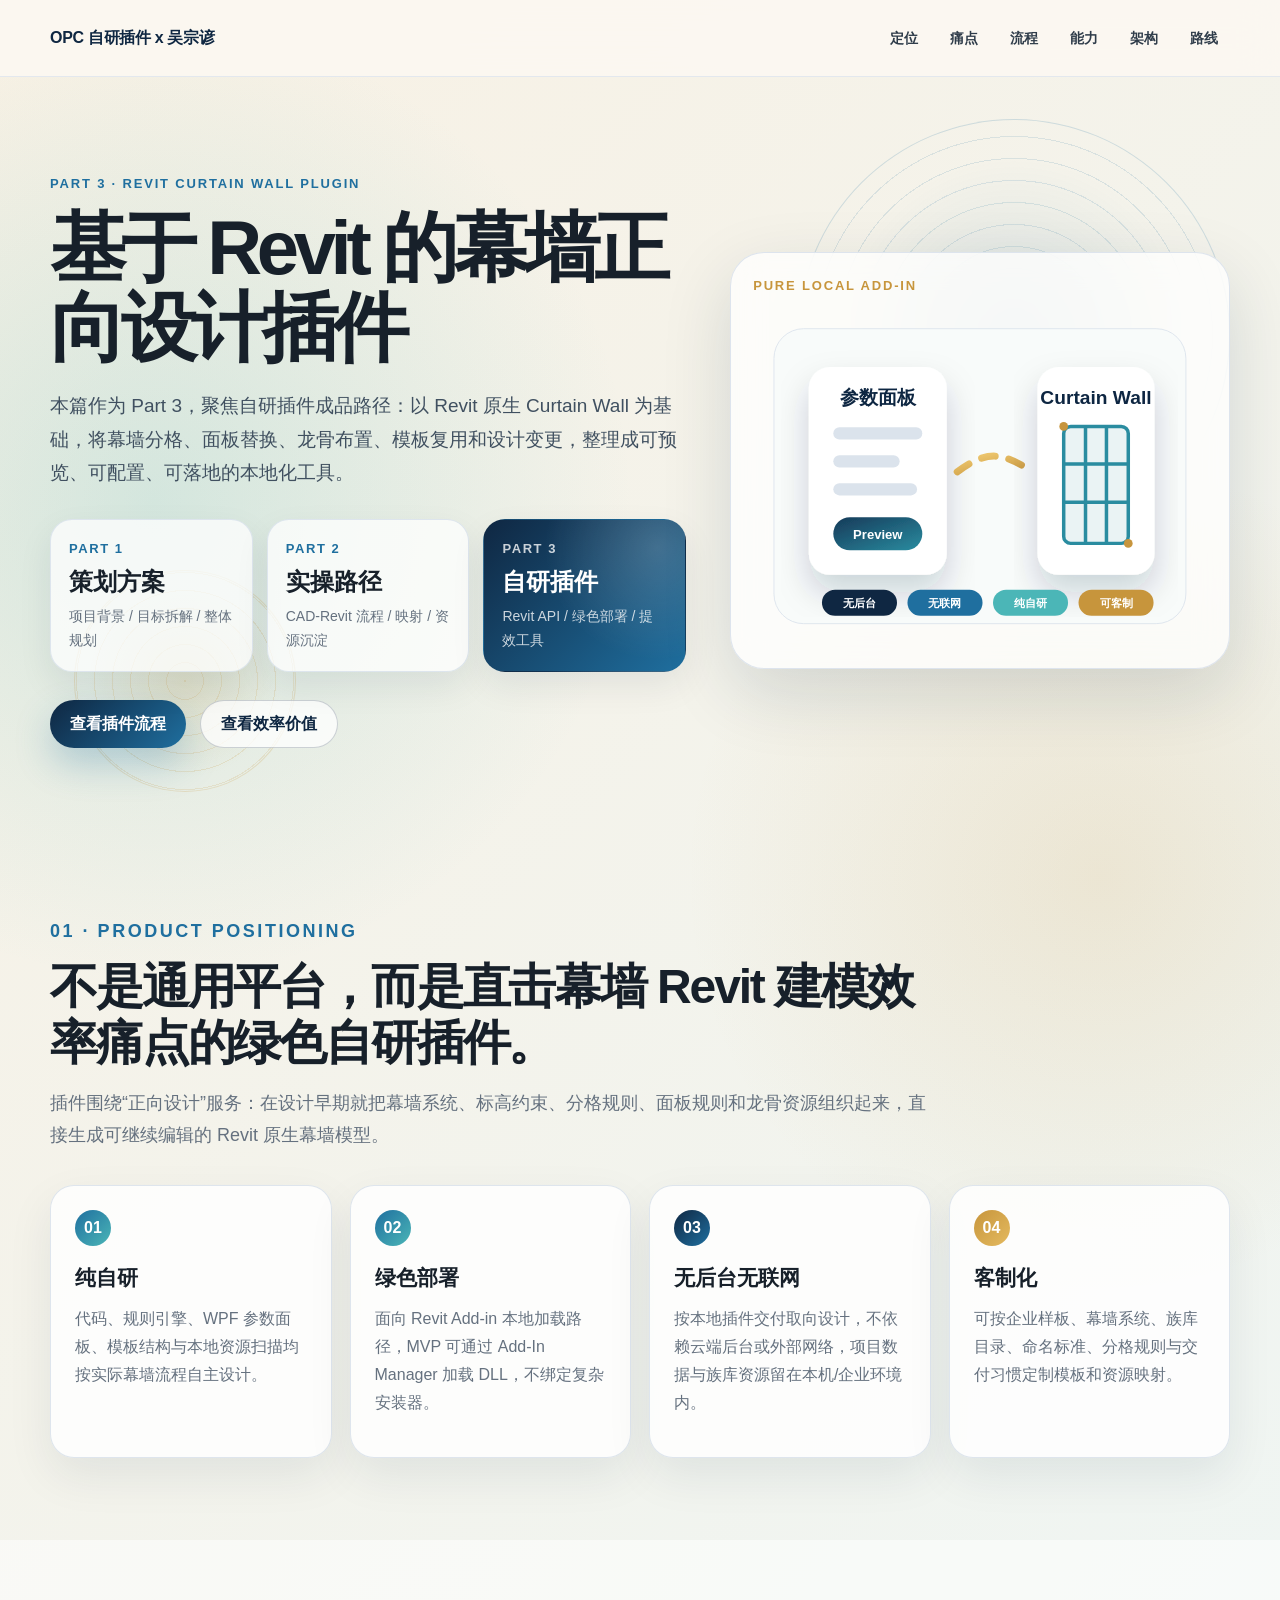
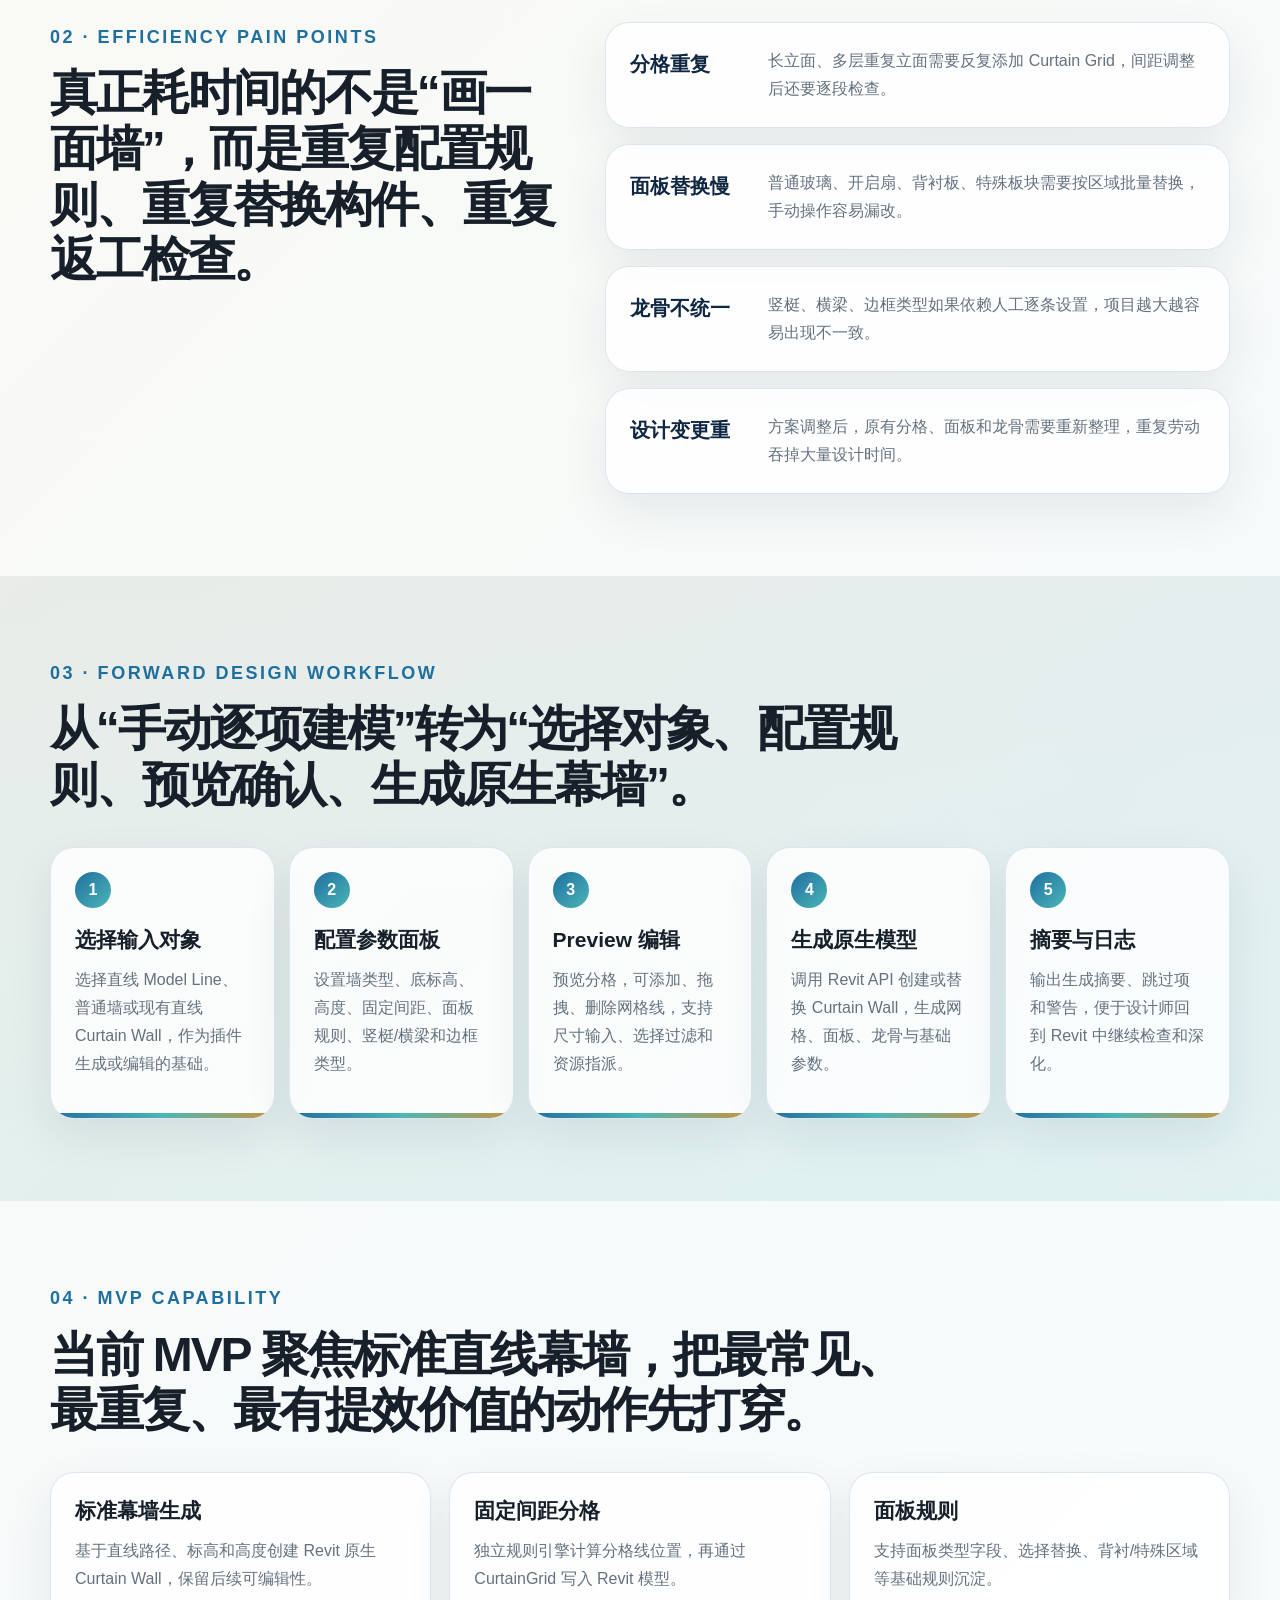
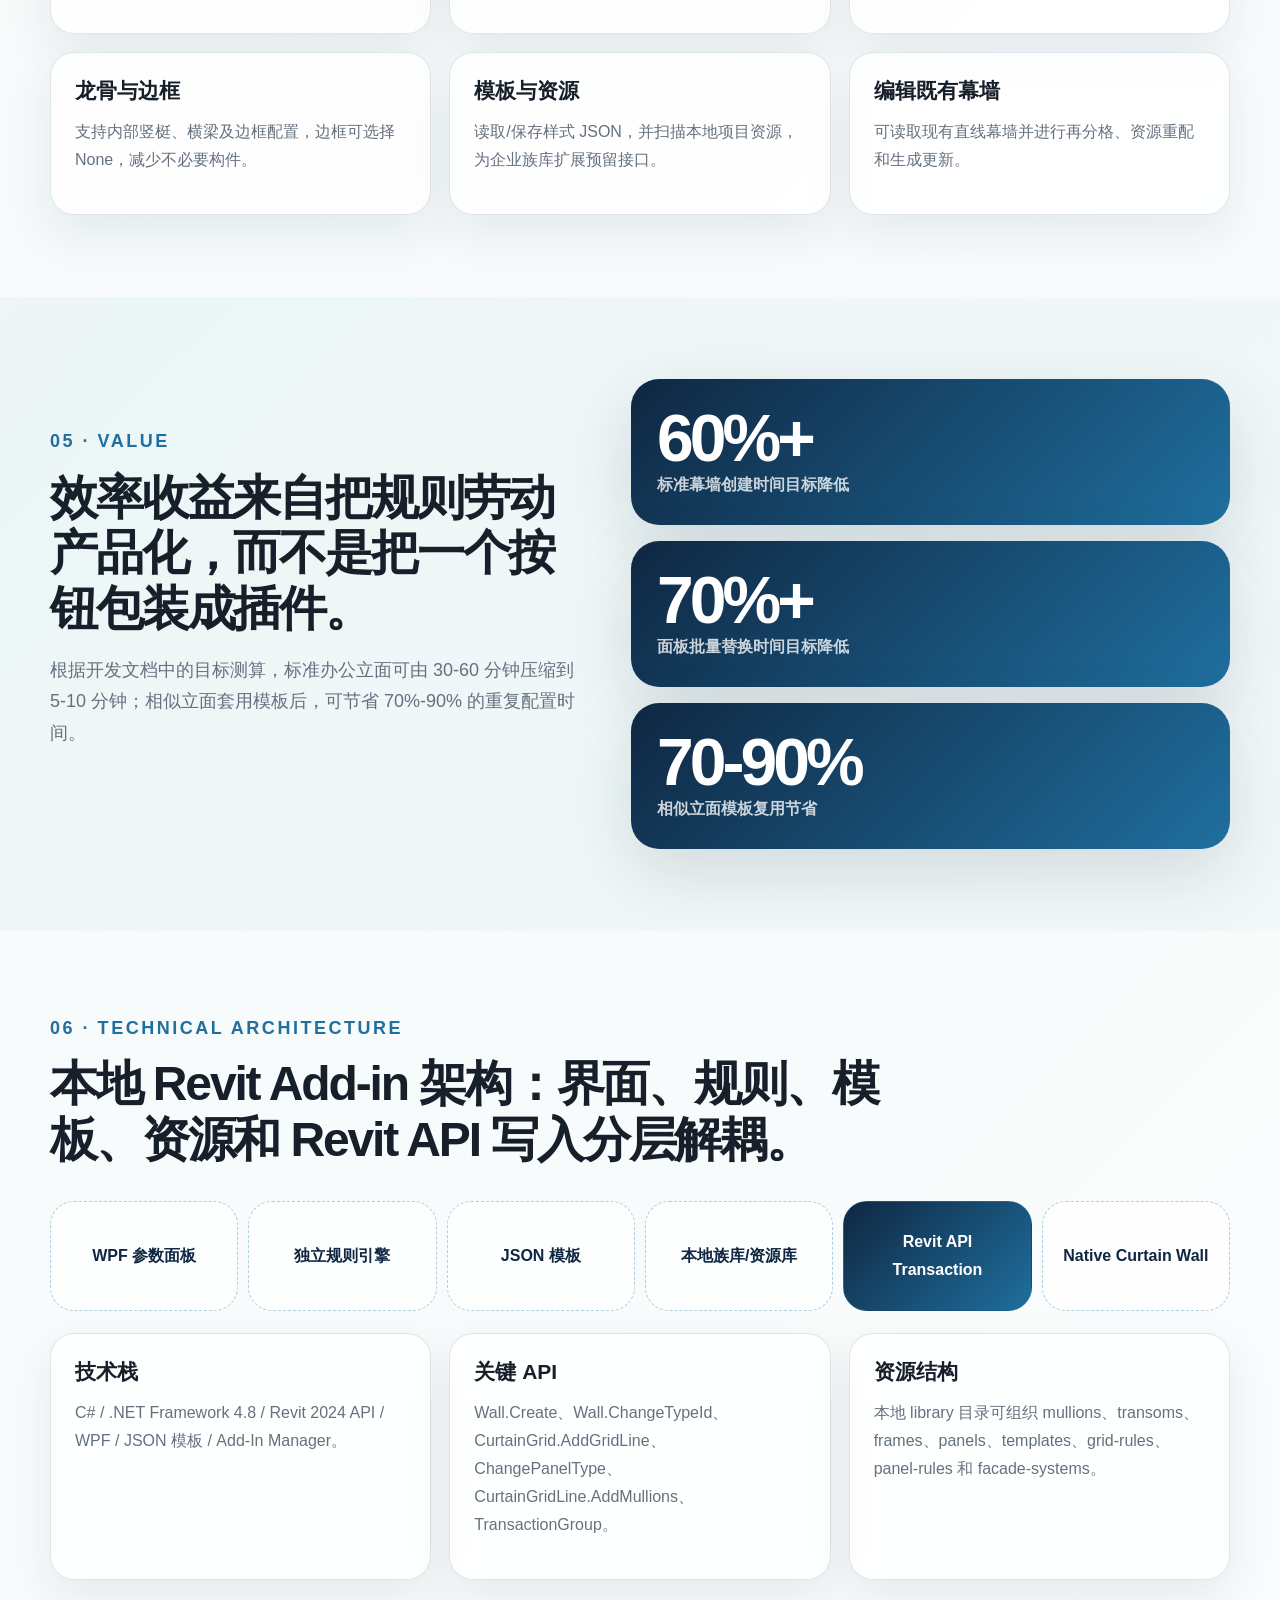
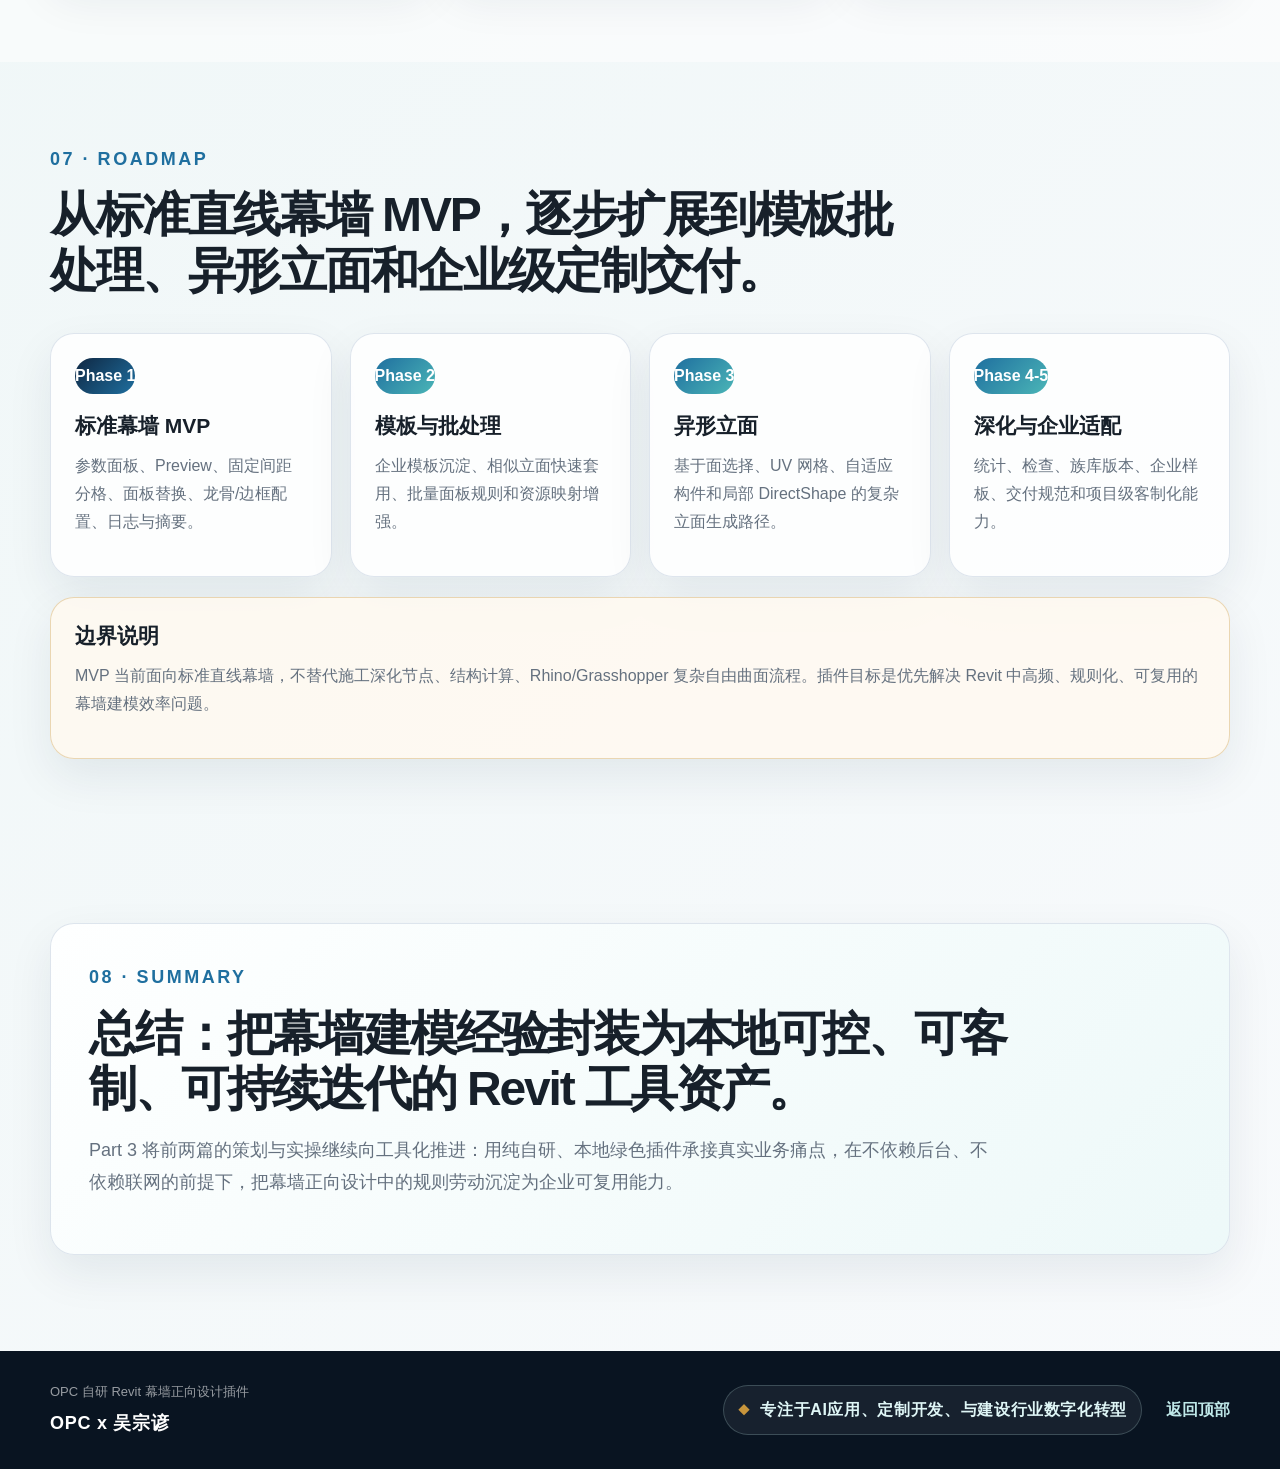
==== cwp3/index.html @ 868bbb78 "Add Revit curtain wall plugin part three" ====
﻿<!DOCTYPE html>
<html lang="zh-CN">
<head>
  <meta charset="UTF-8" />
  <meta name="viewport" content="width=device-width, initial-scale=1.0" />
  <title>Part 3｜基于 Revit 的幕墙正向设计插件</title>
  <link rel="stylesheet" href="styles.css" />
  <link rel="stylesheet" href="../shared-site.css" />
</head>
<body>
  <header class="site-header unified-header" aria-label="页面导航">
    <div class="header-container">
      <a class="site-brand" href="#top" aria-label="返回 Part 3 顶部"><span class="brand-line">OPC 自研插件</span><span class="brand-separator"> x </span><span class="brand-line">吴宗谚</span></a>
      <button class="nav-toggle" type="button" aria-label="展开导航" aria-expanded="false">菜单</button>
      <nav class="site-nav nav-links" aria-label="Part 3 页面导航">
        <a href="#positioning">定位</a>
        <a href="#pain">痛点</a>
        <a href="#workflow">流程</a>
        <a href="#capability">能力</a>
        <a href="#architecture">架构</a>
        <a href="#roadmap">路线</a>
      </nav>
    </div>
  </header>

  <main id="top">
    <section class="hero">
      <div class="container hero-grid">
        <div class="hero-copy reveal">
          <p class="eyebrow">Part 3 · Revit Curtain Wall Plugin</p>
          <h1>基于 Revit 的幕墙正向设计插件</h1>
          <p class="hero-lead">本篇作为 Part 3，聚焦自研插件成品路径：以 Revit 原生 Curtain Wall 为基础，将幕墙分格、面板替换、龙骨布置、模板复用和设计变更，整理成可预览、可配置、可落地的本地化工具。</p>
          <div class="part-switch reveal" aria-label="Part 1、Part 2 和 Part 3 跳转">
            <a class="part-card" href="../report-site/index.html"><span>Part 1</span><strong>策划方案</strong><em>项目背景 / 目标拆解 / 整体规划</em></a>
            <a class="part-card" href="../cwp2/index.html"><span>Part 2</span><strong>实操路径</strong><em>CAD-Revit 流程 / 映射 / 资源沉淀</em></a>
            <a class="part-card is-current" href="#top"><span>Part 3</span><strong>自研插件</strong><em>Revit API / 绿色部署 / 提效工具</em></a>
          </div>
          <div class="hero-actions"><a class="btn primary" href="#workflow">查看插件流程</a><a class="btn secondary" href="#value">查看效率价值</a></div>
        </div>
        <aside class="hero-panel reveal" aria-label="Revit 幕墙插件示意图">
          <div class="panel-kicker">Pure Local Add-in</div>
          <svg class="plugin-visual" viewBox="0 0 520 390" role="img" aria-label="本地 Revit 插件从规则到幕墙模型的生成路径">
            <defs><linearGradient id="steelBlue" x1="0" x2="1" y1="0" y2="1"><stop offset="0" stop-color="#163a59"/><stop offset="1" stop-color="#2a8ca0"/></linearGradient><linearGradient id="warmGold" x1="0" x2="1" y1="0" y2="1"><stop offset="0" stop-color="#f1cb73"/><stop offset="1" stop-color="#c7953c"/></linearGradient><filter id="cardShadow" x="-20%" y="-20%" width="140%" height="140%"><feDropShadow dx="0" dy="20" stdDeviation="18" flood-color="#0f2742" flood-opacity="0.18"/></filter></defs>
            <rect x="24" y="26" width="472" height="338" rx="34" fill="#f8fbfa" stroke="#dbe3ec"/>
            <g filter="url(#cardShadow)"><rect x="64" y="70" width="158" height="238" rx="24" fill="#fff"/><text x="143" y="112" text-anchor="middle" fill="#0f2742" font-size="22" font-weight="900">参数面板</text><rect x="92" y="139" width="102" height="14" rx="7" fill="#dbe3ec"/><rect x="92" y="171" width="76" height="14" rx="7" fill="#dbe3ec"/><rect x="92" y="203" width="96" height="14" rx="7" fill="#dbe3ec"/><rect x="92" y="242" width="102" height="38" rx="19" fill="url(#steelBlue)"/><text x="143" y="267" text-anchor="middle" fill="#fff" font-size="15" font-weight="800">Preview</text></g>
            <path d="M234 190 C267 166 284 166 320 190" fill="none" stroke="url(#warmGold)" stroke-width="8" stroke-linecap="round" stroke-dasharray="16 16"/>
            <g filter="url(#cardShadow)"><rect x="326" y="70" width="134" height="238" rx="24" fill="#fff"/><text x="393" y="112" text-anchor="middle" fill="#0f2742" font-size="22" font-weight="900">Curtain Wall</text><rect x="356" y="138" width="74" height="134" rx="8" fill="#eaf3f4" stroke="#2a8ca0" stroke-width="4"/><path d="M381 138v134 M405 138v134 M356 181h74 M356 225h74" stroke="#2a8ca0" stroke-width="4"/><circle cx="356" cy="138" r="5" fill="#c7953c"/><circle cx="430" cy="272" r="5" fill="#c7953c"/></g>
            <g><rect x="79" y="325" width="86" height="30" rx="15" fill="#0f2742"/><text x="122" y="345" text-anchor="middle" fill="#fff" font-size="13" font-weight="800">无后台</text><rect x="177" y="325" width="86" height="30" rx="15" fill="#1f6f9f"/><text x="220" y="345" text-anchor="middle" fill="#fff" font-size="13" font-weight="800">无联网</text><rect x="275" y="325" width="86" height="30" rx="15" fill="#4bb6b7"/><text x="318" y="345" text-anchor="middle" fill="#fff" font-size="13" font-weight="800">纯自研</text><rect x="373" y="325" width="86" height="30" rx="15" fill="#c7953c"/><text x="416" y="345" text-anchor="middle" fill="#fff" font-size="13" font-weight="800">可客制</text></g>
          </svg>
        </aside>
      </div>
    </section>

    <section id="positioning" class="section"><div class="container"><div class="section-heading reveal"><p class="eyebrow">01 · Product Positioning</p><h2>不是通用平台，而是直击幕墙 Revit 建模效率痛点的绿色自研插件。</h2><p>插件围绕“正向设计”服务：在设计早期就把幕墙系统、标高约束、分格规则、面板规则和龙骨资源组织起来，直接生成可继续编辑的 Revit 原生幕墙模型。</p></div><div class="principle-grid"><article class="principle-card reveal"><span>01</span><h3>纯自研</h3><p>代码、规则引擎、WPF 参数面板、模板结构与本地资源扫描均按实际幕墙流程自主设计。</p></article><article class="principle-card reveal"><span>02</span><h3>绿色部署</h3><p>面向 Revit Add-in 本地加载路径，MVP 可通过 Add-In Manager 加载 DLL，不绑定复杂安装器。</p></article><article class="principle-card reveal"><span>03</span><h3>无后台无联网</h3><p>按本地插件交付取向设计，不依赖云端后台或外部网络，项目数据与族库资源留在本机/企业环境内。</p></article><article class="principle-card reveal"><span>04</span><h3>客制化</h3><p>可按企业样板、幕墙系统、族库目录、命名标准、分格规则与交付习惯定制模板和资源映射。</p></article></div></div></section>

    <section id="pain" class="section alt"><div class="container pain-layout"><div class="section-heading reveal"><p class="eyebrow">02 · Efficiency Pain Points</p><h2>真正耗时间的不是“画一面墙”，而是重复配置规则、重复替换构件、重复返工检查。</h2></div><div class="pain-stack"><article class="pain-item reveal"><strong>分格重复</strong><p>长立面、多层重复立面需要反复添加 Curtain Grid，间距调整后还要逐段检查。</p></article><article class="pain-item reveal"><strong>面板替换慢</strong><p>普通玻璃、开启扇、背衬板、特殊板块需要按区域批量替换，手动操作容易漏改。</p></article><article class="pain-item reveal"><strong>龙骨不统一</strong><p>竖梃、横梁、边框类型如果依赖人工逐条设置，项目越大越容易出现不一致。</p></article><article class="pain-item reveal"><strong>设计变更重</strong><p>方案调整后，原有分格、面板和龙骨需要重新整理，重复劳动吞掉大量设计时间。</p></article></div></div></section>

    <section id="workflow" class="section workflow-section"><div class="container"><div class="section-heading reveal"><p class="eyebrow">03 · Forward Design Workflow</p><h2>从“手动逐项建模”转为“选择对象、配置规则、预览确认、生成原生幕墙”。</h2></div><div class="flowline"><article class="flow-step reveal"><span>1</span><h3>选择输入对象</h3><p>选择直线 Model Line、普通墙或现有直线 Curtain Wall，作为插件生成或编辑的基础。</p></article><article class="flow-step reveal"><span>2</span><h3>配置参数面板</h3><p>设置墙类型、底标高、高度、固定间距、面板规则、竖梃/横梁和边框类型。</p></article><article class="flow-step reveal"><span>3</span><h3>Preview 编辑</h3><p>预览分格，可添加、拖拽、删除网格线，支持尺寸输入、选择过滤和资源指派。</p></article><article class="flow-step reveal"><span>4</span><h3>生成原生模型</h3><p>调用 Revit API 创建或替换 Curtain Wall，生成网格、面板、龙骨与基础参数。</p></article><article class="flow-step reveal"><span>5</span><h3>摘要与日志</h3><p>输出生成摘要、跳过项和警告，便于设计师回到 Revit 中继续检查和深化。</p></article></div></div></section>

    <section id="capability" class="section alt"><div class="container"><div class="section-heading reveal"><p class="eyebrow">04 · MVP Capability</p><h2>当前 MVP 聚焦标准直线幕墙，把最常见、最重复、最有提效价值的动作先打穿。</h2></div><div class="capability-grid"><article class="cap-card reveal"><h3>标准幕墙生成</h3><p>基于直线路径、标高和高度创建 Revit 原生 Curtain Wall，保留后续可编辑性。</p></article><article class="cap-card reveal"><h3>固定间距分格</h3><p>独立规则引擎计算分格线位置，再通过 CurtainGrid 写入 Revit 模型。</p></article><article class="cap-card reveal"><h3>面板规则</h3><p>支持面板类型字段、选择替换、背衬/特殊区域等基础规则沉淀。</p></article><article class="cap-card reveal"><h3>龙骨与边框</h3><p>支持内部竖梃、横梁及边框配置，边框可选择 None，减少不必要构件。</p></article><article class="cap-card reveal"><h3>模板与资源</h3><p>读取/保存样式 JSON，并扫描本地项目资源，为企业族库扩展预留接口。</p></article><article class="cap-card reveal"><h3>编辑既有幕墙</h3><p>可读取现有直线幕墙并进行再分格、资源重配和生成更新。</p></article></div></div></section>

    <section id="value" class="section value-section"><div class="container value-grid"><div class="section-heading reveal"><p class="eyebrow">05 · Value</p><h2>效率收益来自把规则劳动产品化，而不是把一个按钮包装成插件。</h2><p>根据开发文档中的目标测算，标准办公立面可由 30-60 分钟压缩到 5-10 分钟；相似立面套用模板后，可节省 70%-90% 的重复配置时间。</p></div><div class="metric-board reveal"><div><strong>60%+</strong><span>标准幕墙创建时间目标降低</span></div><div><strong>70%+</strong><span>面板批量替换时间目标降低</span></div><div><strong>70-90%</strong><span>相似立面模板复用节省</span></div></div></div></section>

    <section id="architecture" class="section alt"><div class="container"><div class="section-heading reveal"><p class="eyebrow">06 · Technical Architecture</p><h2>本地 Revit Add-in 架构：界面、规则、模板、资源和 Revit API 写入分层解耦。</h2></div><div class="architecture-map reveal"><div class="arch-node">WPF 参数面板</div><div class="arch-node">独立规则引擎</div><div class="arch-node">JSON 模板</div><div class="arch-node">本地族库/资源库</div><div class="arch-node highlight">Revit API Transaction</div><div class="arch-node">Native Curtain Wall</div></div><div class="tech-notes"><article class="tech-note reveal"><h3>技术栈</h3><p>C# / .NET Framework 4.8 / Revit 2024 API / WPF / JSON 模板 / Add-In Manager。</p></article><article class="tech-note reveal"><h3>关键 API</h3><p>Wall.Create、Wall.ChangeTypeId、CurtainGrid.AddGridLine、ChangePanelType、CurtainGridLine.AddMullions、TransactionGroup。</p></article><article class="tech-note reveal"><h3>资源结构</h3><p>本地 library 目录可组织 mullions、transoms、frames、panels、templates、grid-rules、panel-rules 和 facade-systems。</p></article></div></div></section>

    <section id="roadmap" class="section roadmap-section"><div class="container"><div class="section-heading reveal"><p class="eyebrow">07 · Roadmap</p><h2>从标准直线幕墙 MVP，逐步扩展到模板批处理、异形立面和企业级定制交付。</h2></div><div class="roadmap"><article class="road-card done reveal"><span>Phase 1</span><h3>标准幕墙 MVP</h3><p>参数面板、Preview、固定间距分格、面板替换、龙骨/边框配置、日志与摘要。</p></article><article class="road-card reveal"><span>Phase 2</span><h3>模板与批处理</h3><p>企业模板沉淀、相似立面快速套用、批量面板规则和资源映射增强。</p></article><article class="road-card reveal"><span>Phase 3</span><h3>异形立面</h3><p>基于面选择、UV 网格、自适应构件和局部 DirectShape 的复杂立面生成路径。</p></article><article class="road-card reveal"><span>Phase 4-5</span><h3>深化与企业适配</h3><p>统计、检查、族库版本、企业样板、交付规范和项目级客制化能力。</p></article></div><div class="boundary reveal"><h3>边界说明</h3><p>MVP 当前面向标准直线幕墙，不替代施工深化节点、结构计算、Rhino/Grasshopper 复杂自由曲面流程。插件目标是优先解决 Revit 中高频、规则化、可复用的幕墙建模效率问题。</p></div></div></section>

    <section id="summary" class="section summary-section"><div class="container summary-card reveal"><p class="eyebrow">08 · Summary</p><h2>总结：把幕墙建模经验封装为本地可控、可客制、可持续迭代的 Revit 工具资产。</h2><p>Part 3 将前两篇的策划与实操继续向工具化推进：用纯自研、本地绿色插件承接真实业务痛点，在不依赖后台、不依赖联网的前提下，把幕墙正向设计中的规则劳动沉淀为企业可复用能力。</p></div></section>
  </main>

  <footer class="site-footer unified-footer"><div class="footer-container"><div class="footer-brand"><span>OPC 自研 Revit 幕墙正向设计插件</span><strong>OPC x 吴宗谚</strong></div><div class="footer-signature" aria-label="个人签名描述"><span class="signature-icon">◆</span><em>专注于AI应用、定制开发、与建设行业数字化转型</em></div><div class="footer-links"><a href="#top">返回顶部</a></div></div></footer>
  <script src="script.js"></script>
</body>
</html>
---- cwp3/styles.css ----
﻿:root{--ink:#17202a;--muted:#65717f;--line:#dbe3ec;--paper:#fbf8f1;--panel:#fff;--navy:#0f2742;--blue:#1f6f9f;--aqua:#4bb6b7;--gold:#c7953c;--shadow:0 24px 70px rgba(15,39,66,.14);--radius:24px}*{box-sizing:border-box}html{scroll-behavior:smooth}body{margin:0;font-family:"Segoe UI","Microsoft YaHei",sans-serif;line-height:1.75;color:var(--ink);background:radial-gradient(circle at 12% 8%,rgba(75,182,183,.2),transparent 30rem),radial-gradient(circle at 86% 14%,rgba(199,149,60,.15),transparent 26rem),linear-gradient(135deg,#f8f1e4 0%,#edf6f6 48%,#f8fafc 100%)}body.nav-open{overflow:hidden}a{color:inherit;text-decoration:none}svg{max-width:100%}p{color:var(--muted)}.container{width:min(1180px,calc(100% - 40px));margin:0 auto}.hero{position:relative;overflow:clip;padding:96px 0 86px}.hero:before,.hero:after{position:absolute;content:"";border-radius:999px;pointer-events:none}.hero:before{width:430px;height:430px;right:max(24px,calc((100vw - 1180px)/2));top:42px;border:1px solid rgba(31,111,159,.18);background:radial-gradient(circle at center,rgba(31,111,159,.12),transparent 58%),repeating-radial-gradient(circle at center,rgba(31,111,159,.13) 0 1px,transparent 1px 22px)}.hero:after{width:220px;height:220px;left:max(28px,calc((100vw - 1180px)/2 + 24px));bottom:42px;border:1px solid rgba(199,149,60,.22);background:radial-gradient(circle at center,rgba(199,149,60,.16),transparent 62%),repeating-radial-gradient(circle at center,rgba(199,149,60,.16) 0 1px,transparent 1px 18px)}.hero-grid{position:relative;z-index:1;display:grid;grid-template-columns:minmax(0,1.12fr) minmax(320px,.88fr);gap:44px;align-items:center}.eyebrow{margin:0 0 12px;color:var(--blue);font-size:13px;font-weight:900;letter-spacing:.14em;text-transform:uppercase}h1,h2,h3,p{margin-top:0}h1{margin-bottom:22px;max-width:820px;font-size:clamp(42px,6vw,76px);line-height:1.05;letter-spacing:-.07em}h2{margin-bottom:18px;font-size:clamp(30px,4vw,48px);line-height:1.16;letter-spacing:-.045em}h3{margin-bottom:12px;font-size:21px;line-height:1.35}.hero-lead{max-width:720px;color:#405060;font-size:19px}.part-switch{display:grid;grid-template-columns:repeat(3,minmax(0,1fr));gap:14px;margin:30px 0 4px}.part-card{display:flex;min-height:132px;flex-direction:column;justify-content:center;gap:7px;padding:18px;border:1px solid rgba(219,227,236,.92);border-radius:22px;color:var(--ink);background:rgba(255,255,255,.74);box-shadow:0 14px 34px rgba(15,39,66,.08);transition:transform .2s ease,box-shadow .2s ease,border-color .2s ease}.part-card:hover{transform:translateY(-3px);border-color:rgba(31,111,159,.34);box-shadow:0 22px 52px rgba(15,39,66,.16)}.part-card span{color:var(--blue);font-size:13px;font-weight:900;letter-spacing:.12em;text-transform:uppercase}.part-card strong{font-size:24px;line-height:1.2}.part-card em{color:var(--muted);font-size:14px;font-style:normal}.part-card.is-current{color:white;border-color:transparent;background:radial-gradient(circle at 86% 18%,rgba(255,255,255,.18),transparent 7rem),linear-gradient(135deg,var(--navy),var(--blue))}.part-card.is-current span,.part-card.is-current em{color:rgba(255,255,255,.78)}.hero-actions{display:flex;flex-wrap:wrap;gap:14px;margin-top:28px}.btn{display:inline-flex;align-items:center;justify-content:center;min-height:48px;padding:0 20px;border-radius:999px;font-weight:900}.btn.primary{color:white;background:linear-gradient(135deg,var(--navy),var(--blue));box-shadow:0 16px 36px rgba(31,111,159,.28)}.btn.secondary{border:1px solid rgba(15,39,66,.2);color:var(--navy);background:rgba(255,255,255,.76)}.hero-panel{position:relative;border:1px solid rgba(219,227,236,.94);border-radius:34px;padding:22px;background:rgba(255,255,255,.74);box-shadow:var(--shadow);backdrop-filter:blur(16px)}.panel-kicker{color:var(--gold);font-size:13px;font-weight:900;letter-spacing:.14em;text-transform:uppercase}.plugin-visual{display:block;width:100%;margin-top:8px}.section{padding:82px 0}.section.alt{background:rgba(255,255,255,.54)}.section-heading{max-width:880px;margin-bottom:34px}.section-heading p{font-size:18px}.principle-grid,.capability-grid,.tech-notes,.roadmap{display:grid;grid-template-columns:repeat(4,minmax(0,1fr));gap:18px}.principle-card,.cap-card,.tech-note,.road-card,.pain-item,.flow-step,.summary-card,.boundary{border:1px solid rgba(219,227,236,.9);border-radius:var(--radius);background:rgba(255,255,255,.82);box-shadow:0 18px 46px rgba(15,39,66,.08)}.principle-card,.cap-card,.tech-note,.road-card,.pain-item,.flow-step{padding:24px}.principle-card span,.flow-step span,.road-card span{display:inline-flex;align-items:center;justify-content:center;min-width:36px;height:36px;margin-bottom:18px;border-radius:999px;color:white;background:linear-gradient(135deg,var(--blue),var(--aqua));font-weight:900}.principle-card:nth-child(3) span,.road-card.done span{background:linear-gradient(135deg,var(--navy),var(--blue))}.principle-card:nth-child(4) span{background:linear-gradient(135deg,var(--gold),#e4ba60)}.pain-layout{display:grid;grid-template-columns:minmax(0,.9fr) minmax(320px,1.1fr);gap:44px;align-items:start}.pain-stack{display:grid;gap:16px}.pain-item{display:grid;grid-template-columns:120px 1fr;gap:18px;align-items:start}.pain-item strong{color:var(--navy);font-size:20px}.pain-item p{margin-bottom:0}.workflow-section{background:linear-gradient(180deg,rgba(15,39,66,.04),rgba(75,182,183,.08))}.flowline{display:grid;grid-template-columns:repeat(5,minmax(0,1fr));gap:14px}.flow-step{position:relative;overflow:hidden}.flow-step:after{position:absolute;inset:auto 0 0;height:5px;content:"";background:linear-gradient(90deg,var(--blue),var(--aqua),var(--gold))}.capability-grid{grid-template-columns:repeat(3,minmax(0,1fr))}.value-grid{display:grid;grid-template-columns:minmax(0,.9fr) minmax(320px,1fr);gap:42px;align-items:center}.metric-board{display:grid;gap:16px}.metric-board div{padding:26px;border-radius:28px;color:white;background:linear-gradient(135deg,var(--navy),var(--blue));box-shadow:var(--shadow)}.metric-board strong{display:block;font-size:clamp(38px,6vw,66px);line-height:1;letter-spacing:-.06em}.metric-board span{color:rgba(255,255,255,.78);font-weight:800}.architecture-map{display:grid;grid-template-columns:repeat(6,minmax(0,1fr));gap:10px;margin-bottom:22px}.arch-node{display:grid;min-height:110px;place-items:center;padding:16px;border:1px dashed rgba(31,111,159,.34);border-radius:24px;color:var(--navy);background:rgba(255,255,255,.72);font-weight:900;text-align:center}.arch-node.highlight{color:white;border-style:solid;background:linear-gradient(135deg,var(--navy),var(--blue))}.tech-notes{grid-template-columns:repeat(3,minmax(0,1fr))}.roadmap{grid-template-columns:repeat(4,minmax(0,1fr))}.boundary{margin-top:20px;padding:24px;border-color:rgba(199,149,60,.35);background:rgba(255,250,240,.84)}.summary-section{padding-bottom:96px}.summary-card{padding:38px;background:linear-gradient(135deg,rgba(255,255,255,.88),rgba(236,248,248,.88))}.summary-card h2{max-width:980px}.summary-card p{max-width:900px;font-size:18px}.reveal{opacity:0;transform:translateY(18px);transition:opacity .7s ease,transform .7s ease}.reveal.is-visible{opacity:1;transform:translateY(0)}@media (max-width:1100px){.principle-grid,.capability-grid,.roadmap,.flowline{grid-template-columns:repeat(2,minmax(0,1fr))}.architecture-map{grid-template-columns:repeat(3,minmax(0,1fr))}}@media (max-width:980px){.hero-grid,.pain-layout,.value-grid{grid-template-columns:1fr}.hero-panel{max-width:620px}.part-switch{grid-template-columns:1fr}}@media (max-width:768px){.hero{padding:58px 0 52px}.section{padding:56px 0}.container{width:min(100% - 32px,1180px)}h1{font-size:clamp(36px,12vw,54px)}h2{font-size:clamp(28px,9vw,40px)}.hero-lead,.section-heading p{font-size:16px}.principle-grid,.capability-grid,.tech-notes,.roadmap,.flowline,.architecture-map{grid-template-columns:1fr}.pain-item{grid-template-columns:1fr;gap:8px}.part-card{min-height:112px}.hero-actions .btn{width:100%}}@media (prefers-reduced-motion:reduce){html{scroll-behavior:auto}.reveal{opacity:1;transform:none;transition:none}.part-card{transition:none}}
---- shared-site.css ----
/* Shared site chrome for report pages */
:root {
  --site-ink: #17202a;
  --site-muted: #65717f;
  --site-line: #dbe3ec;
  --site-paper: #fbf8f1;
  --site-navy: #0f2742;
  --site-blue: #1f6f9f;
  --site-aqua: #4bb6b7;
  --site-gold: #c7953c;
  --site-shadow: 0 24px 70px rgba(15, 39, 66, 0.14);
}

.unified-header {
  position: sticky;
  top: 0;
  z-index: 200;
  border-bottom: 1px solid rgba(219, 227, 236, 0.78);
  background: rgba(251, 248, 241, 0.92);
  backdrop-filter: blur(18px);
}

.header-container {
  width: min(1180px, calc(100% - 40px));
  min-height: 76px;
  margin: 0 auto;
  display: flex;
  align-items: center;
  justify-content: space-between;
  gap: 18px;
}

.site-brand {
  color: var(--navy, var(--site-navy));
  font-weight: 900;
  letter-spacing: -0.02em;
  text-decoration: none;
  white-space: nowrap;
}

.site-brand .brand-line,
.site-brand .brand-separator {
  display: inline;
}

.site-nav {
  display: flex;
  align-items: center;
  justify-content: center;
  gap: 8px;
  flex-wrap: wrap;
  margin-left: auto;
}

.site-nav a {
  display: inline-flex;
  align-items: center;
  min-height: 38px;
  padding: 0 12px;
  border: 0;
  border-radius: 999px;
  color: #2f3c4a;
  font-size: 14px;
  font-weight: 800;
  text-decoration: none;
}

.site-nav a:hover {
  color: var(--blue, var(--site-blue));
  background: rgba(31, 111, 159, 0.1);
}

.nav-toggle {
  display: none;
  border: 1px solid rgba(219, 227, 236, 0.9);
  border-radius: 999px;
  padding: 8px 14px;
  color: var(--navy, var(--site-navy));
  background: rgba(255, 255, 255, 0.92);
  font-weight: 900;
  cursor: pointer;
}

.unified-footer {
  padding: 30px 0;
  color: white;
  background: #091421;
}

.footer-container {
  width: min(1180px, calc(100% - 40px));
  margin: 0 auto;
  display: flex;
  align-items: center;
  justify-content: space-between;
  gap: 24px;
}

.footer-brand {
  display: grid;
  gap: 4px;
}

.footer-brand span {
  color: rgba(255, 255, 255, 0.58);
  font-size: 13px;
}

.footer-brand strong {
  color: white;
  font-size: 18px;
  letter-spacing: 0.04em;
}

.footer-signature {
  display: inline-flex;
  align-items: center;
  gap: 10px;
  margin-left: auto;
  padding: 10px 14px;
  border: 1px solid rgba(191, 232, 232, 0.22);
  border-radius: 999px;
  color: #dff6f6;
  background: rgba(255, 255, 255, 0.06);
}

.signature-icon {
  color: var(--gold, var(--site-gold));
  font-size: 12px;
}

.footer-signature em {
  font-style: normal;
  font-weight: 800;
  letter-spacing: 0.04em;
}

.footer-links {
  display: flex;
  gap: 12px;
  flex-wrap: wrap;
  justify-content: flex-end;
}

.footer-links a {
  color: #bfe8e8;
  font-weight: 800;
  text-decoration: none;
}

.footer-links a:hover {
  color: #fff;
}

@media (max-width: 980px) {
  .unified-header .header-container {
    min-height: 58px;
    padding: 8px 0;
    align-items: center;
    flex-wrap: nowrap;
    gap: 10px;
    position: relative;
  }

  .unified-header .site-brand {
    flex: 1 1 auto;
    width: auto;
    min-width: 0;
    display: block;
    overflow: hidden;
    text-overflow: ellipsis;
    white-space: nowrap;
    font-size: clamp(12px, 3.2vw, 15px);
    line-height: 1.2;
  }

  .unified-header .nav-toggle {
    display: inline-flex;
    align-items: center;
    justify-content: center;
    flex: 0 0 auto;
    min-height: 34px;
    padding: 0 12px;
    font-size: 13px;
  }

  .unified-header .site-nav.nav-links {
    position: absolute;
    inset: calc(100% + 8px) 0 auto;
    order: initial;
    display: none;
    width: 100%;
    flex-direction: column;
    align-items: stretch;
    gap: 4px;
    margin-left: 0;
    padding: 10px;
    border: 1px solid rgba(219, 227, 236, 0.95);
    border-radius: 18px;
    background: rgba(255, 255, 255, 0.98);
    box-shadow: var(--site-shadow);
  }

  body.nav-open .unified-header .site-nav.nav-links {
    display: flex;
  }

  .unified-header .site-nav.nav-links a {
    justify-content: flex-start;
    min-height: 38px;
    padding: 0 12px;
    font-size: 13px;
  }

  .unified-footer {
    padding: 22px 0;
  }

  .unified-footer .footer-container {
    flex-direction: column;
    align-items: flex-start;
    gap: 12px;
  }

  .unified-footer .footer-brand span {
    font-size: 12px;
    line-height: 1.45;
  }

  .unified-footer .footer-brand strong {
    font-size: 16px;
  }

  .unified-footer .footer-signature {
    max-width: 100%;
    margin-left: 0;
    padding: 8px 11px;
    border-radius: 16px;
    align-items: flex-start;
  }

  .unified-footer .footer-signature em {
    font-size: clamp(12px, 3.1vw, 14px);
    line-height: 1.45;
    letter-spacing: 0;
  }

  .footer-links {
    justify-content: flex-start;
  }
}

@media (max-width: 768px) {
  .unified-header .site-brand {
    display: grid;
    gap: 2px;
    line-height: 1.18;
    white-space: normal;
    text-overflow: clip;
  }

  .site-brand .brand-line {
    display: block;
    white-space: nowrap;
  }

  .site-brand .brand-separator {
    display: none;
  }

  .unified-footer .footer-links a {
    font-size: 13px;
  }
}

@media (max-width: 420px) {
  .unified-header .header-container,
  .unified-footer .footer-container {
    width: min(100% - 22px, 1180px);
  }

  .unified-header .site-brand {
    font-size: 12px;
  }

  .unified-header .nav-toggle {
    padding: 0 10px;
  }
}

@media (max-width: 360px) {
  .unified-header .site-brand {
    font-size: 11px;
  }
}
/* Project attribution primitives: content stays page-specific. */
.project-attribution,
.project-signature {
  display: inline-flex;
  align-items: center;
  gap: 8px;
  flex-wrap: wrap;
}

.project-attribution[data-client]::before {
  content: attr(data-client);
}

.project-attribution[data-delivery]::after {
  content: " × " attr(data-delivery);
}

.project-role-label {
  color: var(--site-muted);
  font-size: 12px;
  font-weight: 800;
  letter-spacing: 0.08em;
  text-transform: uppercase;
}
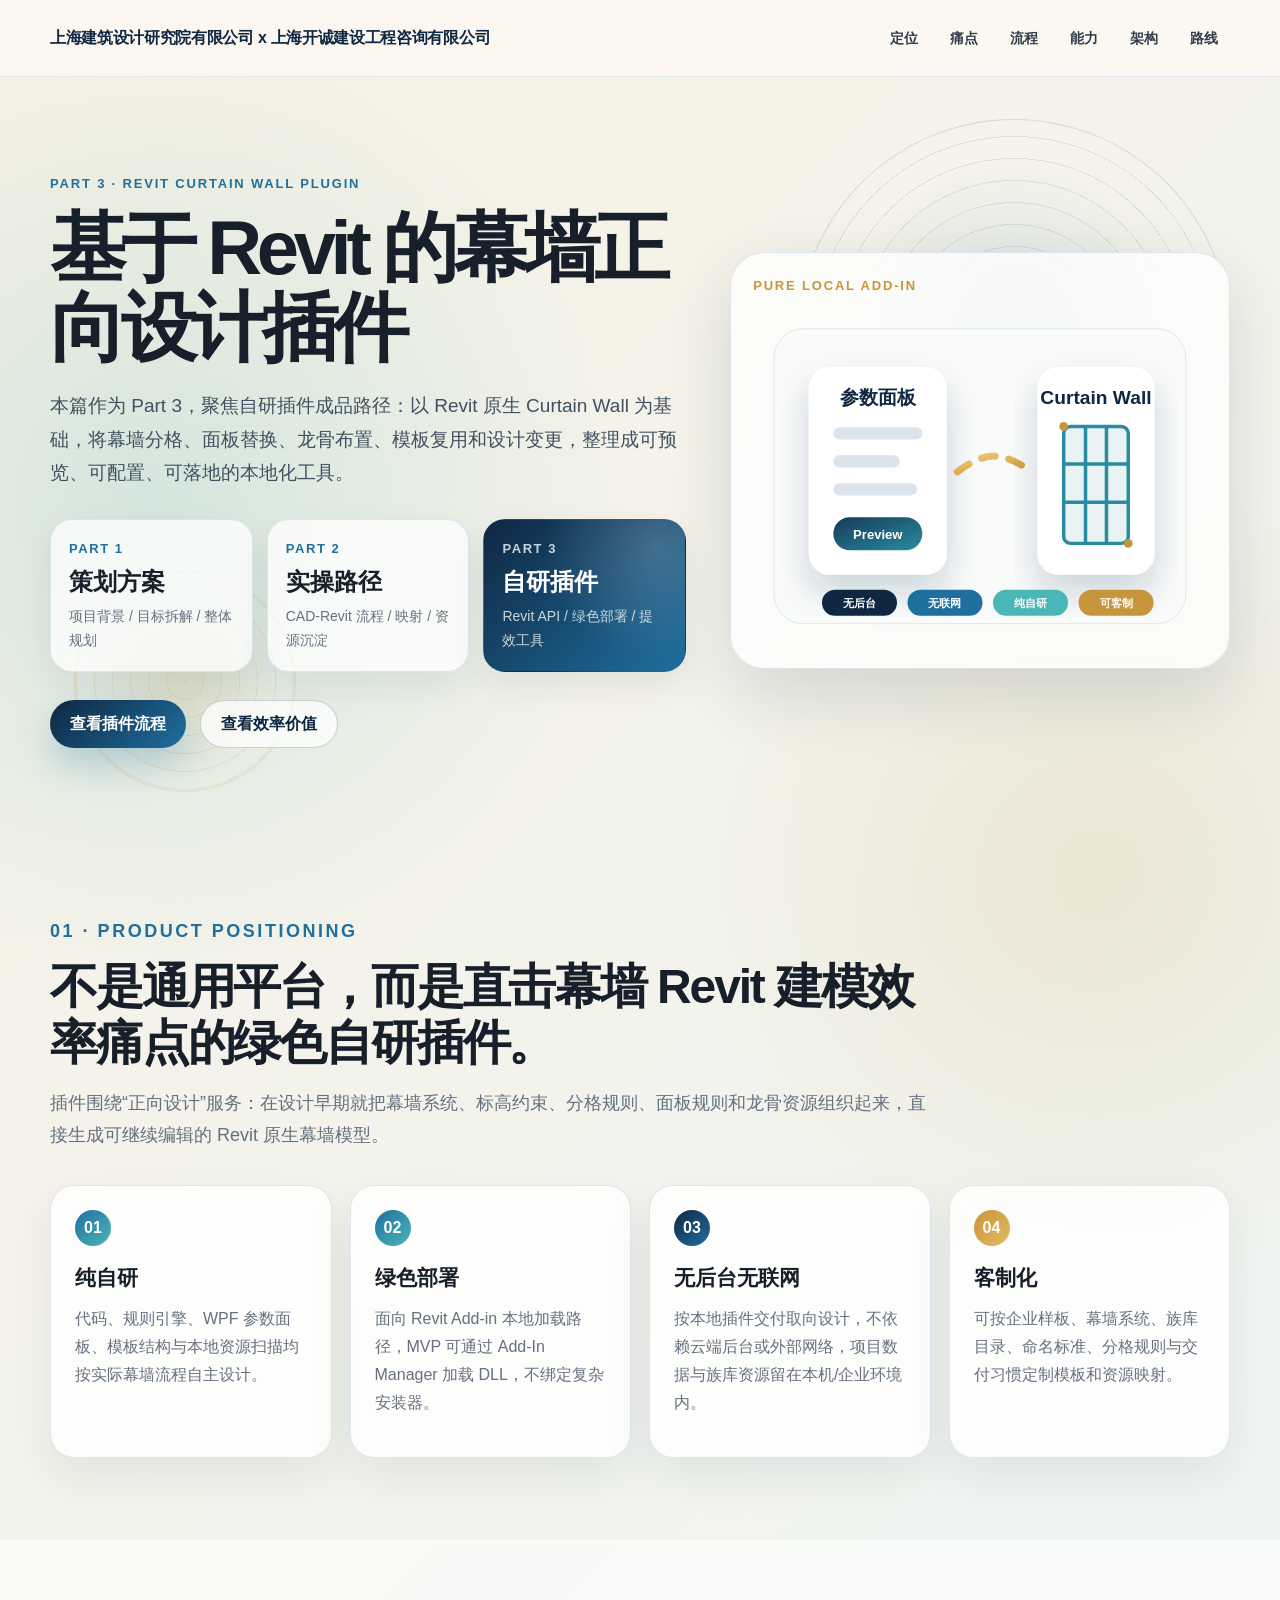
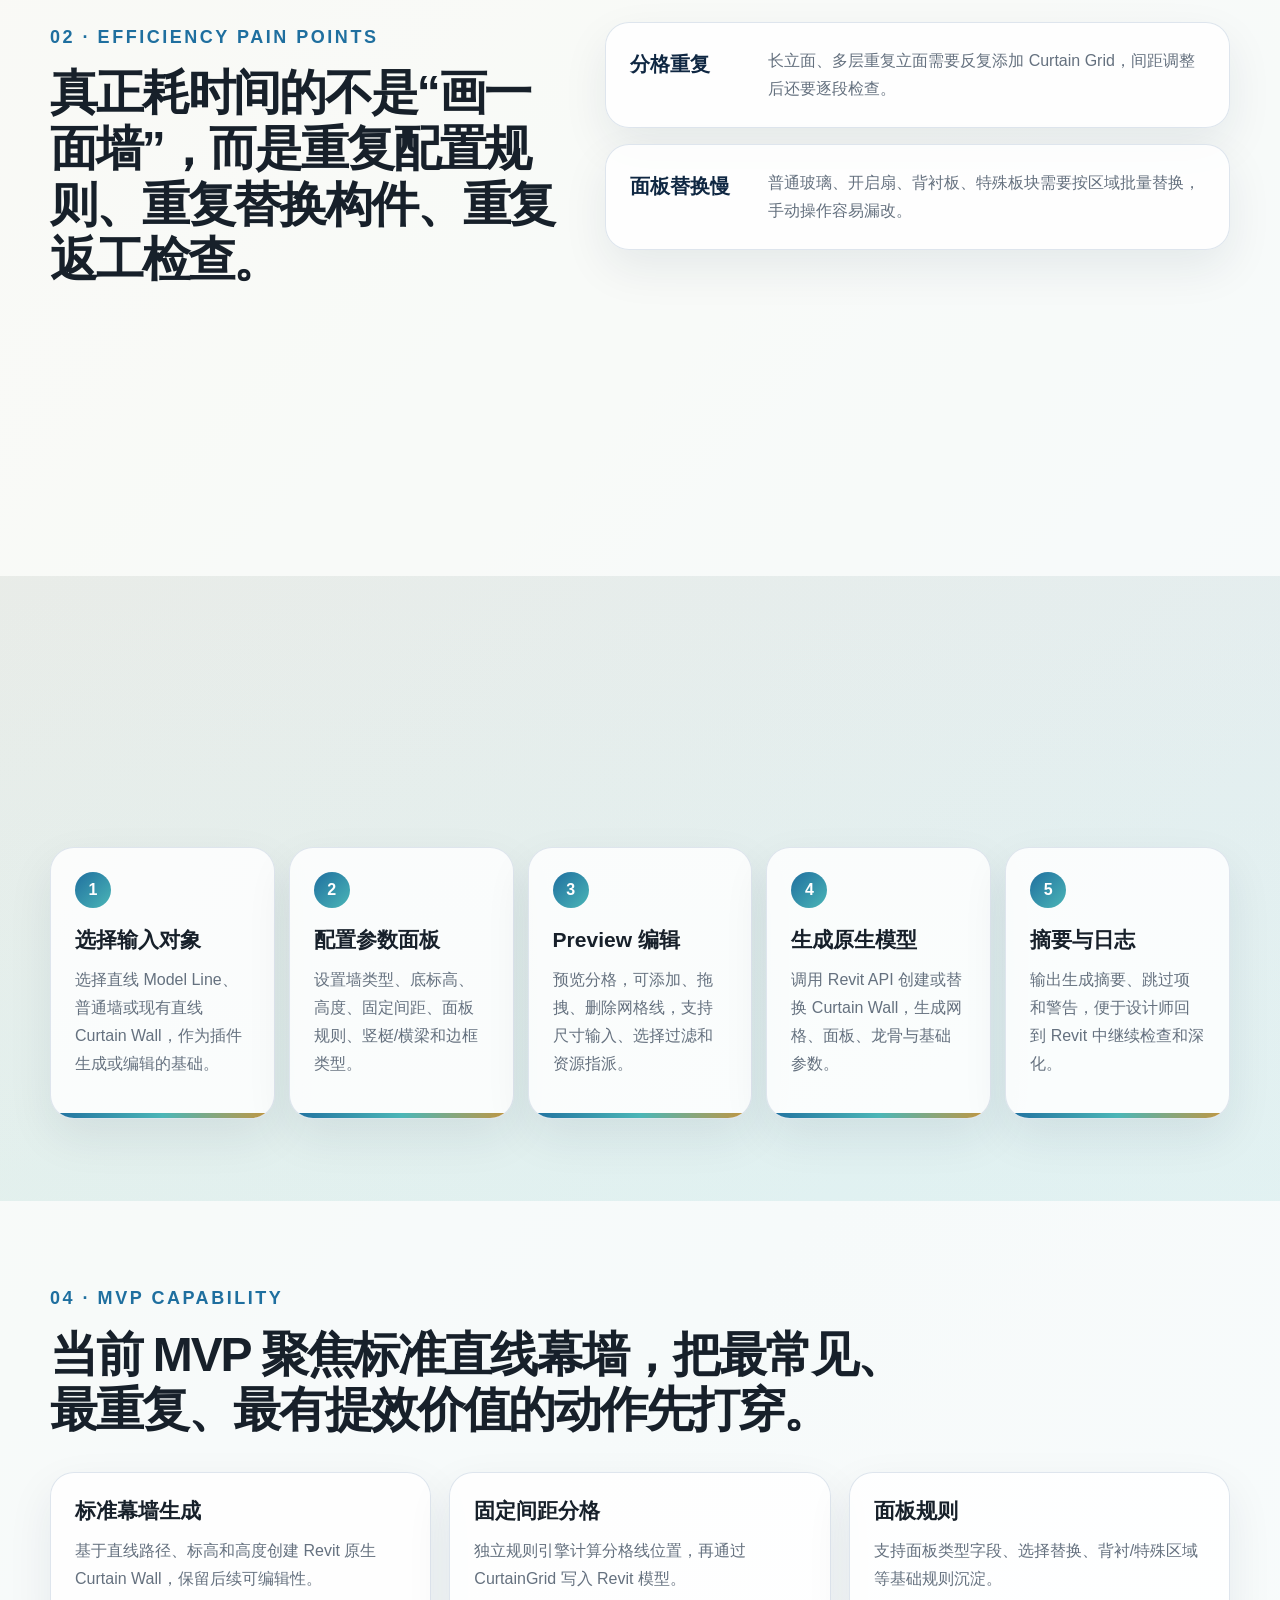
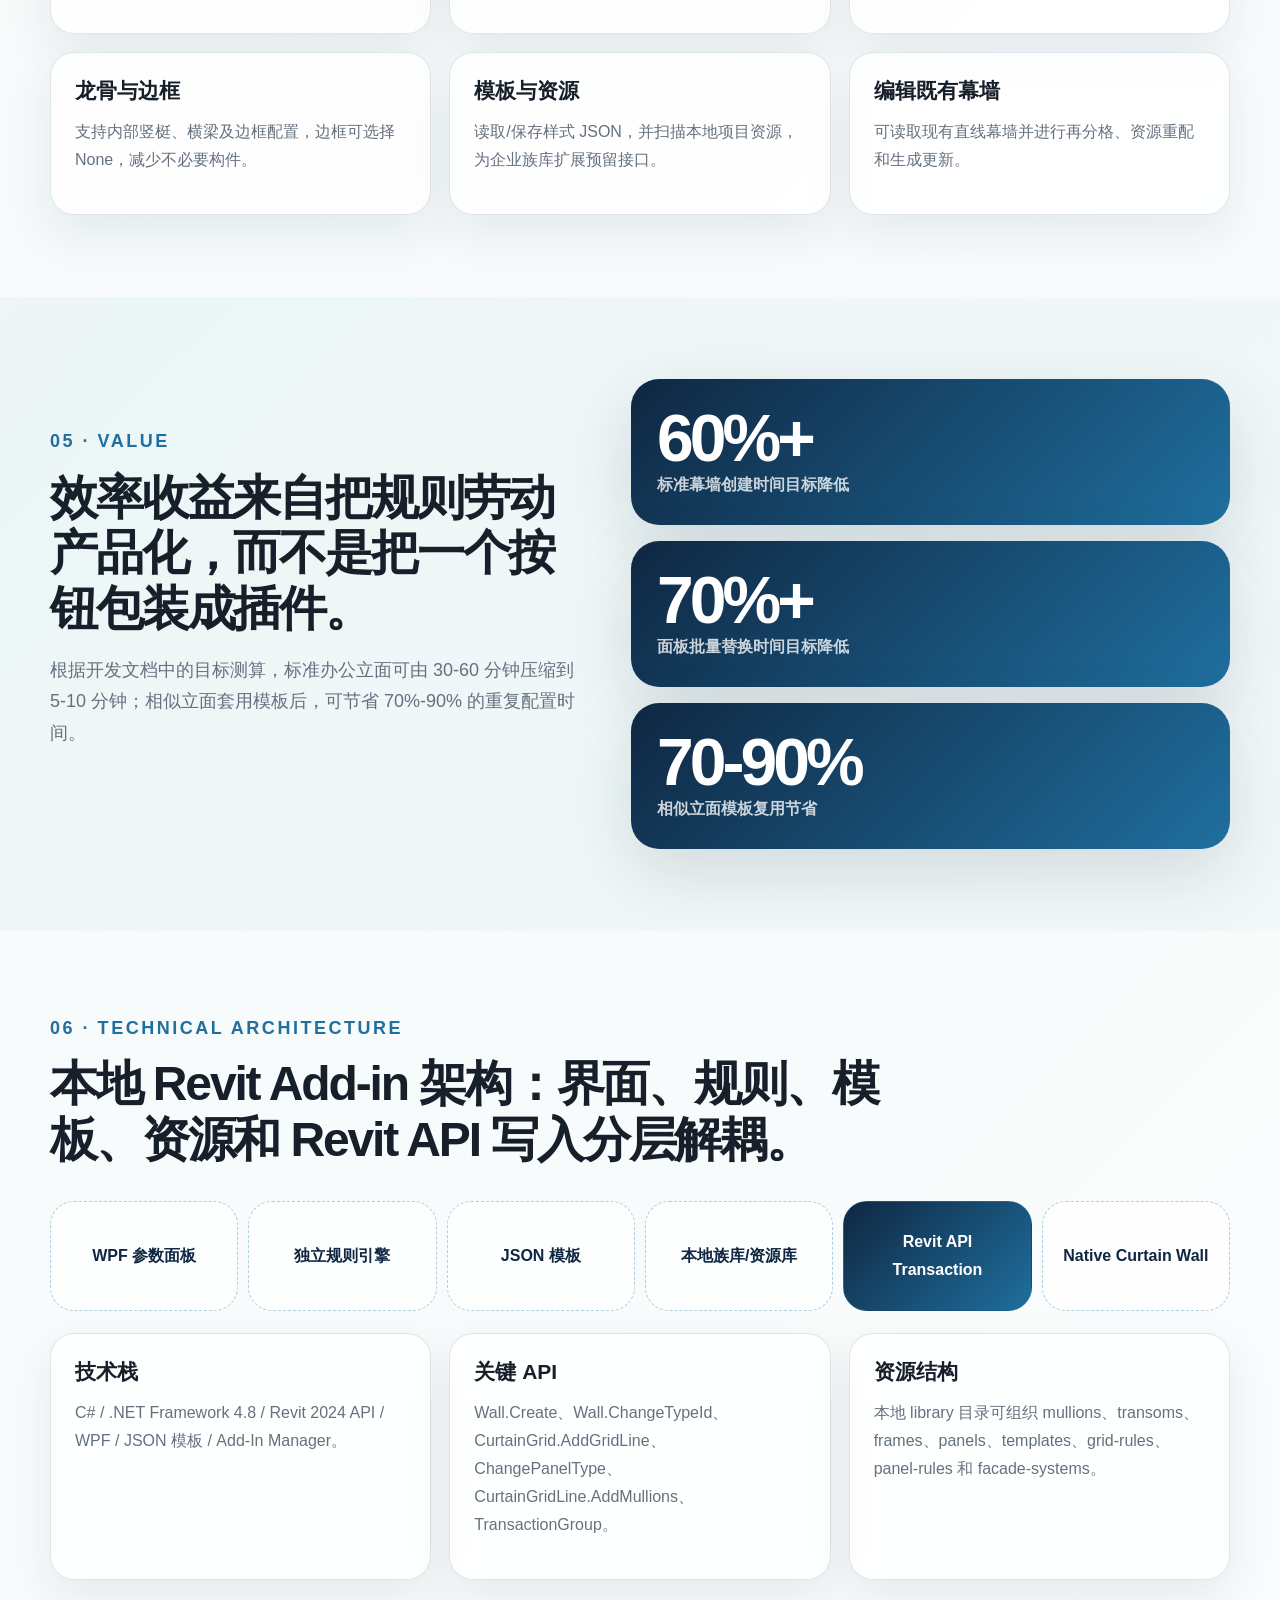
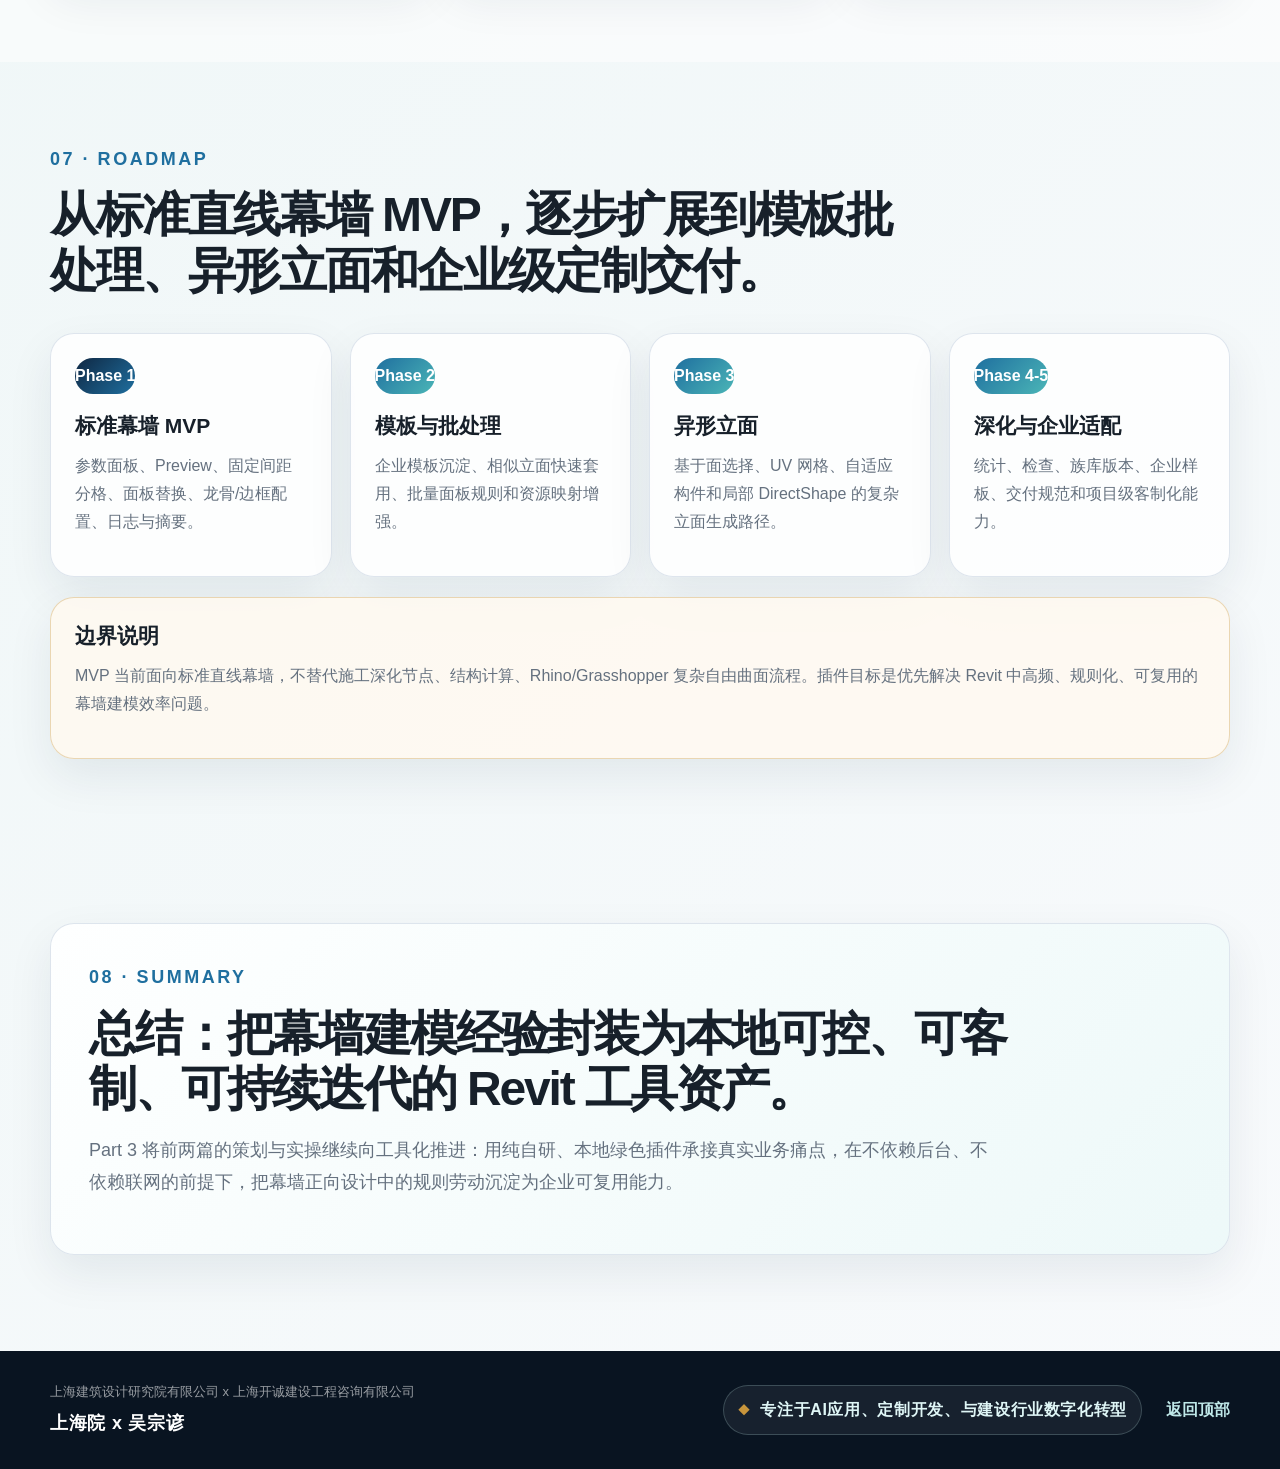
==== commit 8d194671: "Align part three attribution with report series" ====
--- a/cwp3/index.html
+++ b/cwp3/index.html
@@ -10,7 +10,7 @@
 <body>
   <header class="site-header unified-header" aria-label="页面导航">
     <div class="header-container">
-      <a class="site-brand" href="#top" aria-label="返回 Part 3 顶部"><span class="brand-line">OPC 自研插件</span><span class="brand-separator"> x </span><span class="brand-line">吴宗谚</span></a>
+      <a class="site-brand" href="#top" aria-label="返回 Part 3 顶部"><span class="brand-line">上海建筑设计研究院有限公司</span><span class="brand-separator"> x </span><span class="brand-line">上海开诚建设工程咨询有限公司</span></a>
       <button class="nav-toggle" type="button" aria-label="展开导航" aria-expanded="false">菜单</button>
       <nav class="site-nav nav-links" aria-label="Part 3 页面导航">
         <a href="#positioning">定位</a>
@@ -68,7 +68,8 @@
     <section id="summary" class="section summary-section"><div class="container summary-card reveal"><p class="eyebrow">08 · Summary</p><h2>总结：把幕墙建模经验封装为本地可控、可客制、可持续迭代的 Revit 工具资产。</h2><p>Part 3 将前两篇的策划与实操继续向工具化推进：用纯自研、本地绿色插件承接真实业务痛点，在不依赖后台、不依赖联网的前提下，把幕墙正向设计中的规则劳动沉淀为企业可复用能力。</p></div></section>
   </main>
 
-  <footer class="site-footer unified-footer"><div class="footer-container"><div class="footer-brand"><span>OPC 自研 Revit 幕墙正向设计插件</span><strong>OPC x 吴宗谚</strong></div><div class="footer-signature" aria-label="个人签名描述"><span class="signature-icon">◆</span><em>专注于AI应用、定制开发、与建设行业数字化转型</em></div><div class="footer-links"><a href="#top">返回顶部</a></div></div></footer>
+  <footer class="site-footer unified-footer"><div class="footer-container"><div class="footer-brand"><span>上海建筑设计研究院有限公司 x 上海开诚建设工程咨询有限公司</span><strong>上海院 x 吴宗谚</strong></div><div class="footer-signature" aria-label="个人签名描述"><span class="signature-icon">◆</span><em>专注于AI应用、定制开发、与建设行业数字化转型</em></div><div class="footer-links"><a href="#top">返回顶部</a></div></div></footer>
   <script src="script.js"></script>
 </body>
 </html>
+
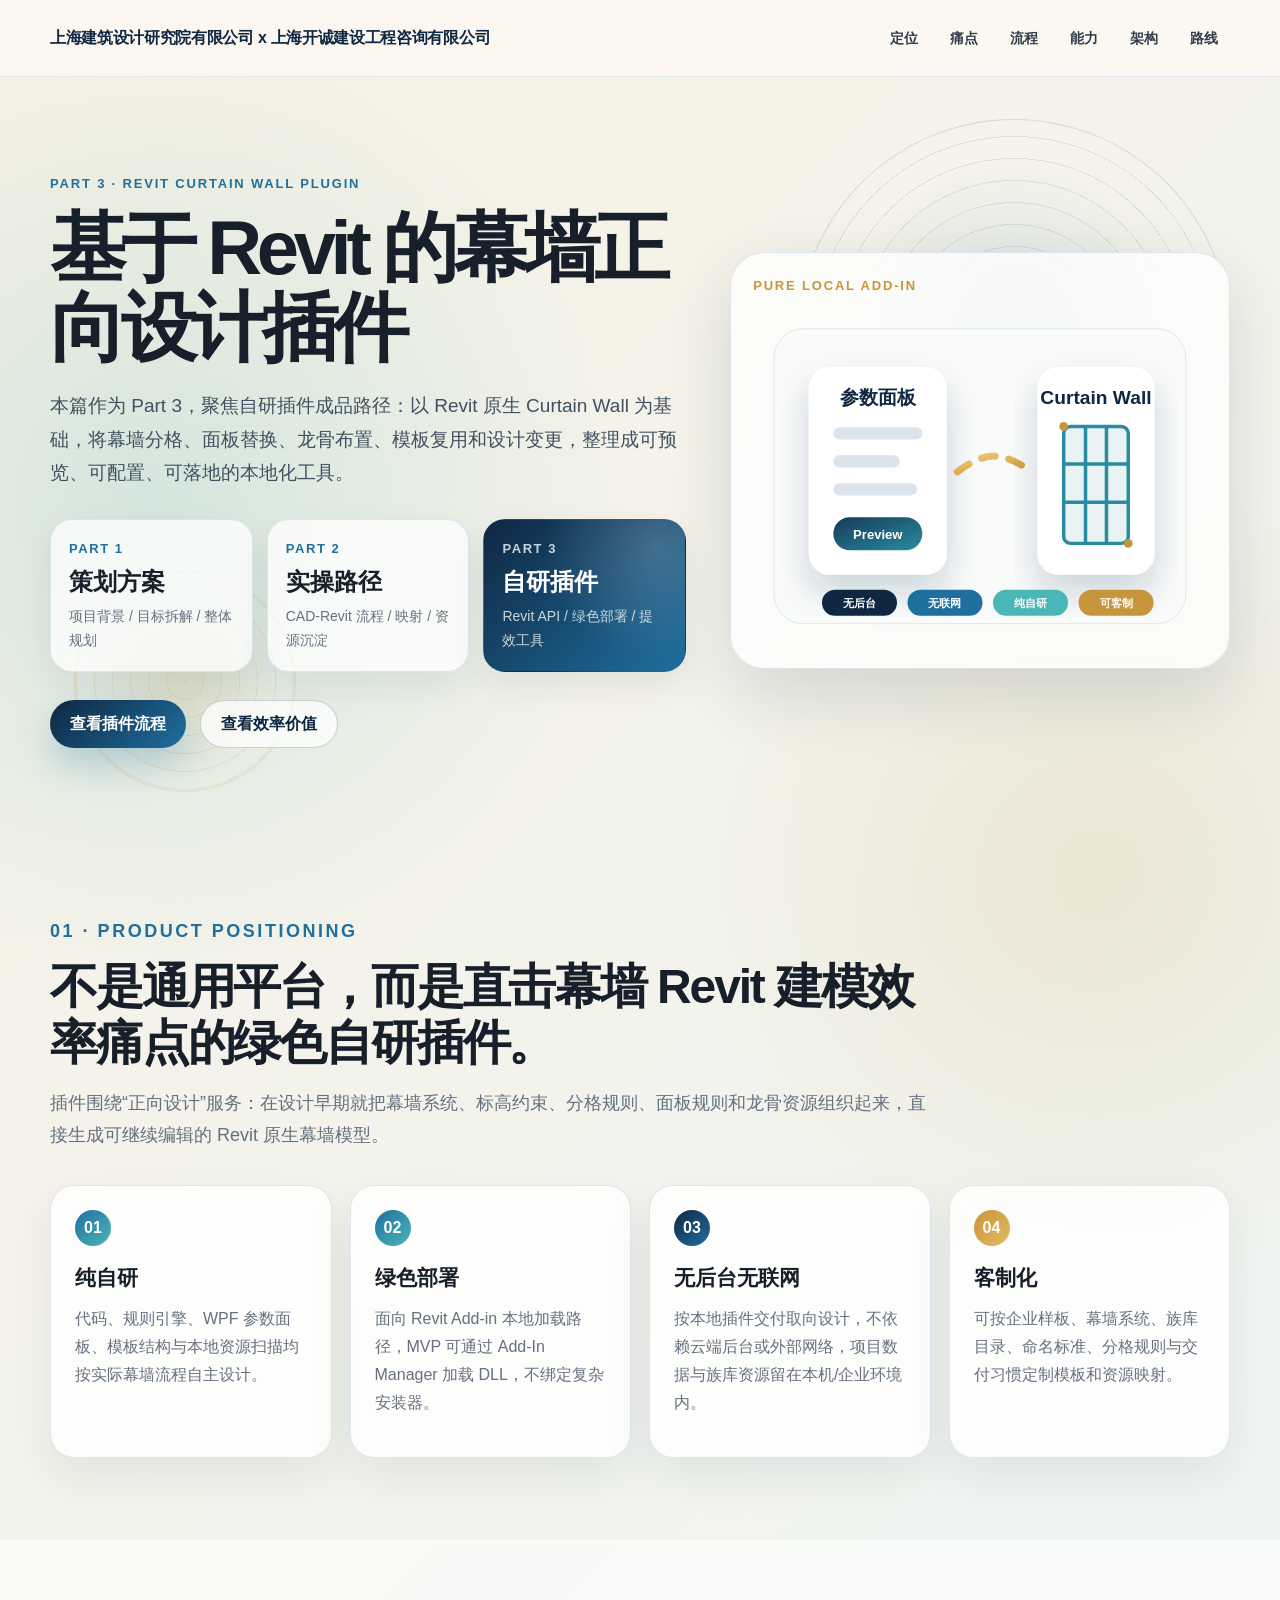
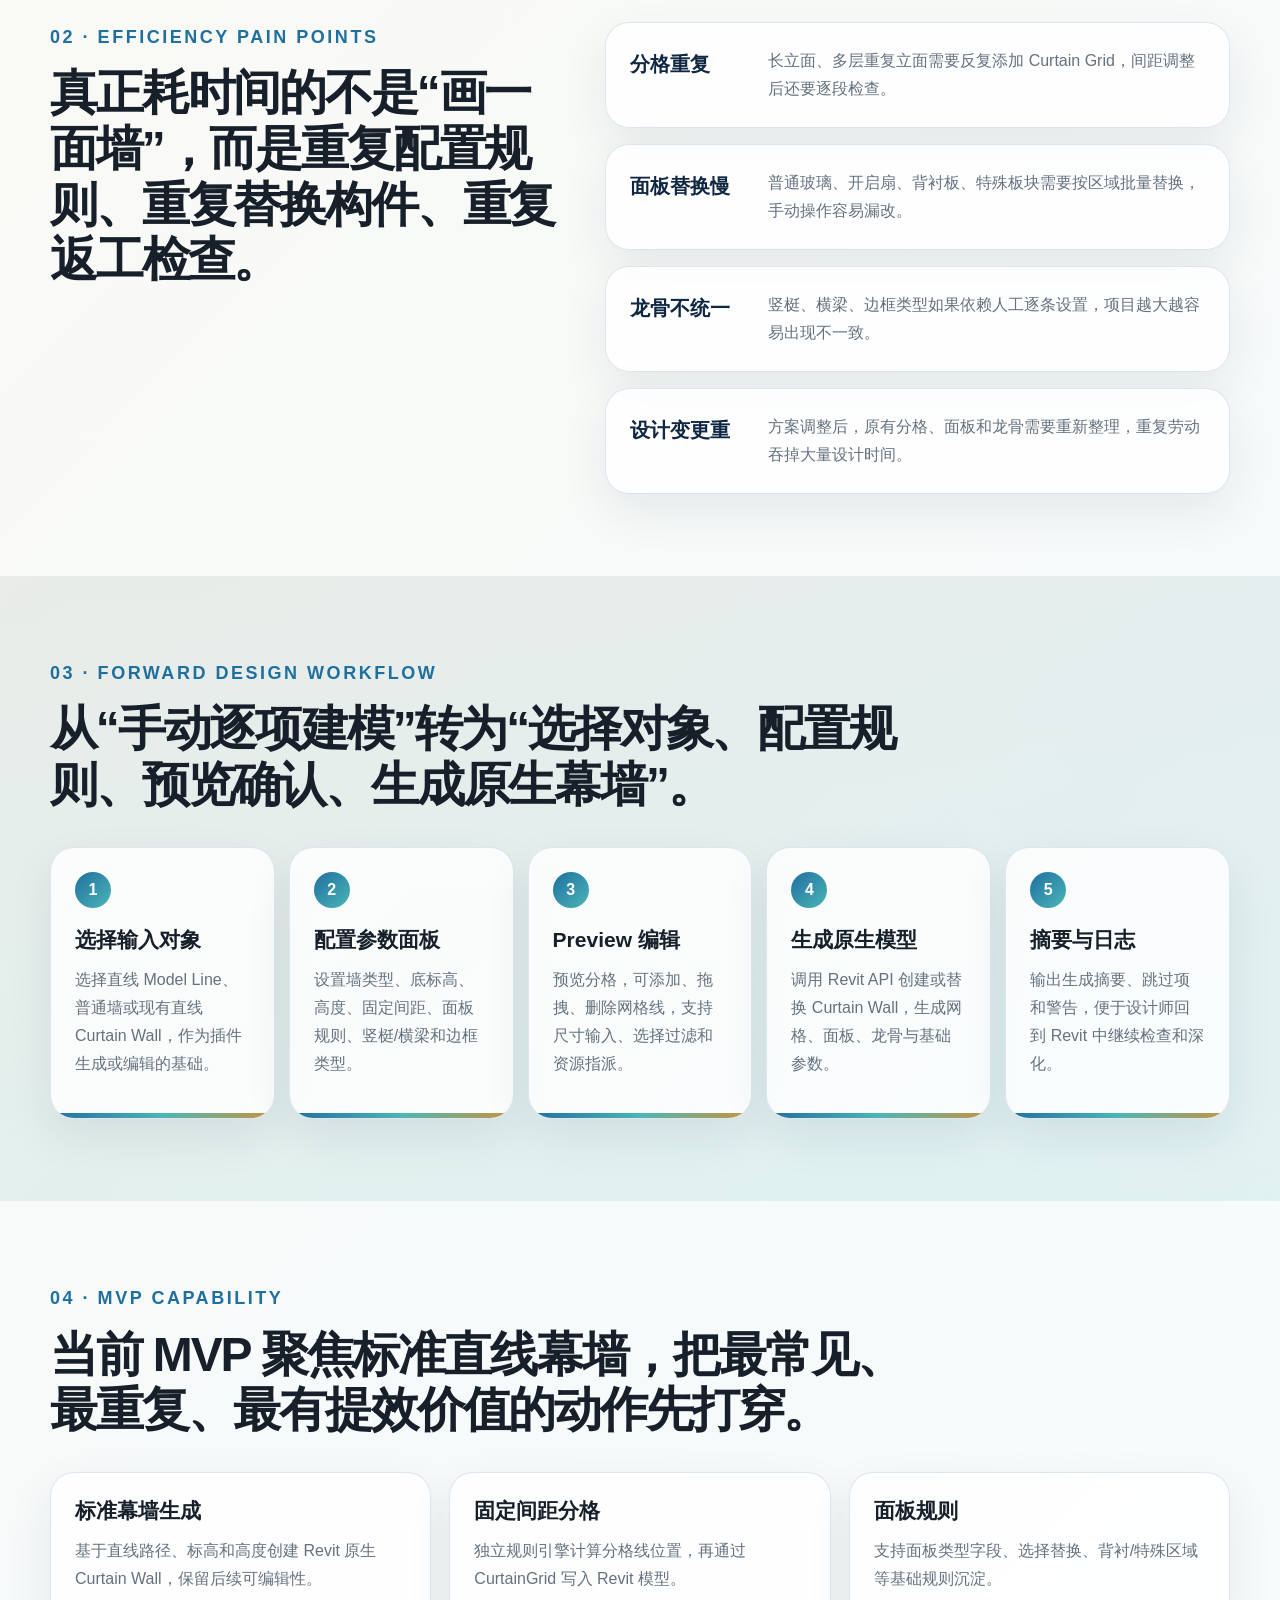
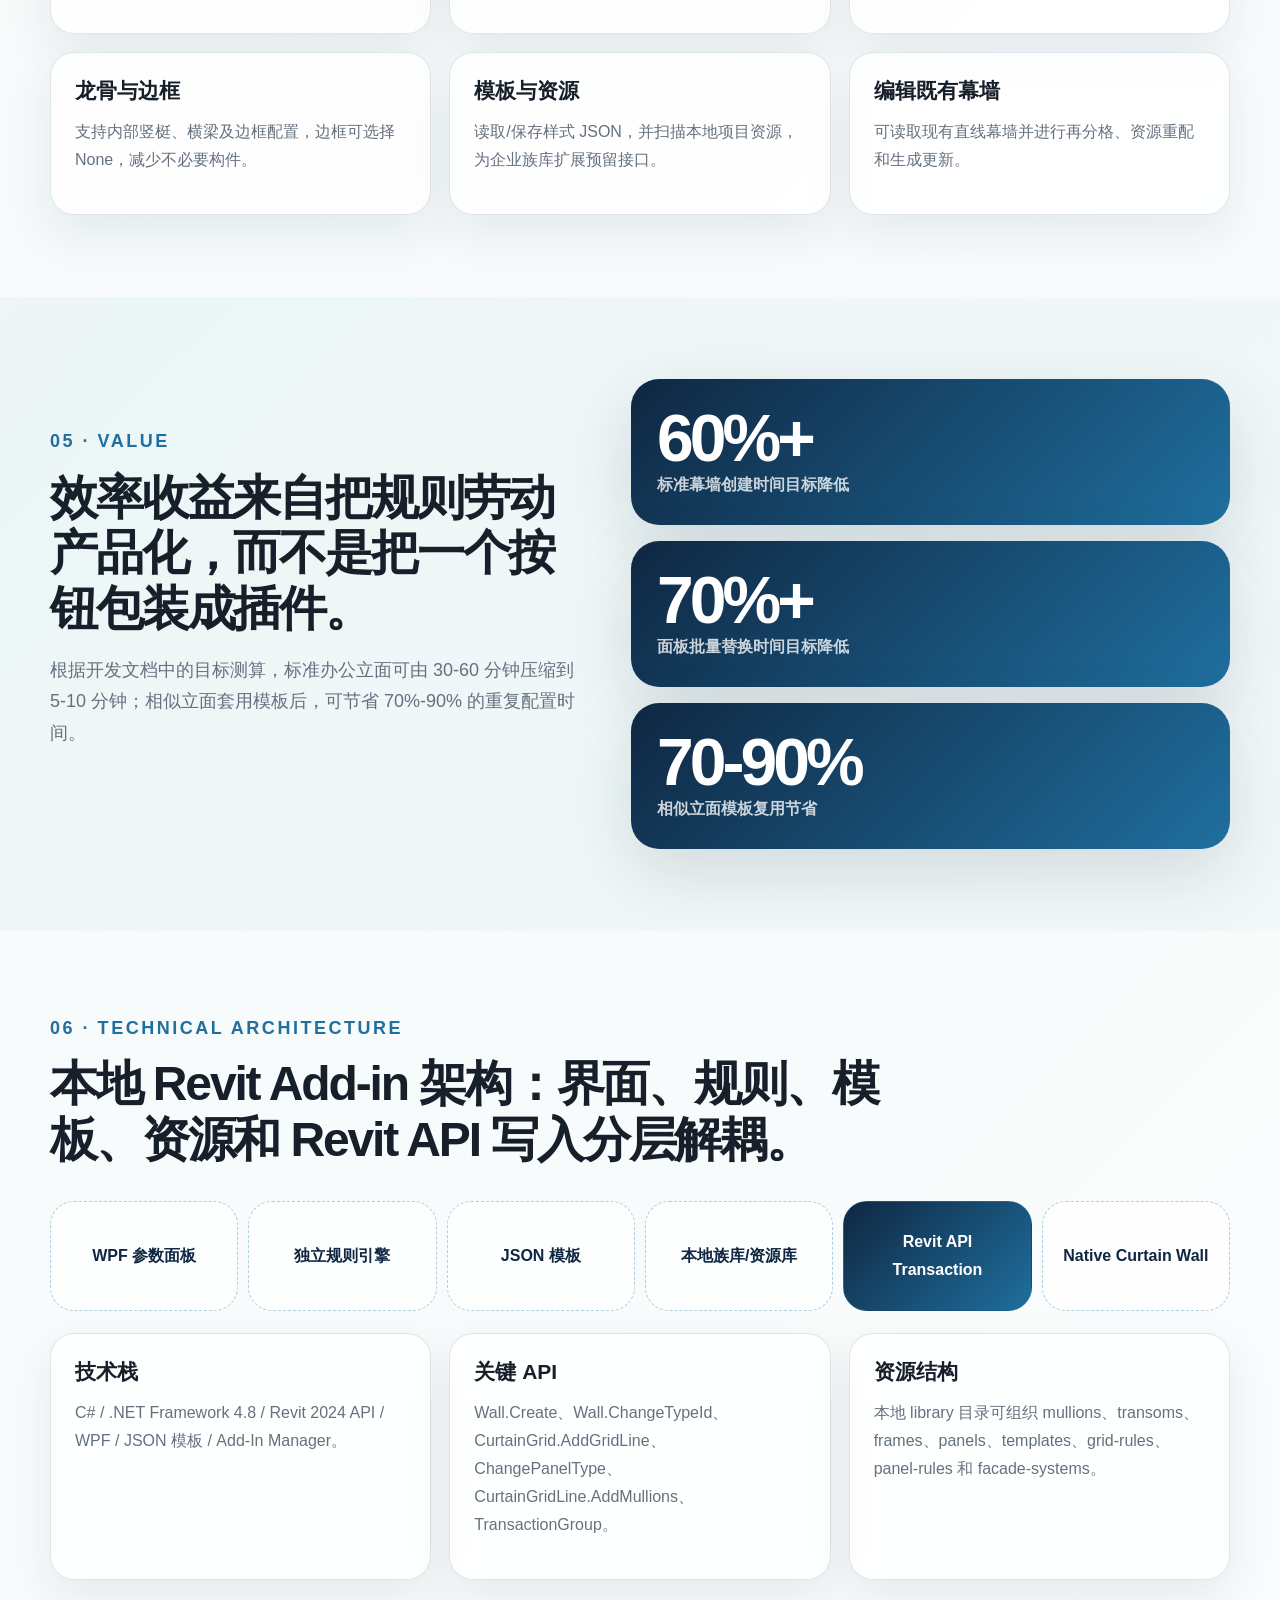
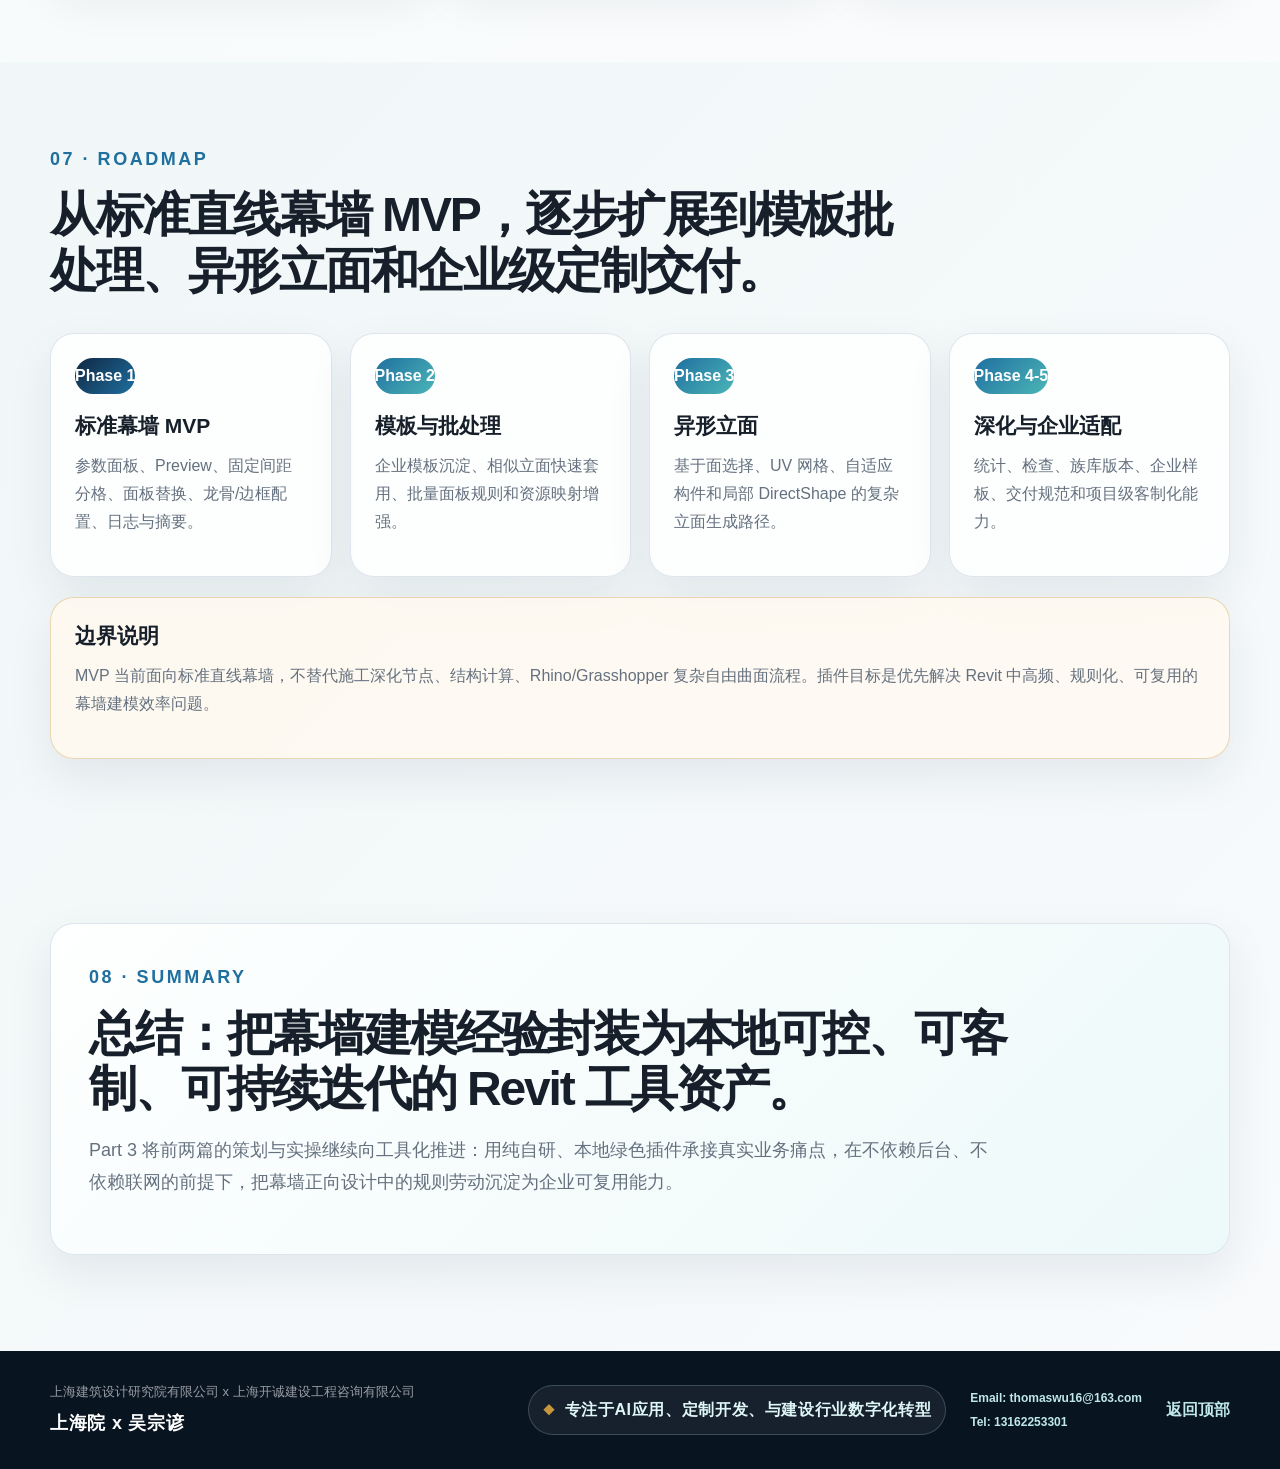
==== commit cbb444dd: "Add contact info to report footers" ====
--- a/cwp3/index.html
+++ b/cwp3/index.html
@@ -1,4 +1,4 @@
-﻿<!DOCTYPE html>
+<!DOCTYPE html>
 <html lang="zh-CN">
 <head>
   <meta charset="UTF-8" />
@@ -68,8 +68,7 @@
     <section id="summary" class="section summary-section"><div class="container summary-card reveal"><p class="eyebrow">08 · Summary</p><h2>总结：把幕墙建模经验封装为本地可控、可客制、可持续迭代的 Revit 工具资产。</h2><p>Part 3 将前两篇的策划与实操继续向工具化推进：用纯自研、本地绿色插件承接真实业务痛点，在不依赖后台、不依赖联网的前提下，把幕墙正向设计中的规则劳动沉淀为企业可复用能力。</p></div></section>
   </main>
 
-  <footer class="site-footer unified-footer"><div class="footer-container"><div class="footer-brand"><span>上海建筑设计研究院有限公司 x 上海开诚建设工程咨询有限公司</span><strong>上海院 x 吴宗谚</strong></div><div class="footer-signature" aria-label="个人签名描述"><span class="signature-icon">◆</span><em>专注于AI应用、定制开发、与建设行业数字化转型</em></div><div class="footer-links"><a href="#top">返回顶部</a></div></div></footer>
+  <footer class="site-footer unified-footer"><div class="footer-container"><div class="footer-brand"><span>上海建筑设计研究院有限公司 x 上海开诚建设工程咨询有限公司</span><strong>上海院 x 吴宗谚</strong></div><div class="footer-signature" aria-label="个人签名描述"><span class="signature-icon">◆</span><em>专注于AI应用、定制开发、与建设行业数字化转型</em></div><div class="footer-contact" aria-label="联系方式"><a href="mailto:thomaswu16@163.com">Email: thomaswu16@163.com</a><a href="tel:13162253301">Tel: 13162253301</a></div><div class="footer-links"><a href="#top">返回顶部</a></div></div></footer>
   <script src="script.js"></script>
 </body>
 </html>
-
--- a/shared-site.css
+++ b/shared-site.css
@@ -133,6 +133,23 @@
   font-style: normal;
   font-weight: 800;
   letter-spacing: 0.04em;
+}
+
+.footer-contact {
+  display: grid;
+  gap: 3px;
+  color: rgba(255, 255, 255, 0.68);
+  font-size: 12px;
+  font-weight: 700;
+}
+
+.footer-contact a {
+  color: #bfe8e8;
+  text-decoration: none;
+}
+
+.footer-contact a:hover {
+  color: #fff;
 }
 
 .footer-links {
@@ -245,6 +262,11 @@
     letter-spacing: 0;
   }
 
+  .unified-footer .footer-contact {
+    font-size: 12px;
+    line-height: 1.45;
+  }
+
   .footer-links {
     justify-content: flex-start;
   }
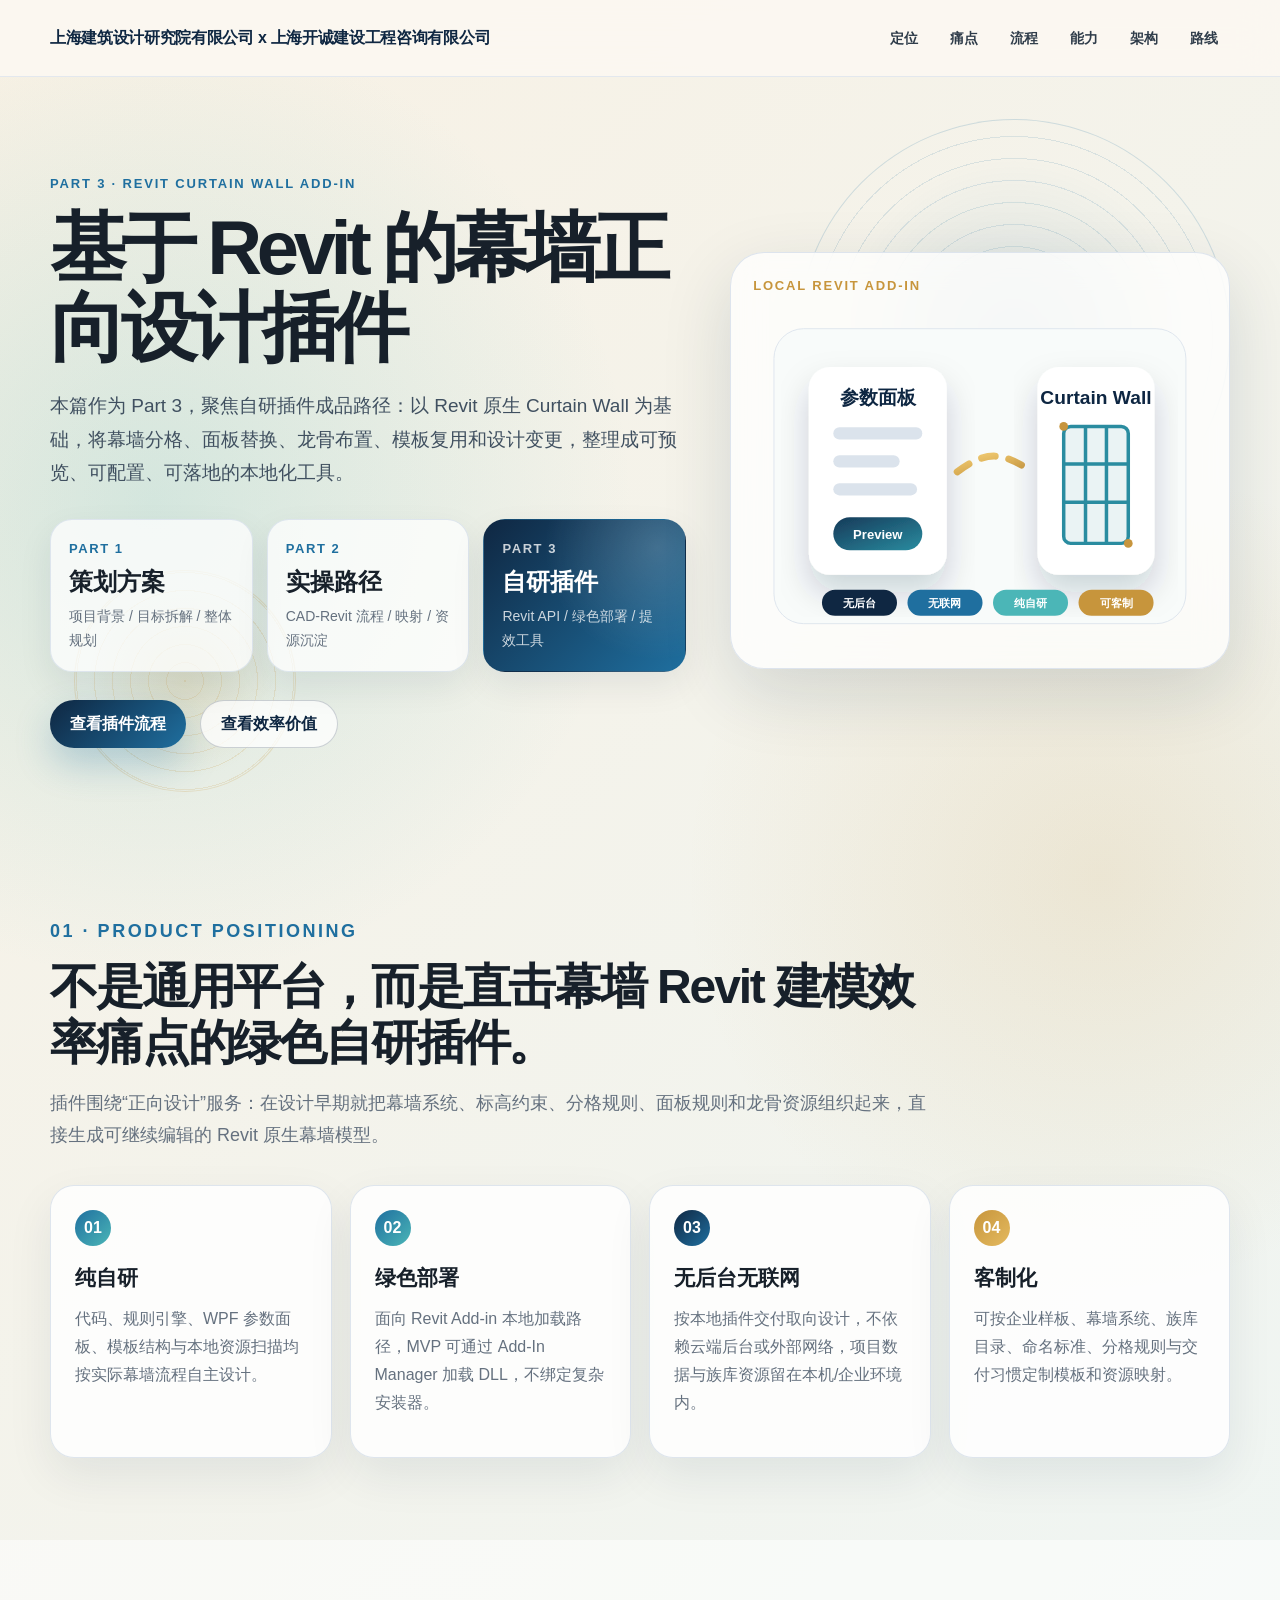
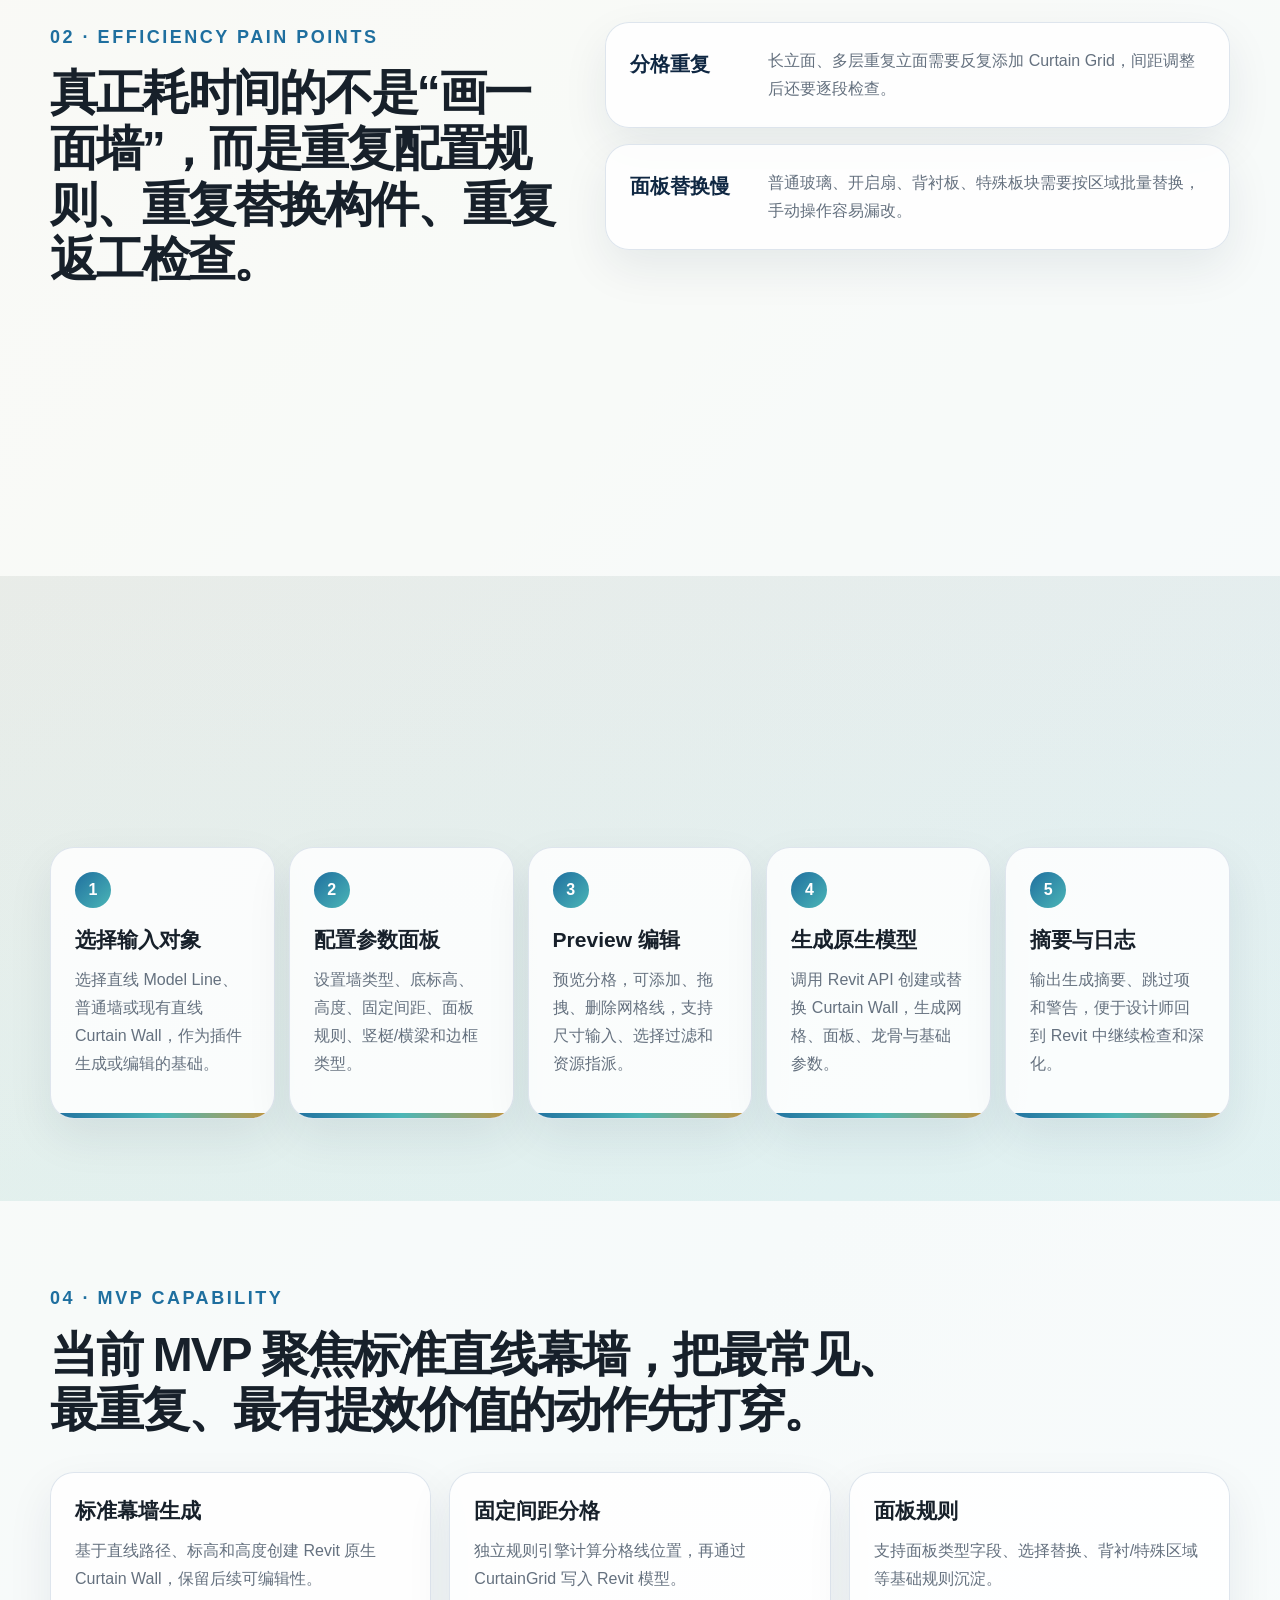
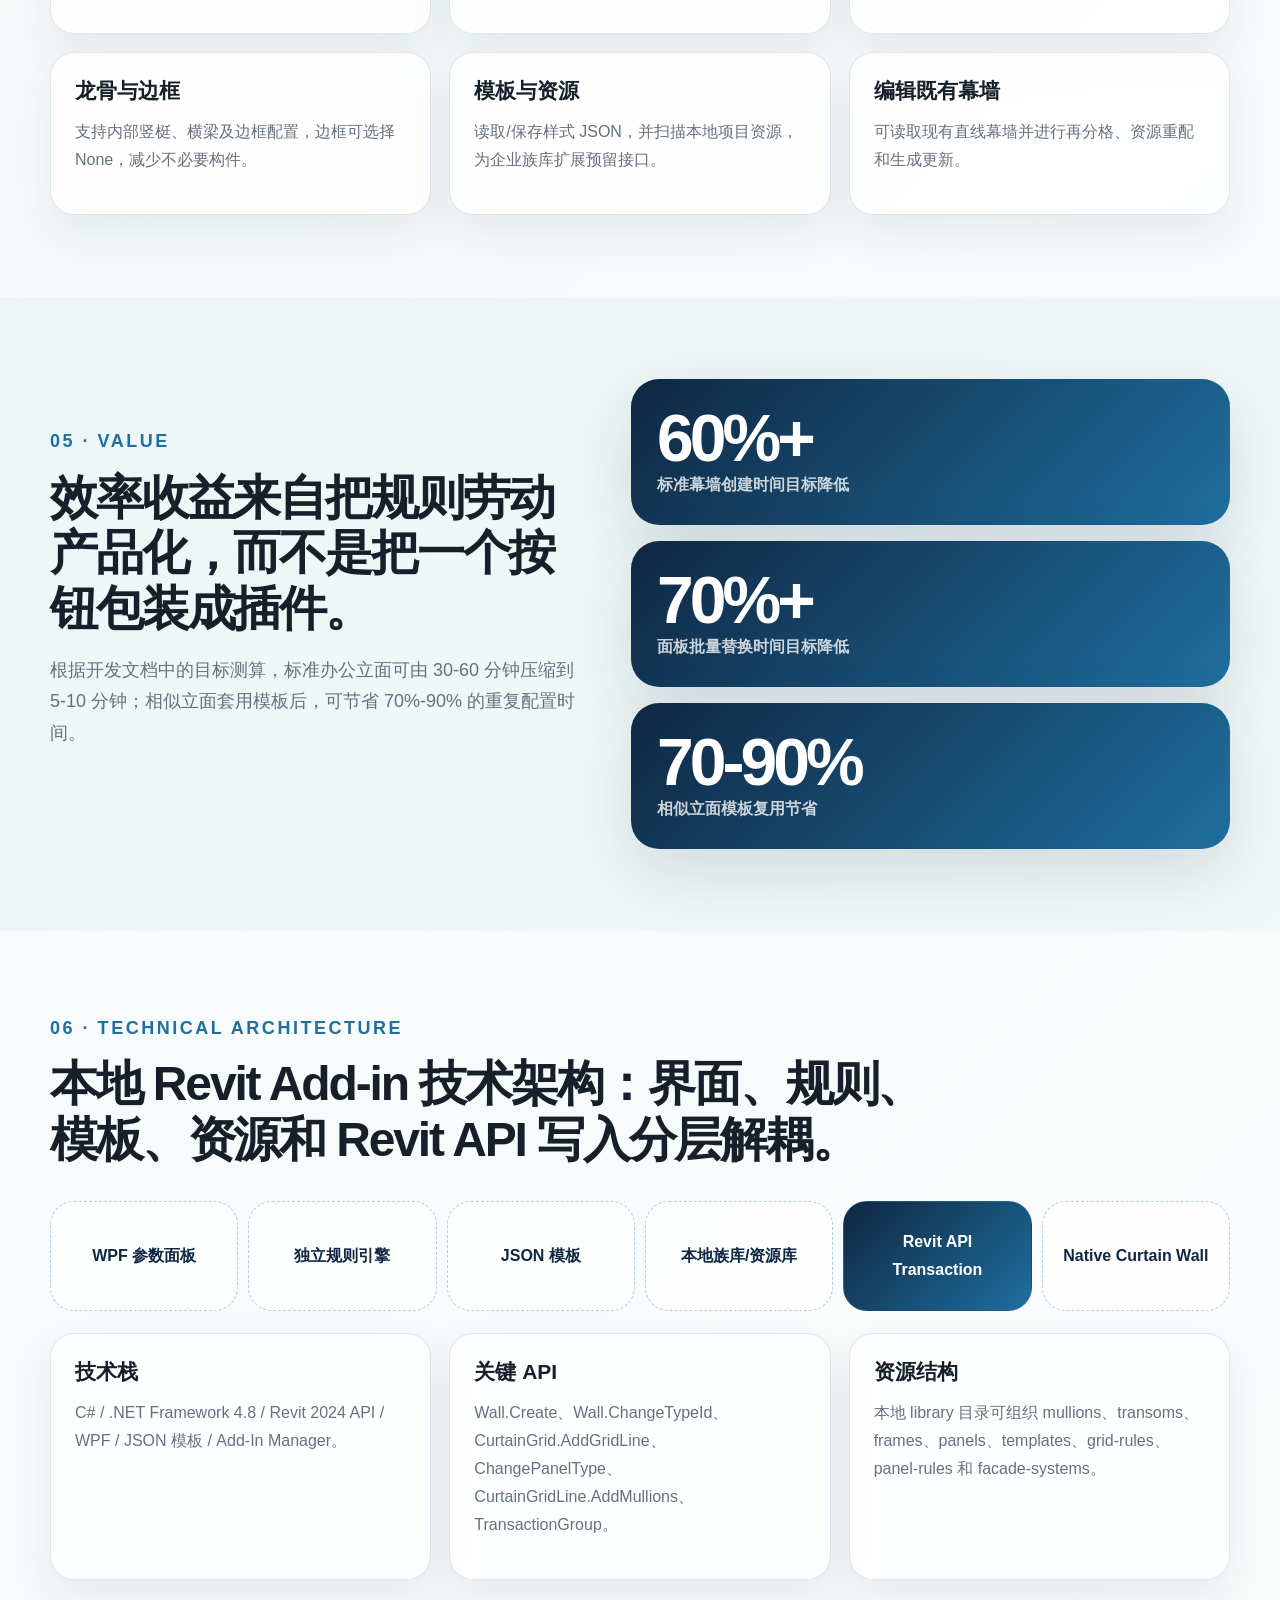
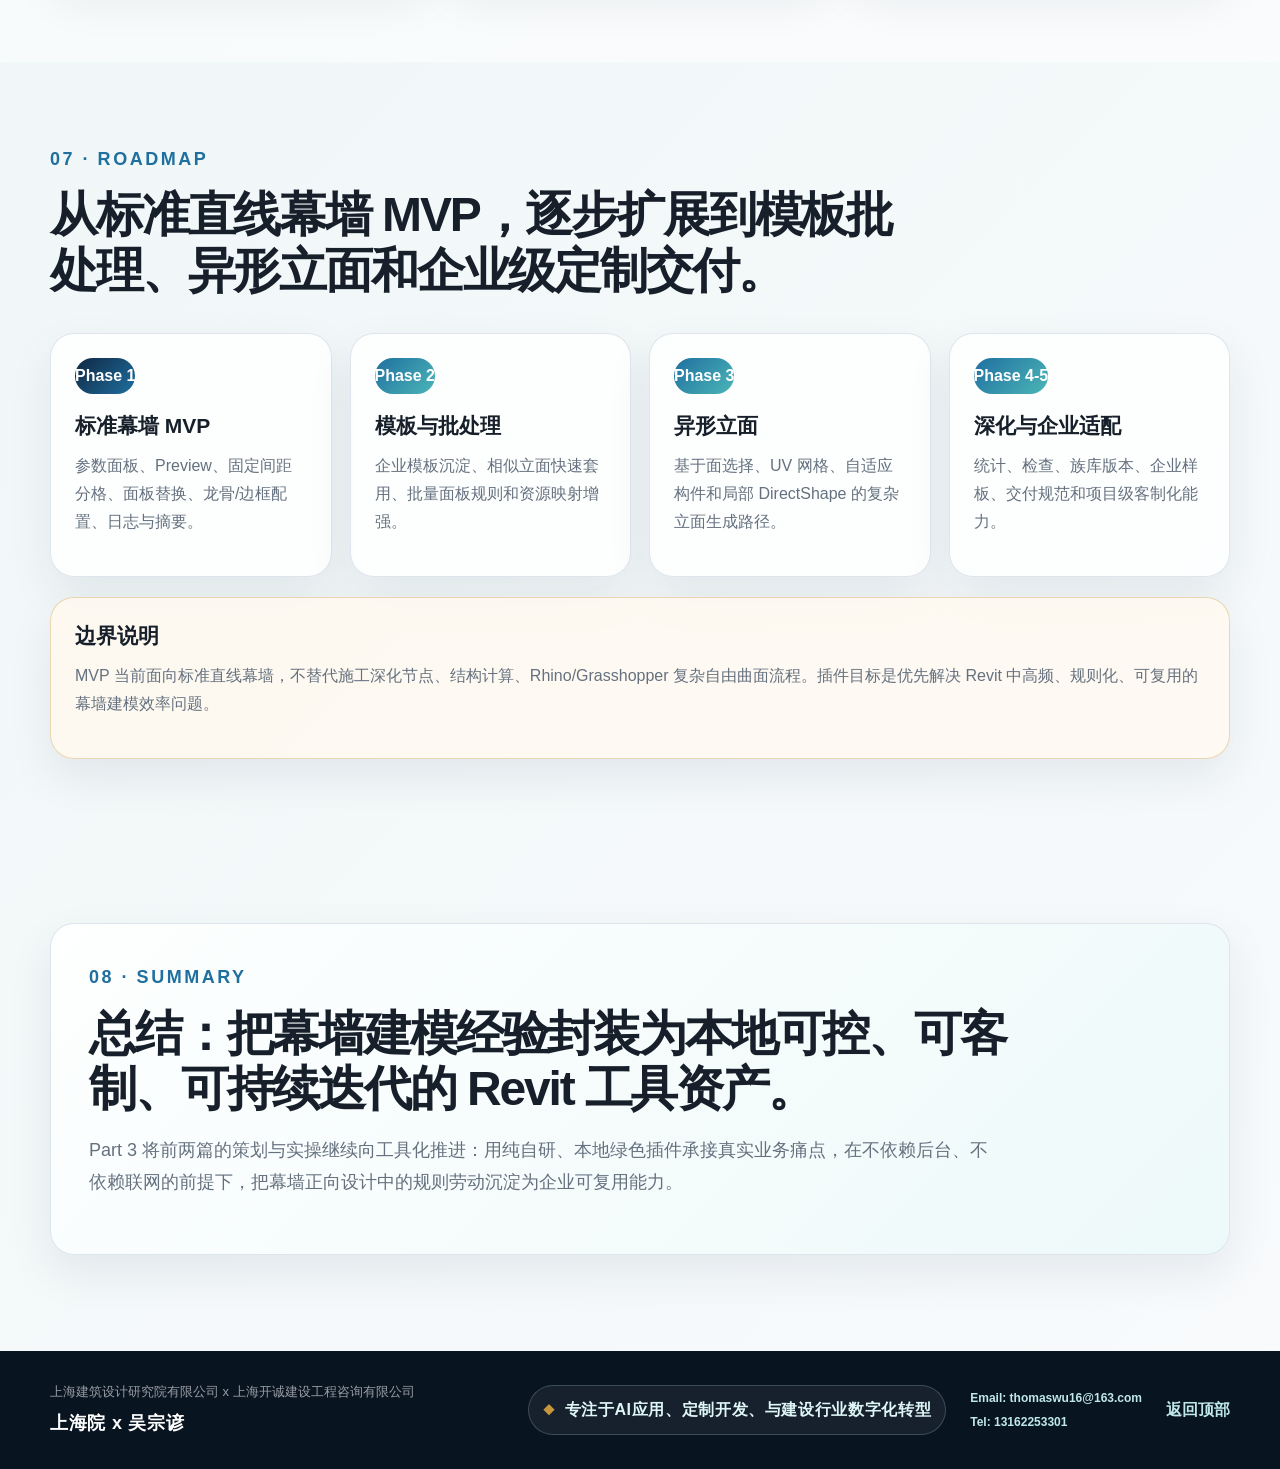
==== commit 2743b39e: "Unify Revit plugin terminology" ====
--- a/cwp3/index.html
+++ b/cwp3/index.html
@@ -27,7 +27,7 @@
     <section class="hero">
       <div class="container hero-grid">
         <div class="hero-copy reveal">
-          <p class="eyebrow">Part 3 · Revit Curtain Wall Plugin</p>
+          <p class="eyebrow">Part 3 · Revit Curtain Wall Add-in</p>
           <h1>基于 Revit 的幕墙正向设计插件</h1>
           <p class="hero-lead">本篇作为 Part 3，聚焦自研插件成品路径：以 Revit 原生 Curtain Wall 为基础，将幕墙分格、面板替换、龙骨布置、模板复用和设计变更，整理成可预览、可配置、可落地的本地化工具。</p>
           <div class="part-switch reveal" aria-label="Part 1、Part 2 和 Part 3 跳转">
@@ -38,7 +38,7 @@
           <div class="hero-actions"><a class="btn primary" href="#workflow">查看插件流程</a><a class="btn secondary" href="#value">查看效率价值</a></div>
         </div>
         <aside class="hero-panel reveal" aria-label="Revit 幕墙插件示意图">
-          <div class="panel-kicker">Pure Local Add-in</div>
+          <div class="panel-kicker">Local Revit Add-in</div>
           <svg class="plugin-visual" viewBox="0 0 520 390" role="img" aria-label="本地 Revit 插件从规则到幕墙模型的生成路径">
             <defs><linearGradient id="steelBlue" x1="0" x2="1" y1="0" y2="1"><stop offset="0" stop-color="#163a59"/><stop offset="1" stop-color="#2a8ca0"/></linearGradient><linearGradient id="warmGold" x1="0" x2="1" y1="0" y2="1"><stop offset="0" stop-color="#f1cb73"/><stop offset="1" stop-color="#c7953c"/></linearGradient><filter id="cardShadow" x="-20%" y="-20%" width="140%" height="140%"><feDropShadow dx="0" dy="20" stdDeviation="18" flood-color="#0f2742" flood-opacity="0.18"/></filter></defs>
             <rect x="24" y="26" width="472" height="338" rx="34" fill="#f8fbfa" stroke="#dbe3ec"/>
@@ -61,7 +61,7 @@
 
     <section id="value" class="section value-section"><div class="container value-grid"><div class="section-heading reveal"><p class="eyebrow">05 · Value</p><h2>效率收益来自把规则劳动产品化，而不是把一个按钮包装成插件。</h2><p>根据开发文档中的目标测算，标准办公立面可由 30-60 分钟压缩到 5-10 分钟；相似立面套用模板后，可节省 70%-90% 的重复配置时间。</p></div><div class="metric-board reveal"><div><strong>60%+</strong><span>标准幕墙创建时间目标降低</span></div><div><strong>70%+</strong><span>面板批量替换时间目标降低</span></div><div><strong>70-90%</strong><span>相似立面模板复用节省</span></div></div></div></section>
 
-    <section id="architecture" class="section alt"><div class="container"><div class="section-heading reveal"><p class="eyebrow">06 · Technical Architecture</p><h2>本地 Revit Add-in 架构：界面、规则、模板、资源和 Revit API 写入分层解耦。</h2></div><div class="architecture-map reveal"><div class="arch-node">WPF 参数面板</div><div class="arch-node">独立规则引擎</div><div class="arch-node">JSON 模板</div><div class="arch-node">本地族库/资源库</div><div class="arch-node highlight">Revit API Transaction</div><div class="arch-node">Native Curtain Wall</div></div><div class="tech-notes"><article class="tech-note reveal"><h3>技术栈</h3><p>C# / .NET Framework 4.8 / Revit 2024 API / WPF / JSON 模板 / Add-In Manager。</p></article><article class="tech-note reveal"><h3>关键 API</h3><p>Wall.Create、Wall.ChangeTypeId、CurtainGrid.AddGridLine、ChangePanelType、CurtainGridLine.AddMullions、TransactionGroup。</p></article><article class="tech-note reveal"><h3>资源结构</h3><p>本地 library 目录可组织 mullions、transoms、frames、panels、templates、grid-rules、panel-rules 和 facade-systems。</p></article></div></div></section>
+    <section id="architecture" class="section alt"><div class="container"><div class="section-heading reveal"><p class="eyebrow">06 · Technical Architecture</p><h2>本地 Revit Add-in 技术架构：界面、规则、模板、资源和 Revit API 写入分层解耦。</h2></div><div class="architecture-map reveal"><div class="arch-node">WPF 参数面板</div><div class="arch-node">独立规则引擎</div><div class="arch-node">JSON 模板</div><div class="arch-node">本地族库/资源库</div><div class="arch-node highlight">Revit API Transaction</div><div class="arch-node">Native Curtain Wall</div></div><div class="tech-notes"><article class="tech-note reveal"><h3>技术栈</h3><p>C# / .NET Framework 4.8 / Revit 2024 API / WPF / JSON 模板 / Add-In Manager。</p></article><article class="tech-note reveal"><h3>关键 API</h3><p>Wall.Create、Wall.ChangeTypeId、CurtainGrid.AddGridLine、ChangePanelType、CurtainGridLine.AddMullions、TransactionGroup。</p></article><article class="tech-note reveal"><h3>资源结构</h3><p>本地 library 目录可组织 mullions、transoms、frames、panels、templates、grid-rules、panel-rules 和 facade-systems。</p></article></div></div></section>
 
     <section id="roadmap" class="section roadmap-section"><div class="container"><div class="section-heading reveal"><p class="eyebrow">07 · Roadmap</p><h2>从标准直线幕墙 MVP，逐步扩展到模板批处理、异形立面和企业级定制交付。</h2></div><div class="roadmap"><article class="road-card done reveal"><span>Phase 1</span><h3>标准幕墙 MVP</h3><p>参数面板、Preview、固定间距分格、面板替换、龙骨/边框配置、日志与摘要。</p></article><article class="road-card reveal"><span>Phase 2</span><h3>模板与批处理</h3><p>企业模板沉淀、相似立面快速套用、批量面板规则和资源映射增强。</p></article><article class="road-card reveal"><span>Phase 3</span><h3>异形立面</h3><p>基于面选择、UV 网格、自适应构件和局部 DirectShape 的复杂立面生成路径。</p></article><article class="road-card reveal"><span>Phase 4-5</span><h3>深化与企业适配</h3><p>统计、检查、族库版本、企业样板、交付规范和项目级客制化能力。</p></article></div><div class="boundary reveal"><h3>边界说明</h3><p>MVP 当前面向标准直线幕墙，不替代施工深化节点、结构计算、Rhino/Grasshopper 复杂自由曲面流程。插件目标是优先解决 Revit 中高频、规则化、可复用的幕墙建模效率问题。</p></div></div></section>
 
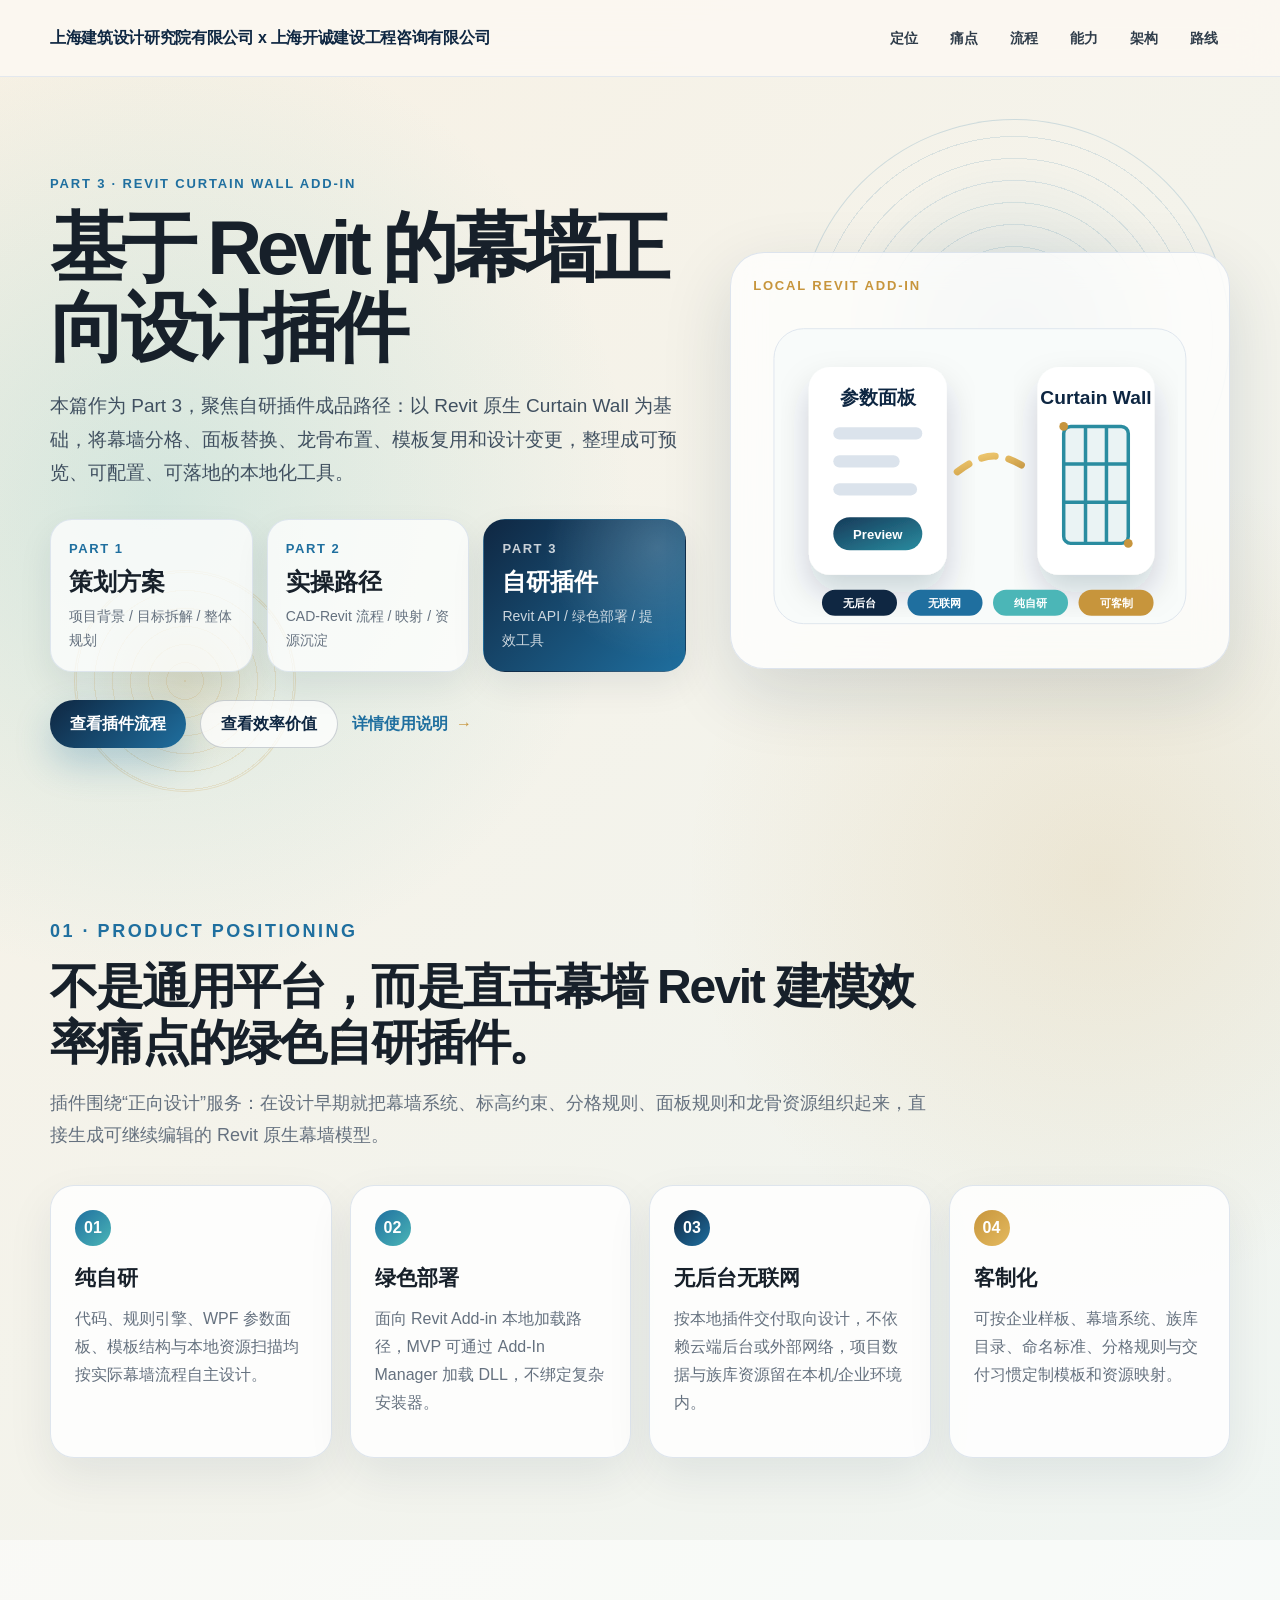
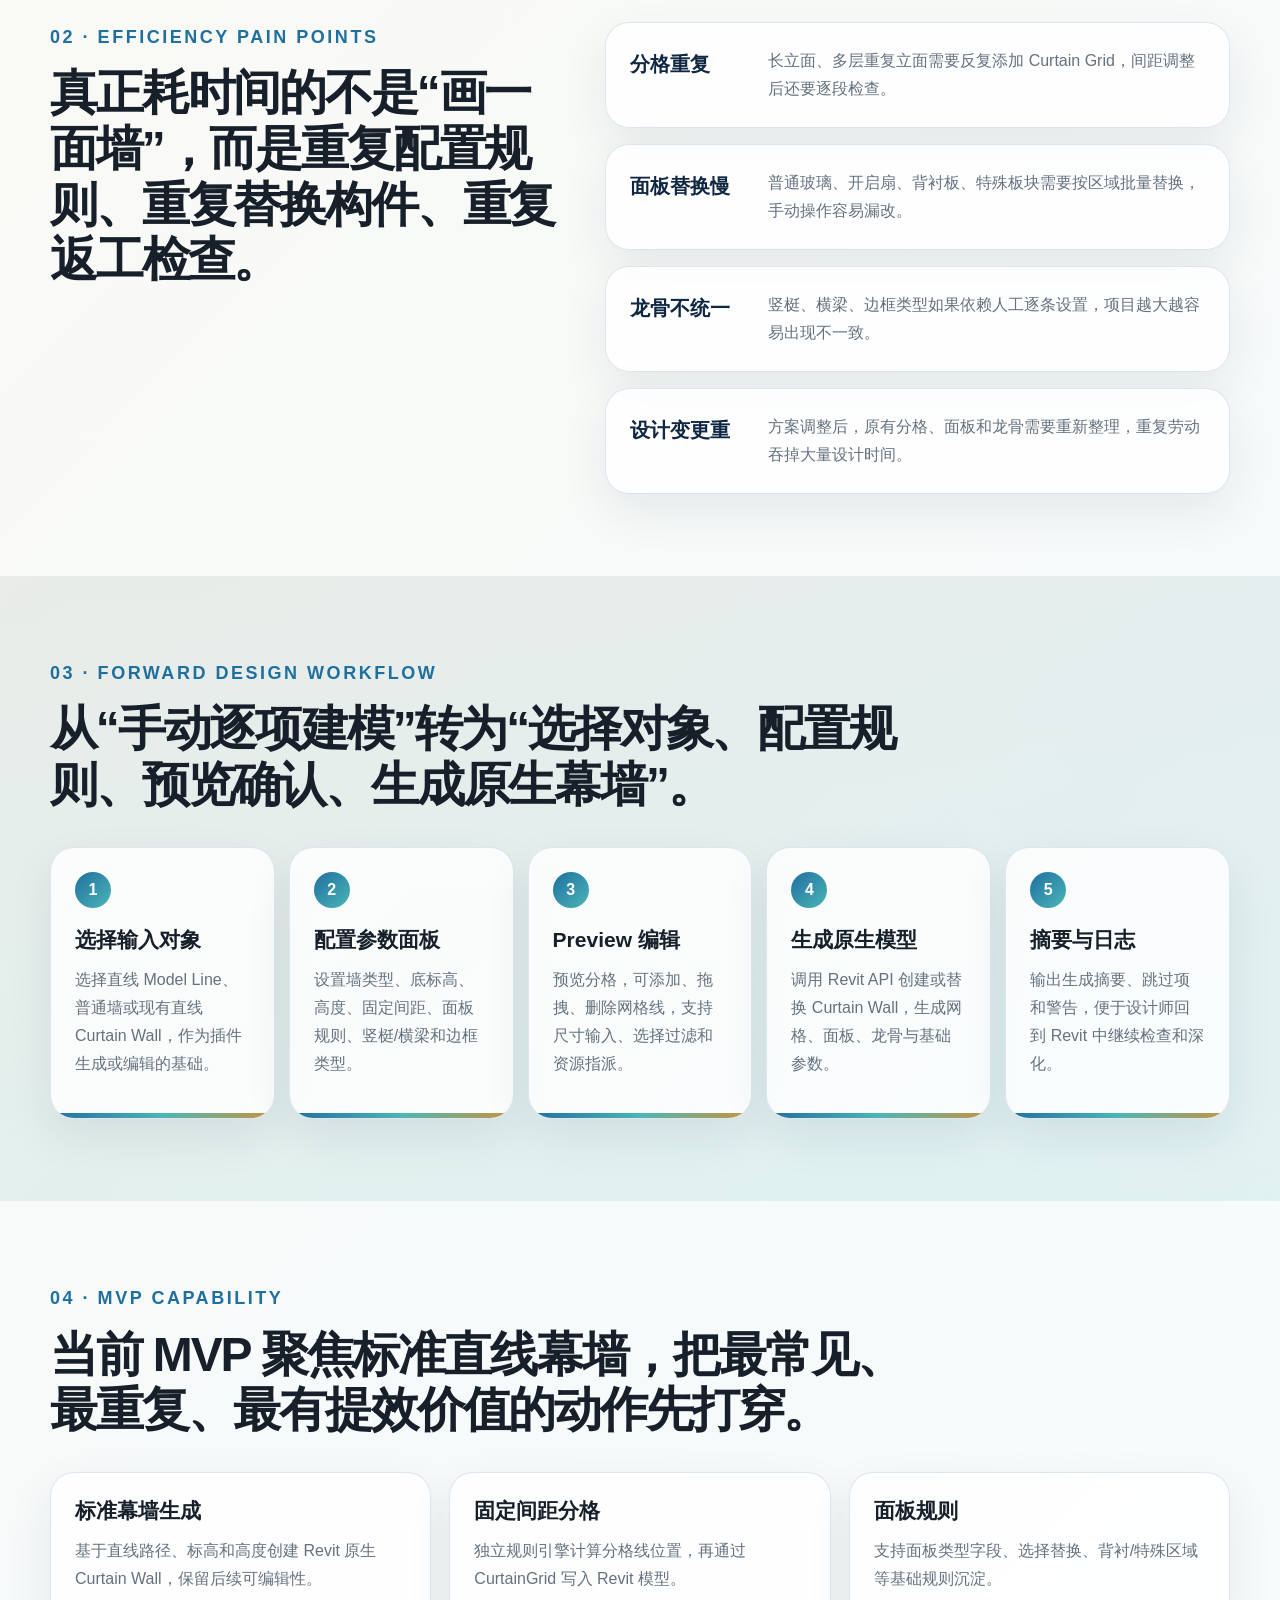
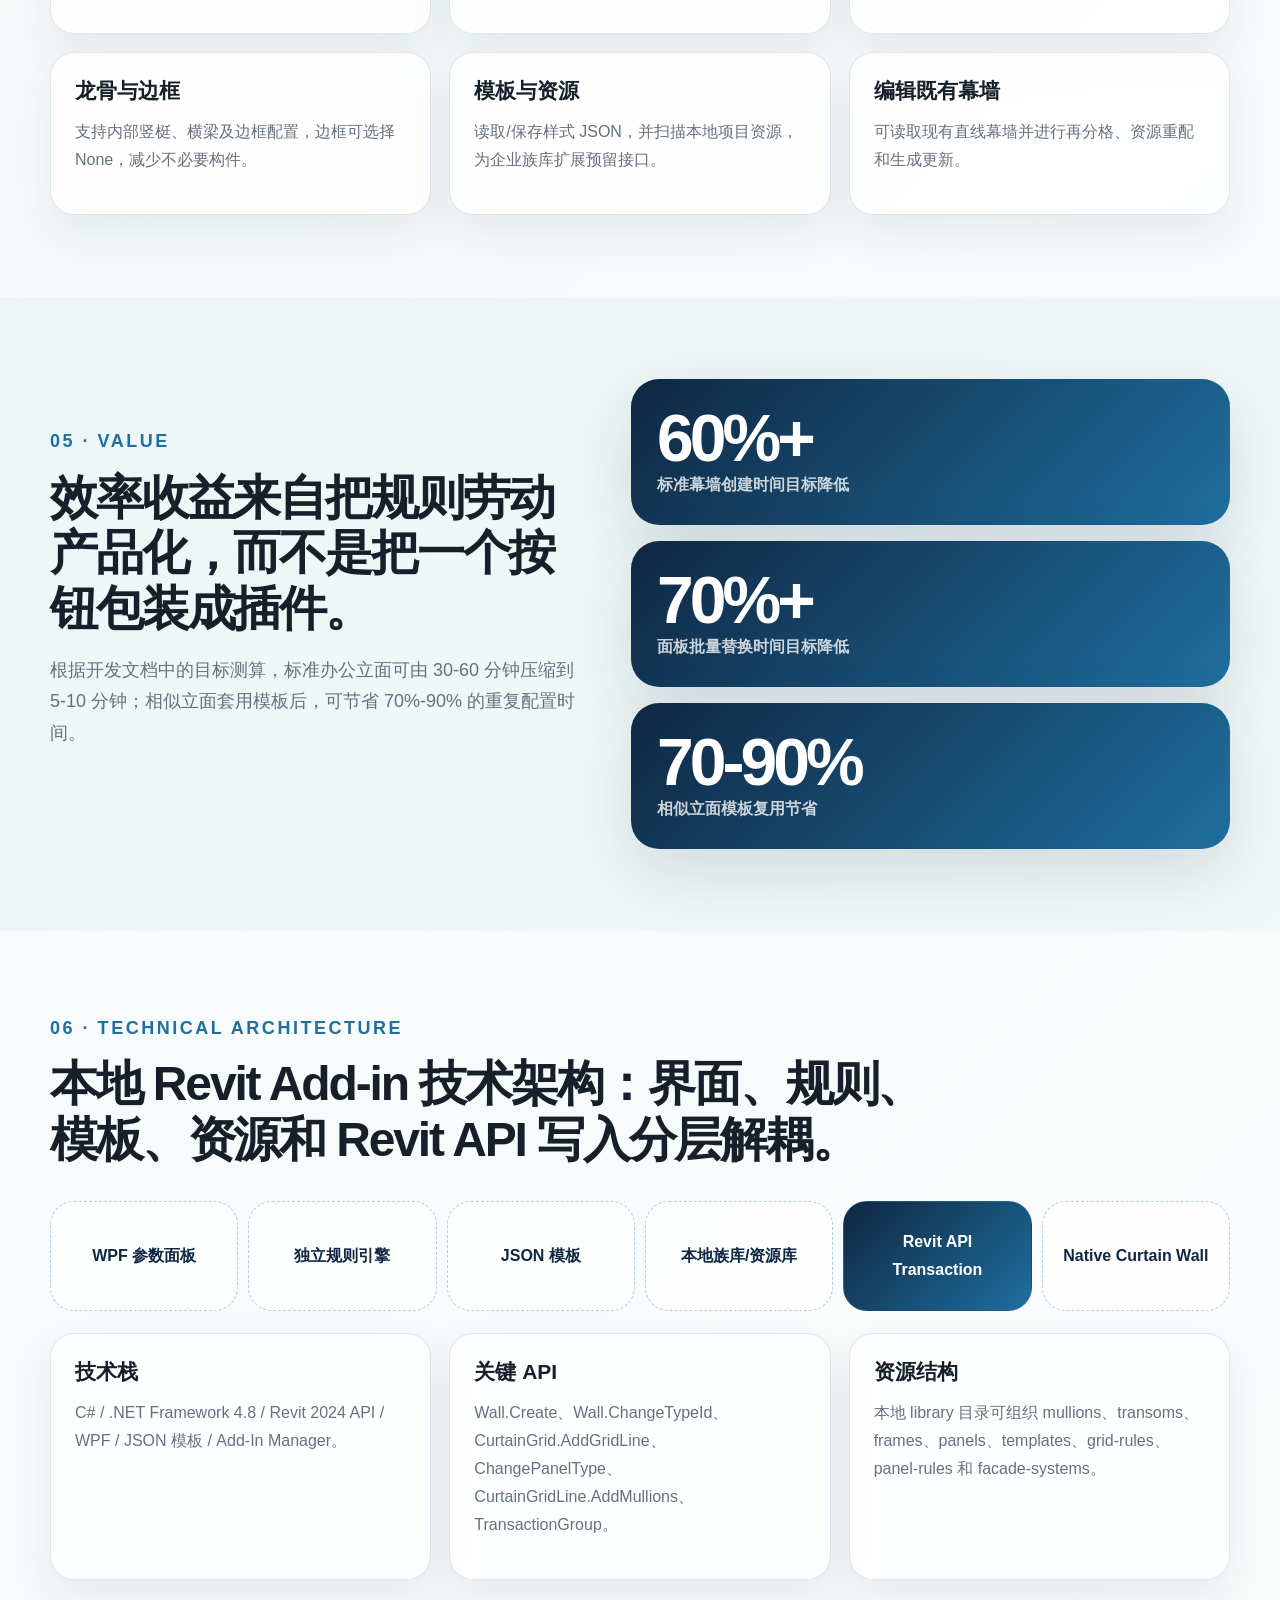
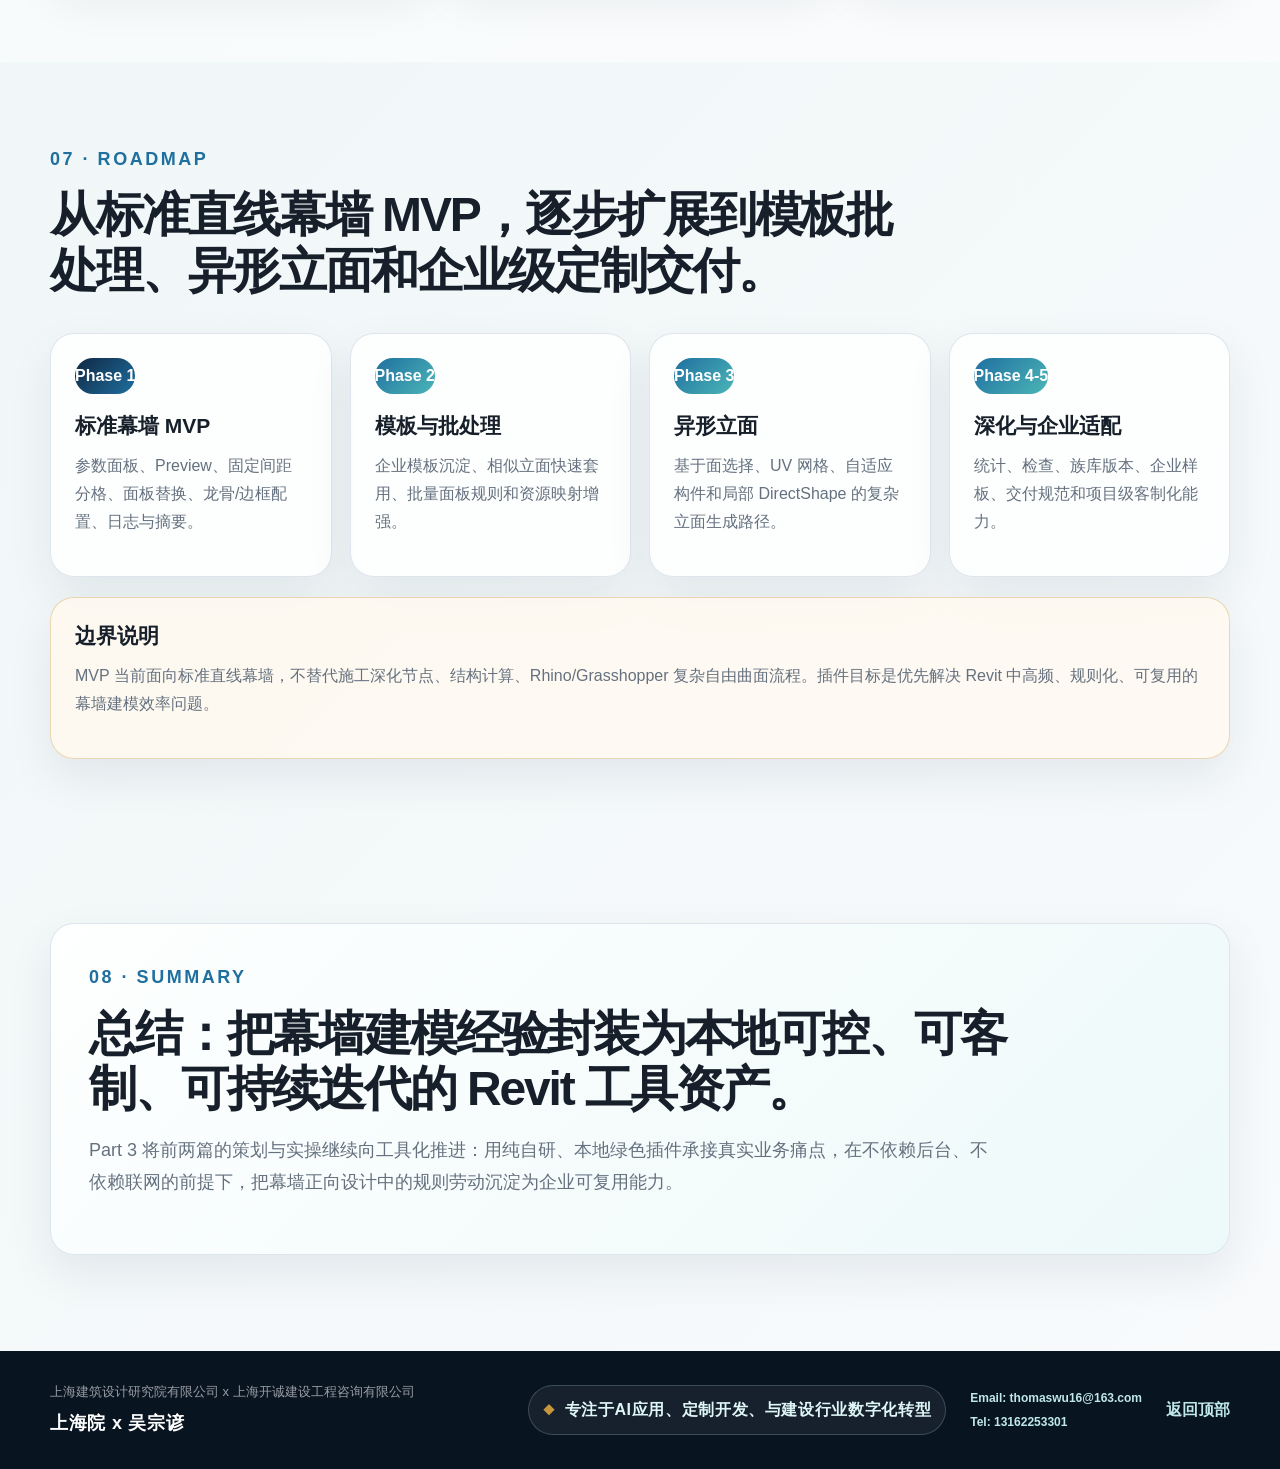
==== commit 399d004b: "Add part three plugin user guide page" ====
--- a/cwp3/index.html
+++ b/cwp3/index.html
@@ -35,7 +35,7 @@
             <a class="part-card" href="../cwp2/index.html"><span>Part 2</span><strong>实操路径</strong><em>CAD-Revit 流程 / 映射 / 资源沉淀</em></a>
             <a class="part-card is-current" href="#top"><span>Part 3</span><strong>自研插件</strong><em>Revit API / 绿色部署 / 提效工具</em></a>
           </div>
-          <div class="hero-actions"><a class="btn primary" href="#workflow">查看插件流程</a><a class="btn secondary" href="#value">查看效率价值</a></div>
+          <div class="hero-actions"><a class="btn primary" href="#workflow">查看插件流程</a><a class="btn secondary" href="#value">查看效率价值</a><a class="detail-link" href="./user-guide.html">详情使用说明</a></div>
         </div>
         <aside class="hero-panel reveal" aria-label="Revit 幕墙插件示意图">
           <div class="panel-kicker">Local Revit Add-in</div>
--- a/cwp3/styles.css
+++ b/cwp3/styles.css
@@ -1 +1,3 @@
-﻿:root{--ink:#17202a;--muted:#65717f;--line:#dbe3ec;--paper:#fbf8f1;--panel:#fff;--navy:#0f2742;--blue:#1f6f9f;--aqua:#4bb6b7;--gold:#c7953c;--shadow:0 24px 70px rgba(15,39,66,.14);--radius:24px}*{box-sizing:border-box}html{scroll-behavior:smooth}body{margin:0;font-family:"Segoe UI","Microsoft YaHei",sans-serif;line-height:1.75;color:var(--ink);background:radial-gradient(circle at 12% 8%,rgba(75,182,183,.2),transparent 30rem),radial-gradient(circle at 86% 14%,rgba(199,149,60,.15),transparent 26rem),linear-gradient(135deg,#f8f1e4 0%,#edf6f6 48%,#f8fafc 100%)}body.nav-open{overflow:hidden}a{color:inherit;text-decoration:none}svg{max-width:100%}p{color:var(--muted)}.container{width:min(1180px,calc(100% - 40px));margin:0 auto}.hero{position:relative;overflow:clip;padding:96px 0 86px}.hero:before,.hero:after{position:absolute;content:"";border-radius:999px;pointer-events:none}.hero:before{width:430px;height:430px;right:max(24px,calc((100vw - 1180px)/2));top:42px;border:1px solid rgba(31,111,159,.18);background:radial-gradient(circle at center,rgba(31,111,159,.12),transparent 58%),repeating-radial-gradient(circle at center,rgba(31,111,159,.13) 0 1px,transparent 1px 22px)}.hero:after{width:220px;height:220px;left:max(28px,calc((100vw - 1180px)/2 + 24px));bottom:42px;border:1px solid rgba(199,149,60,.22);background:radial-gradient(circle at center,rgba(199,149,60,.16),transparent 62%),repeating-radial-gradient(circle at center,rgba(199,149,60,.16) 0 1px,transparent 1px 18px)}.hero-grid{position:relative;z-index:1;display:grid;grid-template-columns:minmax(0,1.12fr) minmax(320px,.88fr);gap:44px;align-items:center}.eyebrow{margin:0 0 12px;color:var(--blue);font-size:13px;font-weight:900;letter-spacing:.14em;text-transform:uppercase}h1,h2,h3,p{margin-top:0}h1{margin-bottom:22px;max-width:820px;font-size:clamp(42px,6vw,76px);line-height:1.05;letter-spacing:-.07em}h2{margin-bottom:18px;font-size:clamp(30px,4vw,48px);line-height:1.16;letter-spacing:-.045em}h3{margin-bottom:12px;font-size:21px;line-height:1.35}.hero-lead{max-width:720px;color:#405060;font-size:19px}.part-switch{display:grid;grid-template-columns:repeat(3,minmax(0,1fr));gap:14px;margin:30px 0 4px}.part-card{display:flex;min-height:132px;flex-direction:column;justify-content:center;gap:7px;padding:18px;border:1px solid rgba(219,227,236,.92);border-radius:22px;color:var(--ink);background:rgba(255,255,255,.74);box-shadow:0 14px 34px rgba(15,39,66,.08);transition:transform .2s ease,box-shadow .2s ease,border-color .2s ease}.part-card:hover{transform:translateY(-3px);border-color:rgba(31,111,159,.34);box-shadow:0 22px 52px rgba(15,39,66,.16)}.part-card span{color:var(--blue);font-size:13px;font-weight:900;letter-spacing:.12em;text-transform:uppercase}.part-card strong{font-size:24px;line-height:1.2}.part-card em{color:var(--muted);font-size:14px;font-style:normal}.part-card.is-current{color:white;border-color:transparent;background:radial-gradient(circle at 86% 18%,rgba(255,255,255,.18),transparent 7rem),linear-gradient(135deg,var(--navy),var(--blue))}.part-card.is-current span,.part-card.is-current em{color:rgba(255,255,255,.78)}.hero-actions{display:flex;flex-wrap:wrap;gap:14px;margin-top:28px}.btn{display:inline-flex;align-items:center;justify-content:center;min-height:48px;padding:0 20px;border-radius:999px;font-weight:900}.btn.primary{color:white;background:linear-gradient(135deg,var(--navy),var(--blue));box-shadow:0 16px 36px rgba(31,111,159,.28)}.btn.secondary{border:1px solid rgba(15,39,66,.2);color:var(--navy);background:rgba(255,255,255,.76)}.hero-panel{position:relative;border:1px solid rgba(219,227,236,.94);border-radius:34px;padding:22px;background:rgba(255,255,255,.74);box-shadow:var(--shadow);backdrop-filter:blur(16px)}.panel-kicker{color:var(--gold);font-size:13px;font-weight:900;letter-spacing:.14em;text-transform:uppercase}.plugin-visual{display:block;width:100%;margin-top:8px}.section{padding:82px 0}.section.alt{background:rgba(255,255,255,.54)}.section-heading{max-width:880px;margin-bottom:34px}.section-heading p{font-size:18px}.principle-grid,.capability-grid,.tech-notes,.roadmap{display:grid;grid-template-columns:repeat(4,minmax(0,1fr));gap:18px}.principle-card,.cap-card,.tech-note,.road-card,.pain-item,.flow-step,.summary-card,.boundary{border:1px solid rgba(219,227,236,.9);border-radius:var(--radius);background:rgba(255,255,255,.82);box-shadow:0 18px 46px rgba(15,39,66,.08)}.principle-card,.cap-card,.tech-note,.road-card,.pain-item,.flow-step{padding:24px}.principle-card span,.flow-step span,.road-card span{display:inline-flex;align-items:center;justify-content:center;min-width:36px;height:36px;margin-bottom:18px;border-radius:999px;color:white;background:linear-gradient(135deg,var(--blue),var(--aqua));font-weight:900}.principle-card:nth-child(3) span,.road-card.done span{background:linear-gradient(135deg,var(--navy),var(--blue))}.principle-card:nth-child(4) span{background:linear-gradient(135deg,var(--gold),#e4ba60)}.pain-layout{display:grid;grid-template-columns:minmax(0,.9fr) minmax(320px,1.1fr);gap:44px;align-items:start}.pain-stack{display:grid;gap:16px}.pain-item{display:grid;grid-template-columns:120px 1fr;gap:18px;align-items:start}.pain-item strong{color:var(--navy);font-size:20px}.pain-item p{margin-bottom:0}.workflow-section{background:linear-gradient(180deg,rgba(15,39,66,.04),rgba(75,182,183,.08))}.flowline{display:grid;grid-template-columns:repeat(5,minmax(0,1fr));gap:14px}.flow-step{position:relative;overflow:hidden}.flow-step:after{position:absolute;inset:auto 0 0;height:5px;content:"";background:linear-gradient(90deg,var(--blue),var(--aqua),var(--gold))}.capability-grid{grid-template-columns:repeat(3,minmax(0,1fr))}.value-grid{display:grid;grid-template-columns:minmax(0,.9fr) minmax(320px,1fr);gap:42px;align-items:center}.metric-board{display:grid;gap:16px}.metric-board div{padding:26px;border-radius:28px;color:white;background:linear-gradient(135deg,var(--navy),var(--blue));box-shadow:var(--shadow)}.metric-board strong{display:block;font-size:clamp(38px,6vw,66px);line-height:1;letter-spacing:-.06em}.metric-board span{color:rgba(255,255,255,.78);font-weight:800}.architecture-map{display:grid;grid-template-columns:repeat(6,minmax(0,1fr));gap:10px;margin-bottom:22px}.arch-node{display:grid;min-height:110px;place-items:center;padding:16px;border:1px dashed rgba(31,111,159,.34);border-radius:24px;color:var(--navy);background:rgba(255,255,255,.72);font-weight:900;text-align:center}.arch-node.highlight{color:white;border-style:solid;background:linear-gradient(135deg,var(--navy),var(--blue))}.tech-notes{grid-template-columns:repeat(3,minmax(0,1fr))}.roadmap{grid-template-columns:repeat(4,minmax(0,1fr))}.boundary{margin-top:20px;padding:24px;border-color:rgba(199,149,60,.35);background:rgba(255,250,240,.84)}.summary-section{padding-bottom:96px}.summary-card{padding:38px;background:linear-gradient(135deg,rgba(255,255,255,.88),rgba(236,248,248,.88))}.summary-card h2{max-width:980px}.summary-card p{max-width:900px;font-size:18px}.reveal{opacity:0;transform:translateY(18px);transition:opacity .7s ease,transform .7s ease}.reveal.is-visible{opacity:1;transform:translateY(0)}@media (max-width:1100px){.principle-grid,.capability-grid,.roadmap,.flowline{grid-template-columns:repeat(2,minmax(0,1fr))}.architecture-map{grid-template-columns:repeat(3,minmax(0,1fr))}}@media (max-width:980px){.hero-grid,.pain-layout,.value-grid{grid-template-columns:1fr}.hero-panel{max-width:620px}.part-switch{grid-template-columns:1fr}}@media (max-width:768px){.hero{padding:58px 0 52px}.section{padding:56px 0}.container{width:min(100% - 32px,1180px)}h1{font-size:clamp(36px,12vw,54px)}h2{font-size:clamp(28px,9vw,40px)}.hero-lead,.section-heading p{font-size:16px}.principle-grid,.capability-grid,.tech-notes,.roadmap,.flowline,.architecture-map{grid-template-columns:1fr}.pain-item{grid-template-columns:1fr;gap:8px}.part-card{min-height:112px}.hero-actions .btn{width:100%}}@media (prefers-reduced-motion:reduce){html{scroll-behavior:auto}.reveal{opacity:1;transform:none;transition:none}.part-card{transition:none}}
+:root{--ink:#17202a;--muted:#65717f;--line:#dbe3ec;--paper:#fbf8f1;--panel:#fff;--navy:#0f2742;--blue:#1f6f9f;--aqua:#4bb6b7;--gold:#c7953c;--shadow:0 24px 70px rgba(15,39,66,.14);--radius:24px}*{box-sizing:border-box}html{scroll-behavior:smooth}body{margin:0;font-family:"Segoe UI","Microsoft YaHei",sans-serif;line-height:1.75;color:var(--ink);background:radial-gradient(circle at 12% 8%,rgba(75,182,183,.2),transparent 30rem),radial-gradient(circle at 86% 14%,rgba(199,149,60,.15),transparent 26rem),linear-gradient(135deg,#f8f1e4 0%,#edf6f6 48%,#f8fafc 100%)}body.nav-open{overflow:hidden}a{color:inherit;text-decoration:none}svg{max-width:100%}p{color:var(--muted)}.container{width:min(1180px,calc(100% - 40px));margin:0 auto}.hero{position:relative;overflow:clip;padding:96px 0 86px}.hero:before,.hero:after{position:absolute;content:"";border-radius:999px;pointer-events:none}.hero:before{width:430px;height:430px;right:max(24px,calc((100vw - 1180px)/2));top:42px;border:1px solid rgba(31,111,159,.18);background:radial-gradient(circle at center,rgba(31,111,159,.12),transparent 58%),repeating-radial-gradient(circle at center,rgba(31,111,159,.13) 0 1px,transparent 1px 22px)}.hero:after{width:220px;height:220px;left:max(28px,calc((100vw - 1180px)/2 + 24px));bottom:42px;border:1px solid rgba(199,149,60,.22);background:radial-gradient(circle at center,rgba(199,149,60,.16),transparent 62%),repeating-radial-gradient(circle at center,rgba(199,149,60,.16) 0 1px,transparent 1px 18px)}.hero-grid{position:relative;z-index:1;display:grid;grid-template-columns:minmax(0,1.12fr) minmax(320px,.88fr);gap:44px;align-items:center}.eyebrow{margin:0 0 12px;color:var(--blue);font-size:13px;font-weight:900;letter-spacing:.14em;text-transform:uppercase}h1,h2,h3,p{margin-top:0}h1{margin-bottom:22px;max-width:820px;font-size:clamp(42px,6vw,76px);line-height:1.05;letter-spacing:-.07em}h2{margin-bottom:18px;font-size:clamp(30px,4vw,48px);line-height:1.16;letter-spacing:-.045em}h3{margin-bottom:12px;font-size:21px;line-height:1.35}.hero-lead{max-width:720px;color:#405060;font-size:19px}.part-switch{display:grid;grid-template-columns:repeat(3,minmax(0,1fr));gap:14px;margin:30px 0 4px}.part-card{display:flex;min-height:132px;flex-direction:column;justify-content:center;gap:7px;padding:18px;border:1px solid rgba(219,227,236,.92);border-radius:22px;color:var(--ink);background:rgba(255,255,255,.74);box-shadow:0 14px 34px rgba(15,39,66,.08);transition:transform .2s ease,box-shadow .2s ease,border-color .2s ease}.part-card:hover{transform:translateY(-3px);border-color:rgba(31,111,159,.34);box-shadow:0 22px 52px rgba(15,39,66,.16)}.part-card span{color:var(--blue);font-size:13px;font-weight:900;letter-spacing:.12em;text-transform:uppercase}.part-card strong{font-size:24px;line-height:1.2}.part-card em{color:var(--muted);font-size:14px;font-style:normal}.part-card.is-current{color:white;border-color:transparent;background:radial-gradient(circle at 86% 18%,rgba(255,255,255,.18),transparent 7rem),linear-gradient(135deg,var(--navy),var(--blue))}.part-card.is-current span,.part-card.is-current em{color:rgba(255,255,255,.78)}.hero-actions{display:flex;flex-wrap:wrap;gap:14px;margin-top:28px}.btn{display:inline-flex;align-items:center;justify-content:center;min-height:48px;padding:0 20px;border-radius:999px;font-weight:900}.btn.primary{color:white;background:linear-gradient(135deg,var(--navy),var(--blue));box-shadow:0 16px 36px rgba(31,111,159,.28)}.btn.secondary{border:1px solid rgba(15,39,66,.2);color:var(--navy);background:rgba(255,255,255,.76)}.hero-panel{position:relative;border:1px solid rgba(219,227,236,.94);border-radius:34px;padding:22px;background:rgba(255,255,255,.74);box-shadow:var(--shadow);backdrop-filter:blur(16px)}.panel-kicker{color:var(--gold);font-size:13px;font-weight:900;letter-spacing:.14em;text-transform:uppercase}.plugin-visual{display:block;width:100%;margin-top:8px}.section{padding:82px 0}.section.alt{background:rgba(255,255,255,.54)}.section-heading{max-width:880px;margin-bottom:34px}.section-heading p{font-size:18px}.principle-grid,.capability-grid,.tech-notes,.roadmap{display:grid;grid-template-columns:repeat(4,minmax(0,1fr));gap:18px}.principle-card,.cap-card,.tech-note,.road-card,.pain-item,.flow-step,.summary-card,.boundary{border:1px solid rgba(219,227,236,.9);border-radius:var(--radius);background:rgba(255,255,255,.82);box-shadow:0 18px 46px rgba(15,39,66,.08)}.principle-card,.cap-card,.tech-note,.road-card,.pain-item,.flow-step{padding:24px}.principle-card span,.flow-step span,.road-card span{display:inline-flex;align-items:center;justify-content:center;min-width:36px;height:36px;margin-bottom:18px;border-radius:999px;color:white;background:linear-gradient(135deg,var(--blue),var(--aqua));font-weight:900}.principle-card:nth-child(3) span,.road-card.done span{background:linear-gradient(135deg,var(--navy),var(--blue))}.principle-card:nth-child(4) span{background:linear-gradient(135deg,var(--gold),#e4ba60)}.pain-layout{display:grid;grid-template-columns:minmax(0,.9fr) minmax(320px,1.1fr);gap:44px;align-items:start}.pain-stack{display:grid;gap:16px}.pain-item{display:grid;grid-template-columns:120px 1fr;gap:18px;align-items:start}.pain-item strong{color:var(--navy);font-size:20px}.pain-item p{margin-bottom:0}.workflow-section{background:linear-gradient(180deg,rgba(15,39,66,.04),rgba(75,182,183,.08))}.flowline{display:grid;grid-template-columns:repeat(5,minmax(0,1fr));gap:14px}.flow-step{position:relative;overflow:hidden}.flow-step:after{position:absolute;inset:auto 0 0;height:5px;content:"";background:linear-gradient(90deg,var(--blue),var(--aqua),var(--gold))}.capability-grid{grid-template-columns:repeat(3,minmax(0,1fr))}.value-grid{display:grid;grid-template-columns:minmax(0,.9fr) minmax(320px,1fr);gap:42px;align-items:center}.metric-board{display:grid;gap:16px}.metric-board div{padding:26px;border-radius:28px;color:white;background:linear-gradient(135deg,var(--navy),var(--blue));box-shadow:var(--shadow)}.metric-board strong{display:block;font-size:clamp(38px,6vw,66px);line-height:1;letter-spacing:-.06em}.metric-board span{color:rgba(255,255,255,.78);font-weight:800}.architecture-map{display:grid;grid-template-columns:repeat(6,minmax(0,1fr));gap:10px;margin-bottom:22px}.arch-node{display:grid;min-height:110px;place-items:center;padding:16px;border:1px dashed rgba(31,111,159,.34);border-radius:24px;color:var(--navy);background:rgba(255,255,255,.72);font-weight:900;text-align:center}.arch-node.highlight{color:white;border-style:solid;background:linear-gradient(135deg,var(--navy),var(--blue))}.tech-notes{grid-template-columns:repeat(3,minmax(0,1fr))}.roadmap{grid-template-columns:repeat(4,minmax(0,1fr))}.boundary{margin-top:20px;padding:24px;border-color:rgba(199,149,60,.35);background:rgba(255,250,240,.84)}.summary-section{padding-bottom:96px}.summary-card{padding:38px;background:linear-gradient(135deg,rgba(255,255,255,.88),rgba(236,248,248,.88))}.summary-card h2{max-width:980px}.summary-card p{max-width:900px;font-size:18px}.reveal{opacity:0;transform:translateY(18px);transition:opacity .7s ease,transform .7s ease}.reveal.is-visible{opacity:1;transform:translateY(0)}@media (max-width:1100px){.principle-grid,.capability-grid,.roadmap,.flowline{grid-template-columns:repeat(2,minmax(0,1fr))}.architecture-map{grid-template-columns:repeat(3,minmax(0,1fr))}}@media (max-width:980px){.hero-grid,.pain-layout,.value-grid{grid-template-columns:1fr}.hero-panel{max-width:620px}.part-switch{grid-template-columns:1fr}}@media (max-width:768px){.hero{padding:58px 0 52px}.section{padding:56px 0}.container{width:min(100% - 32px,1180px)}h1{font-size:clamp(36px,12vw,54px)}h2{font-size:clamp(28px,9vw,40px)}.hero-lead,.section-heading p{font-size:16px}.principle-grid,.capability-grid,.tech-notes,.roadmap,.flowline,.architecture-map{grid-template-columns:1fr}.pain-item{grid-template-columns:1fr;gap:8px}.part-card{min-height:112px}.hero-actions .btn{width:100%}}@media (prefers-reduced-motion:reduce){html{scroll-behavior:auto}.reveal{opacity:1;transform:none;transition:none}.part-card{transition:none}}
+
+.detail-link{display:inline-flex;align-items:center;min-height:48px;color:var(--blue);font-weight:900;text-decoration:none}.detail-link:after{content:"→";margin-left:8px;color:var(--gold)}.guide-page .guide-hero{position:relative;overflow:clip;padding:96px 0 72px}.guide-page .guide-hero:before{position:absolute;content:"";width:420px;height:420px;right:max(24px,calc((100vw - 1180px)/2));top:40px;border-radius:999px;border:1px solid rgba(31,111,159,.16);background:radial-gradient(circle at center,rgba(31,111,159,.12),transparent 58%),repeating-radial-gradient(circle at center,rgba(31,111,159,.13) 0 1px,transparent 1px 22px)}.guide-hero-grid{position:relative;z-index:1;display:grid;grid-template-columns:minmax(0,1fr) minmax(300px,.42fr);gap:42px;align-items:center}.guide-actions{display:flex;flex-wrap:wrap;gap:14px;margin-top:28px}.guide-note{padding:28px;border:1px solid rgba(219,227,236,.94);border-radius:30px;background:rgba(255,255,255,.78);box-shadow:var(--shadow)}.guide-note span{display:block;margin-bottom:10px;color:var(--gold);font-size:13px;font-weight:900;letter-spacing:.12em;text-transform:uppercase}.guide-note strong{display:block;margin-bottom:12px;color:var(--navy);font-size:24px;line-height:1.25}.guide-layout{display:grid;grid-template-columns:minmax(240px,.36fr) minmax(0,1fr);gap:36px;align-items:start}.guide-index{position:sticky;top:104px}.guide-index span{display:inline-flex;align-items:center;justify-content:center;width:42px;height:42px;margin-bottom:18px;border-radius:999px;color:#fff;background:linear-gradient(135deg,var(--navy),var(--blue));font-weight:900}.guide-card{padding:24px;border:1px solid rgba(219,227,236,.9);border-radius:var(--radius);background:rgba(255,255,255,.84);box-shadow:0 18px 46px rgba(15,39,66,.08)}.guide-card ul{margin:12px 0 0;padding-left:20px;color:var(--muted)}.guide-card li+li{margin-top:8px}.guide-card code{padding:.08em .34em;border-radius:7px;color:var(--navy);background:rgba(31,111,159,.08);font-family:Consolas,"Courier New",monospace}.guide-card pre{overflow:auto;margin:14px 0 18px;padding:18px;border-radius:18px;color:#eaf6f6;background:#091421;line-height:1.55}.guide-card pre code{padding:0;color:inherit;background:transparent}.guide-grid{display:grid;grid-template-columns:repeat(2,minmax(0,1fr));gap:18px}.guide-grid.three{grid-template-columns:repeat(3,minmax(0,1fr))}.chip-list{display:flex;flex-wrap:wrap;gap:10px;margin-bottom:22px}.chip-list span{padding:8px 12px;border-radius:999px;color:var(--navy);background:rgba(31,111,159,.09);font-weight:800}.button-map,.result-grid{display:grid;grid-template-columns:repeat(3,minmax(0,1fr));gap:14px}.button-map div,.result-grid div{padding:16px;border-radius:18px;background:rgba(236,248,248,.75)}.button-map strong,.result-grid strong{display:block;color:var(--navy);font-size:18px}.button-map p,.result-grid p{margin-bottom:0}.faq-list{display:grid;gap:16px}@media (max-width:980px){.guide-hero-grid,.guide-layout{grid-template-columns:1fr}.guide-index{position:static}.guide-grid,.guide-grid.three,.button-map,.result-grid{grid-template-columns:1fr}.guide-actions .btn,.guide-actions .detail-link{width:100%;justify-content:center}}
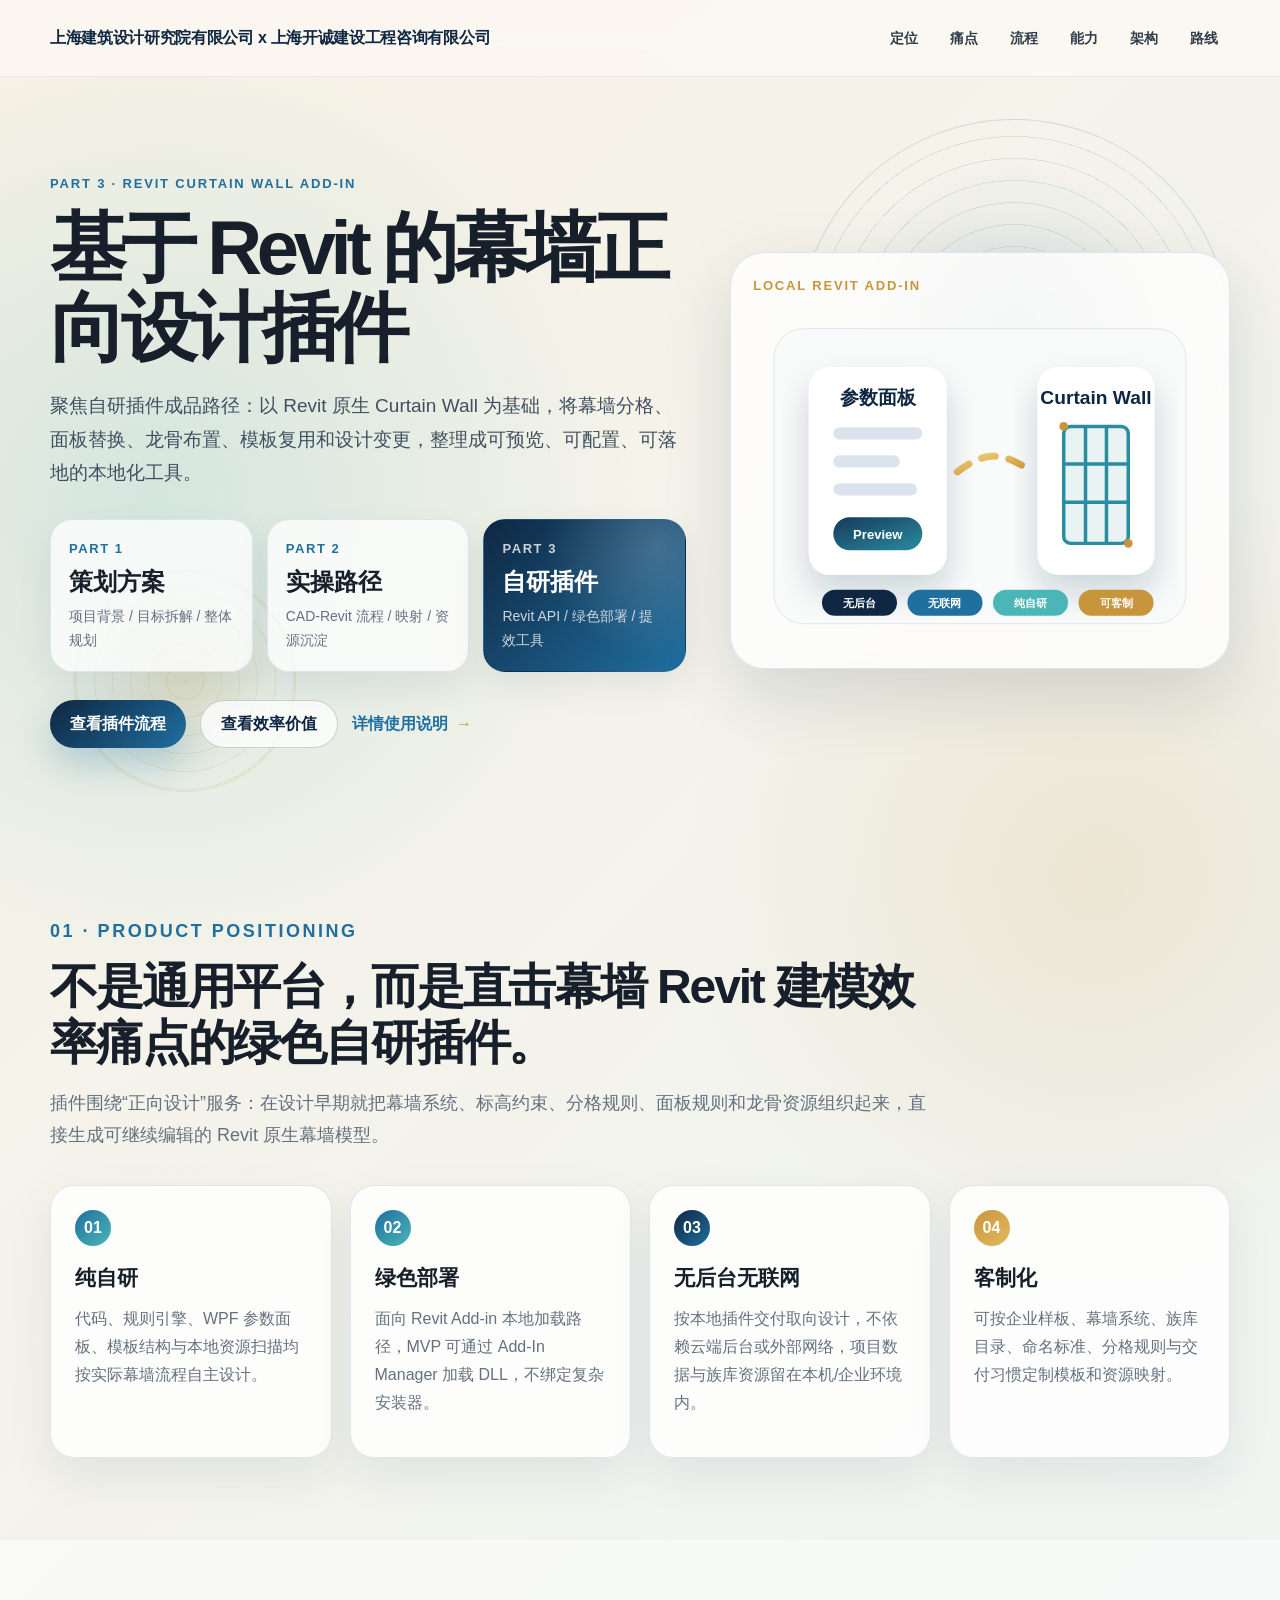
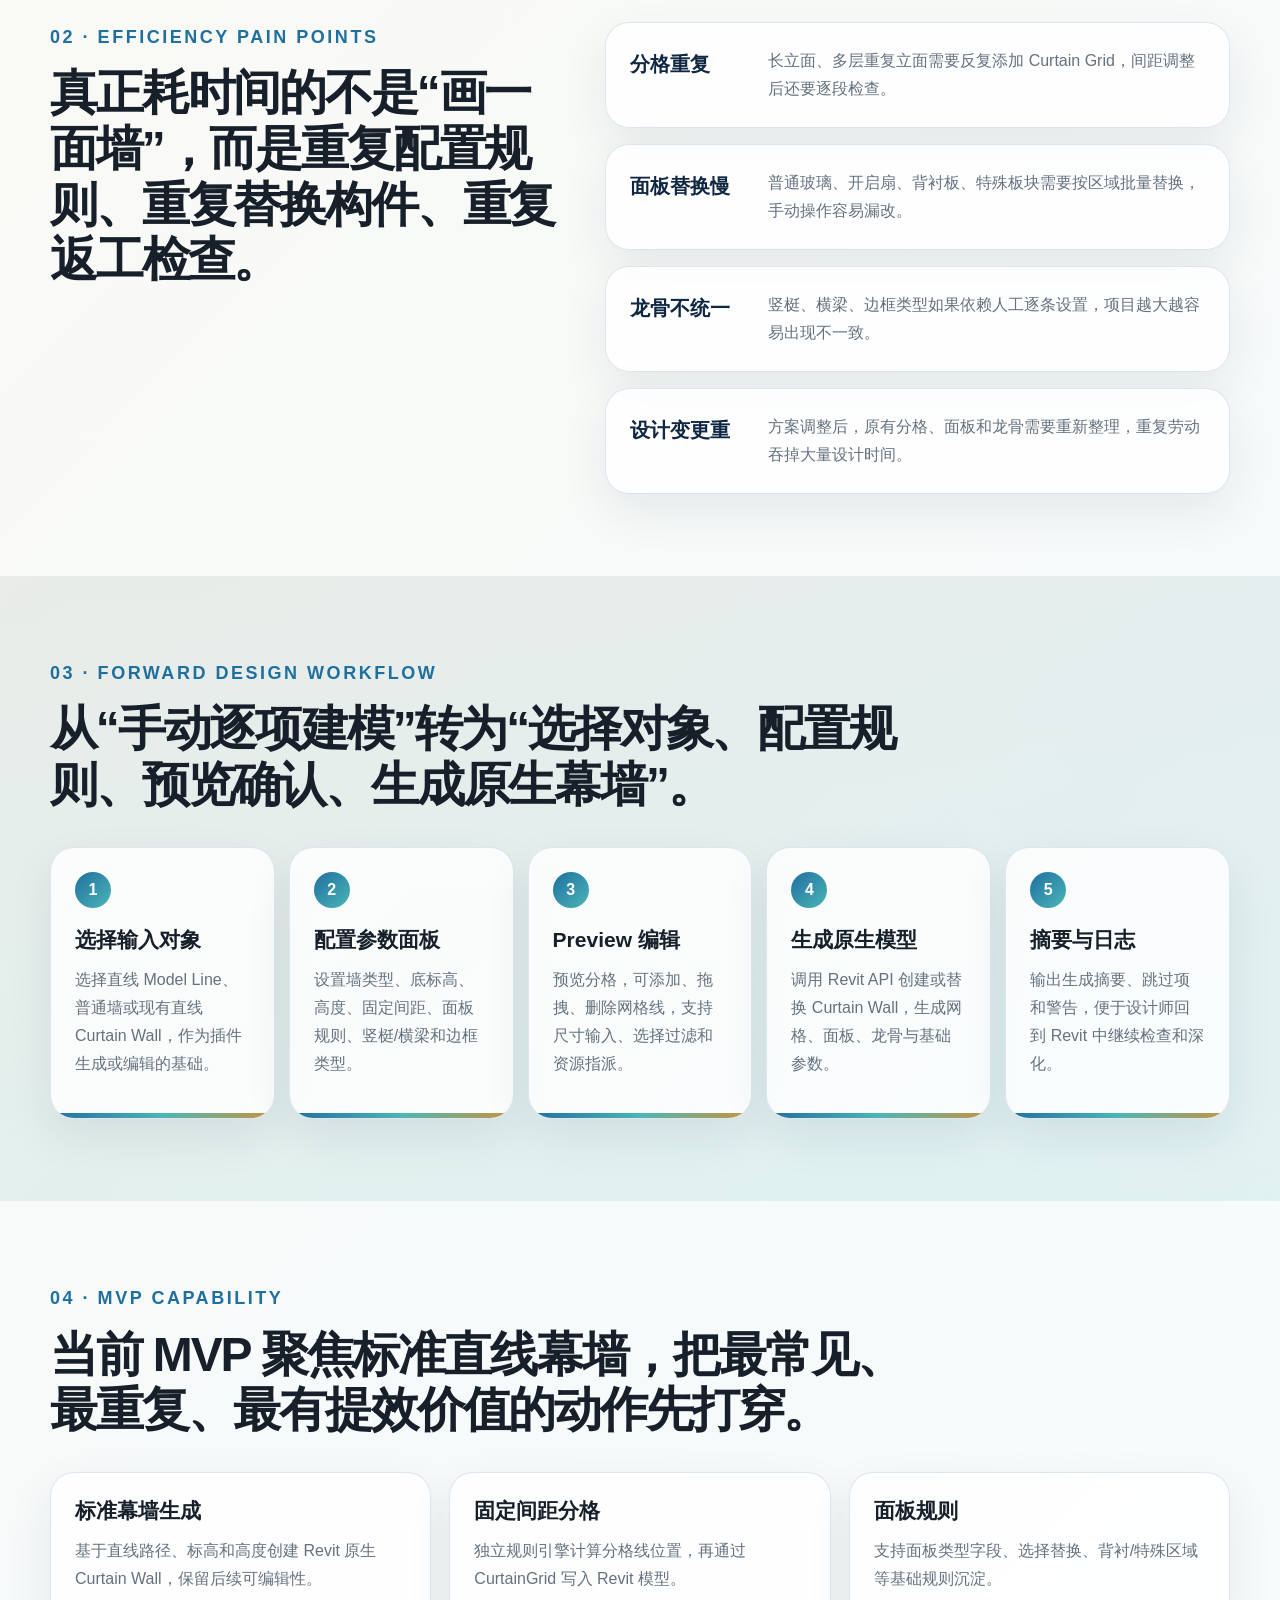
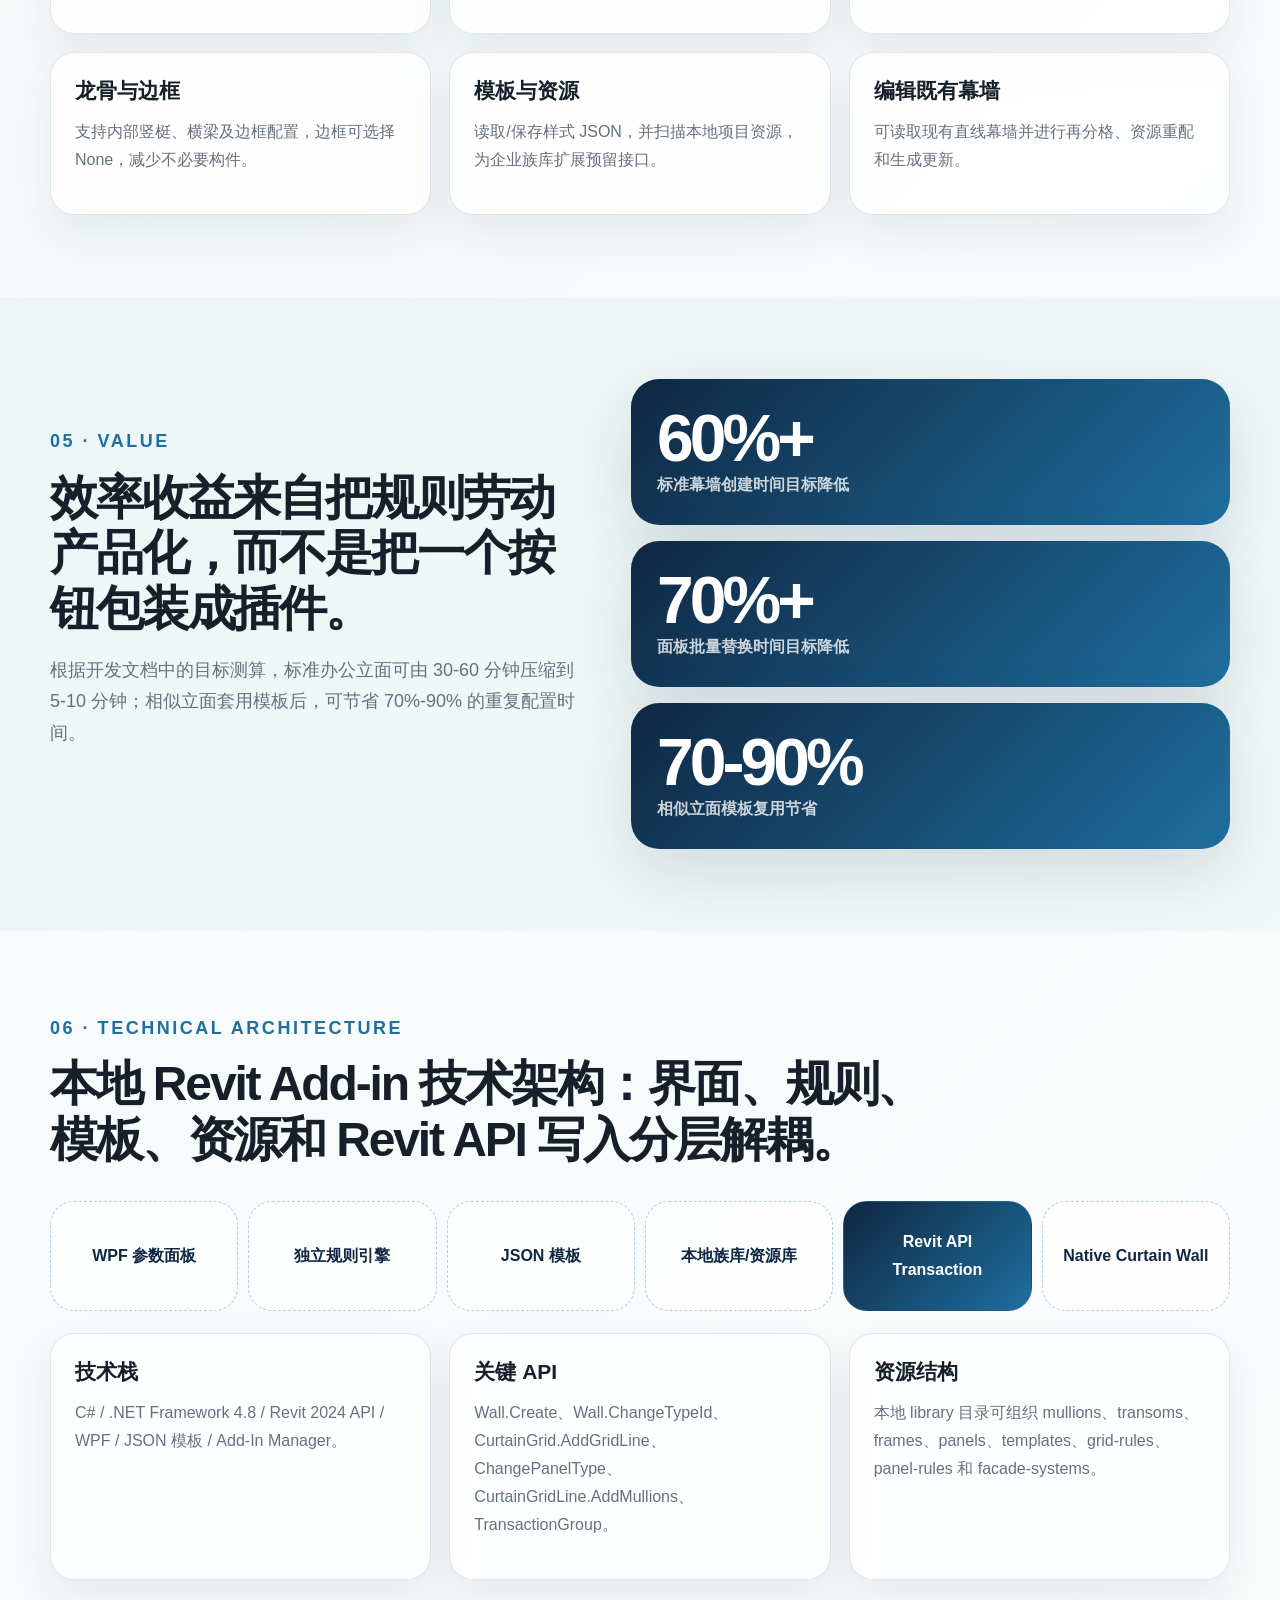
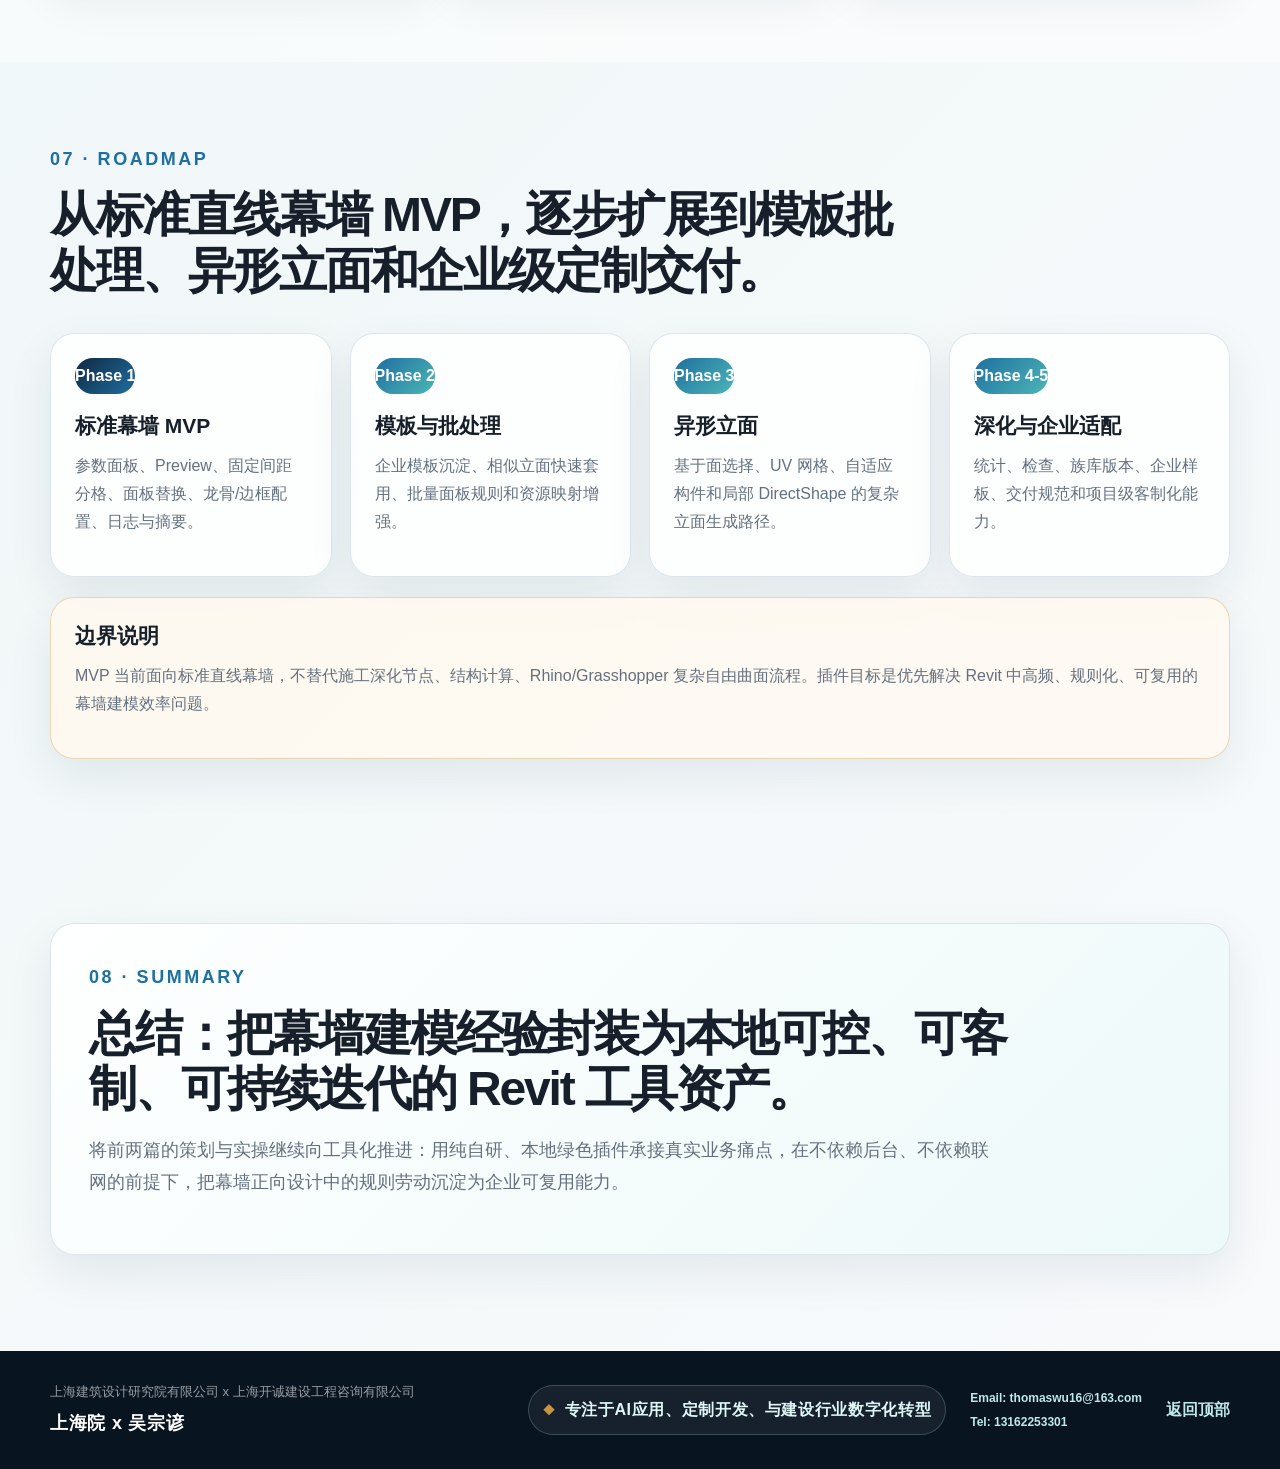
==== commit 3a840841: "Unify report typography and tighten part copy" ====
--- a/cwp3/index.html
+++ b/cwp3/index.html
@@ -29,7 +29,7 @@
         <div class="hero-copy reveal">
           <p class="eyebrow">Part 3 · Revit Curtain Wall Add-in</p>
           <h1>基于 Revit 的幕墙正向设计插件</h1>
-          <p class="hero-lead">本篇作为 Part 3，聚焦自研插件成品路径：以 Revit 原生 Curtain Wall 为基础，将幕墙分格、面板替换、龙骨布置、模板复用和设计变更，整理成可预览、可配置、可落地的本地化工具。</p>
+          <p class="hero-lead">聚焦自研插件成品路径：以 Revit 原生 Curtain Wall 为基础，将幕墙分格、面板替换、龙骨布置、模板复用和设计变更，整理成可预览、可配置、可落地的本地化工具。</p>
           <div class="part-switch reveal" aria-label="Part 1、Part 2 和 Part 3 跳转">
             <a class="part-card" href="../report-site/index.html"><span>Part 1</span><strong>策划方案</strong><em>项目背景 / 目标拆解 / 整体规划</em></a>
             <a class="part-card" href="../cwp2/index.html"><span>Part 2</span><strong>实操路径</strong><em>CAD-Revit 流程 / 映射 / 资源沉淀</em></a>
@@ -65,7 +65,7 @@
 
     <section id="roadmap" class="section roadmap-section"><div class="container"><div class="section-heading reveal"><p class="eyebrow">07 · Roadmap</p><h2>从标准直线幕墙 MVP，逐步扩展到模板批处理、异形立面和企业级定制交付。</h2></div><div class="roadmap"><article class="road-card done reveal"><span>Phase 1</span><h3>标准幕墙 MVP</h3><p>参数面板、Preview、固定间距分格、面板替换、龙骨/边框配置、日志与摘要。</p></article><article class="road-card reveal"><span>Phase 2</span><h3>模板与批处理</h3><p>企业模板沉淀、相似立面快速套用、批量面板规则和资源映射增强。</p></article><article class="road-card reveal"><span>Phase 3</span><h3>异形立面</h3><p>基于面选择、UV 网格、自适应构件和局部 DirectShape 的复杂立面生成路径。</p></article><article class="road-card reveal"><span>Phase 4-5</span><h3>深化与企业适配</h3><p>统计、检查、族库版本、企业样板、交付规范和项目级客制化能力。</p></article></div><div class="boundary reveal"><h3>边界说明</h3><p>MVP 当前面向标准直线幕墙，不替代施工深化节点、结构计算、Rhino/Grasshopper 复杂自由曲面流程。插件目标是优先解决 Revit 中高频、规则化、可复用的幕墙建模效率问题。</p></div></div></section>
 
-    <section id="summary" class="section summary-section"><div class="container summary-card reveal"><p class="eyebrow">08 · Summary</p><h2>总结：把幕墙建模经验封装为本地可控、可客制、可持续迭代的 Revit 工具资产。</h2><p>Part 3 将前两篇的策划与实操继续向工具化推进：用纯自研、本地绿色插件承接真实业务痛点，在不依赖后台、不依赖联网的前提下，把幕墙正向设计中的规则劳动沉淀为企业可复用能力。</p></div></section>
+    <section id="summary" class="section summary-section"><div class="container summary-card reveal"><p class="eyebrow">08 · Summary</p><h2>总结：把幕墙建模经验封装为本地可控、可客制、可持续迭代的 Revit 工具资产。</h2><p>将前两篇的策划与实操继续向工具化推进：用纯自研、本地绿色插件承接真实业务痛点，在不依赖后台、不依赖联网的前提下，把幕墙正向设计中的规则劳动沉淀为企业可复用能力。</p></div></section>
   </main>
 
   <footer class="site-footer unified-footer"><div class="footer-container"><div class="footer-brand"><span>上海建筑设计研究院有限公司 x 上海开诚建设工程咨询有限公司</span><strong>上海院 x 吴宗谚</strong></div><div class="footer-signature" aria-label="个人签名描述"><span class="signature-icon">◆</span><em>专注于AI应用、定制开发、与建设行业数字化转型</em></div><div class="footer-contact" aria-label="联系方式"><a href="mailto:thomaswu16@163.com">Email: thomaswu16@163.com</a><a href="tel:13162253301">Tel: 13162253301</a></div><div class="footer-links"><a href="#top">返回顶部</a></div></div></footer>
--- a/cwp3/styles.css
+++ b/cwp3/styles.css
@@ -1,3 +1,9 @@
-:root{--ink:#17202a;--muted:#65717f;--line:#dbe3ec;--paper:#fbf8f1;--panel:#fff;--navy:#0f2742;--blue:#1f6f9f;--aqua:#4bb6b7;--gold:#c7953c;--shadow:0 24px 70px rgba(15,39,66,.14);--radius:24px}*{box-sizing:border-box}html{scroll-behavior:smooth}body{margin:0;font-family:"Segoe UI","Microsoft YaHei",sans-serif;line-height:1.75;color:var(--ink);background:radial-gradient(circle at 12% 8%,rgba(75,182,183,.2),transparent 30rem),radial-gradient(circle at 86% 14%,rgba(199,149,60,.15),transparent 26rem),linear-gradient(135deg,#f8f1e4 0%,#edf6f6 48%,#f8fafc 100%)}body.nav-open{overflow:hidden}a{color:inherit;text-decoration:none}svg{max-width:100%}p{color:var(--muted)}.container{width:min(1180px,calc(100% - 40px));margin:0 auto}.hero{position:relative;overflow:clip;padding:96px 0 86px}.hero:before,.hero:after{position:absolute;content:"";border-radius:999px;pointer-events:none}.hero:before{width:430px;height:430px;right:max(24px,calc((100vw - 1180px)/2));top:42px;border:1px solid rgba(31,111,159,.18);background:radial-gradient(circle at center,rgba(31,111,159,.12),transparent 58%),repeating-radial-gradient(circle at center,rgba(31,111,159,.13) 0 1px,transparent 1px 22px)}.hero:after{width:220px;height:220px;left:max(28px,calc((100vw - 1180px)/2 + 24px));bottom:42px;border:1px solid rgba(199,149,60,.22);background:radial-gradient(circle at center,rgba(199,149,60,.16),transparent 62%),repeating-radial-gradient(circle at center,rgba(199,149,60,.16) 0 1px,transparent 1px 18px)}.hero-grid{position:relative;z-index:1;display:grid;grid-template-columns:minmax(0,1.12fr) minmax(320px,.88fr);gap:44px;align-items:center}.eyebrow{margin:0 0 12px;color:var(--blue);font-size:13px;font-weight:900;letter-spacing:.14em;text-transform:uppercase}h1,h2,h3,p{margin-top:0}h1{margin-bottom:22px;max-width:820px;font-size:clamp(42px,6vw,76px);line-height:1.05;letter-spacing:-.07em}h2{margin-bottom:18px;font-size:clamp(30px,4vw,48px);line-height:1.16;letter-spacing:-.045em}h3{margin-bottom:12px;font-size:21px;line-height:1.35}.hero-lead{max-width:720px;color:#405060;font-size:19px}.part-switch{display:grid;grid-template-columns:repeat(3,minmax(0,1fr));gap:14px;margin:30px 0 4px}.part-card{display:flex;min-height:132px;flex-direction:column;justify-content:center;gap:7px;padding:18px;border:1px solid rgba(219,227,236,.92);border-radius:22px;color:var(--ink);background:rgba(255,255,255,.74);box-shadow:0 14px 34px rgba(15,39,66,.08);transition:transform .2s ease,box-shadow .2s ease,border-color .2s ease}.part-card:hover{transform:translateY(-3px);border-color:rgba(31,111,159,.34);box-shadow:0 22px 52px rgba(15,39,66,.16)}.part-card span{color:var(--blue);font-size:13px;font-weight:900;letter-spacing:.12em;text-transform:uppercase}.part-card strong{font-size:24px;line-height:1.2}.part-card em{color:var(--muted);font-size:14px;font-style:normal}.part-card.is-current{color:white;border-color:transparent;background:radial-gradient(circle at 86% 18%,rgba(255,255,255,.18),transparent 7rem),linear-gradient(135deg,var(--navy),var(--blue))}.part-card.is-current span,.part-card.is-current em{color:rgba(255,255,255,.78)}.hero-actions{display:flex;flex-wrap:wrap;gap:14px;margin-top:28px}.btn{display:inline-flex;align-items:center;justify-content:center;min-height:48px;padding:0 20px;border-radius:999px;font-weight:900}.btn.primary{color:white;background:linear-gradient(135deg,var(--navy),var(--blue));box-shadow:0 16px 36px rgba(31,111,159,.28)}.btn.secondary{border:1px solid rgba(15,39,66,.2);color:var(--navy);background:rgba(255,255,255,.76)}.hero-panel{position:relative;border:1px solid rgba(219,227,236,.94);border-radius:34px;padding:22px;background:rgba(255,255,255,.74);box-shadow:var(--shadow);backdrop-filter:blur(16px)}.panel-kicker{color:var(--gold);font-size:13px;font-weight:900;letter-spacing:.14em;text-transform:uppercase}.plugin-visual{display:block;width:100%;margin-top:8px}.section{padding:82px 0}.section.alt{background:rgba(255,255,255,.54)}.section-heading{max-width:880px;margin-bottom:34px}.section-heading p{font-size:18px}.principle-grid,.capability-grid,.tech-notes,.roadmap{display:grid;grid-template-columns:repeat(4,minmax(0,1fr));gap:18px}.principle-card,.cap-card,.tech-note,.road-card,.pain-item,.flow-step,.summary-card,.boundary{border:1px solid rgba(219,227,236,.9);border-radius:var(--radius);background:rgba(255,255,255,.82);box-shadow:0 18px 46px rgba(15,39,66,.08)}.principle-card,.cap-card,.tech-note,.road-card,.pain-item,.flow-step{padding:24px}.principle-card span,.flow-step span,.road-card span{display:inline-flex;align-items:center;justify-content:center;min-width:36px;height:36px;margin-bottom:18px;border-radius:999px;color:white;background:linear-gradient(135deg,var(--blue),var(--aqua));font-weight:900}.principle-card:nth-child(3) span,.road-card.done span{background:linear-gradient(135deg,var(--navy),var(--blue))}.principle-card:nth-child(4) span{background:linear-gradient(135deg,var(--gold),#e4ba60)}.pain-layout{display:grid;grid-template-columns:minmax(0,.9fr) minmax(320px,1.1fr);gap:44px;align-items:start}.pain-stack{display:grid;gap:16px}.pain-item{display:grid;grid-template-columns:120px 1fr;gap:18px;align-items:start}.pain-item strong{color:var(--navy);font-size:20px}.pain-item p{margin-bottom:0}.workflow-section{background:linear-gradient(180deg,rgba(15,39,66,.04),rgba(75,182,183,.08))}.flowline{display:grid;grid-template-columns:repeat(5,minmax(0,1fr));gap:14px}.flow-step{position:relative;overflow:hidden}.flow-step:after{position:absolute;inset:auto 0 0;height:5px;content:"";background:linear-gradient(90deg,var(--blue),var(--aqua),var(--gold))}.capability-grid{grid-template-columns:repeat(3,minmax(0,1fr))}.value-grid{display:grid;grid-template-columns:minmax(0,.9fr) minmax(320px,1fr);gap:42px;align-items:center}.metric-board{display:grid;gap:16px}.metric-board div{padding:26px;border-radius:28px;color:white;background:linear-gradient(135deg,var(--navy),var(--blue));box-shadow:var(--shadow)}.metric-board strong{display:block;font-size:clamp(38px,6vw,66px);line-height:1;letter-spacing:-.06em}.metric-board span{color:rgba(255,255,255,.78);font-weight:800}.architecture-map{display:grid;grid-template-columns:repeat(6,minmax(0,1fr));gap:10px;margin-bottom:22px}.arch-node{display:grid;min-height:110px;place-items:center;padding:16px;border:1px dashed rgba(31,111,159,.34);border-radius:24px;color:var(--navy);background:rgba(255,255,255,.72);font-weight:900;text-align:center}.arch-node.highlight{color:white;border-style:solid;background:linear-gradient(135deg,var(--navy),var(--blue))}.tech-notes{grid-template-columns:repeat(3,minmax(0,1fr))}.roadmap{grid-template-columns:repeat(4,minmax(0,1fr))}.boundary{margin-top:20px;padding:24px;border-color:rgba(199,149,60,.35);background:rgba(255,250,240,.84)}.summary-section{padding-bottom:96px}.summary-card{padding:38px;background:linear-gradient(135deg,rgba(255,255,255,.88),rgba(236,248,248,.88))}.summary-card h2{max-width:980px}.summary-card p{max-width:900px;font-size:18px}.reveal{opacity:0;transform:translateY(18px);transition:opacity .7s ease,transform .7s ease}.reveal.is-visible{opacity:1;transform:translateY(0)}@media (max-width:1100px){.principle-grid,.capability-grid,.roadmap,.flowline{grid-template-columns:repeat(2,minmax(0,1fr))}.architecture-map{grid-template-columns:repeat(3,minmax(0,1fr))}}@media (max-width:980px){.hero-grid,.pain-layout,.value-grid{grid-template-columns:1fr}.hero-panel{max-width:620px}.part-switch{grid-template-columns:1fr}}@media (max-width:768px){.hero{padding:58px 0 52px}.section{padding:56px 0}.container{width:min(100% - 32px,1180px)}h1{font-size:clamp(36px,12vw,54px)}h2{font-size:clamp(28px,9vw,40px)}.hero-lead,.section-heading p{font-size:16px}.principle-grid,.capability-grid,.tech-notes,.roadmap,.flowline,.architecture-map{grid-template-columns:1fr}.pain-item{grid-template-columns:1fr;gap:8px}.part-card{min-height:112px}.hero-actions .btn{width:100%}}@media (prefers-reduced-motion:reduce){html{scroll-behavior:auto}.reveal{opacity:1;transform:none;transition:none}.part-card{transition:none}}
+:root{--ink:#17202a;--muted:#65717f;--line:#dbe3ec;--paper:#fbf8f1;--panel:#fff;--navy:#0f2742;--blue:#1f6f9f;--aqua:#4bb6b7;--gold:#c7953c;--shadow:0 24px 70px rgba(15,39,66,.14);--radius:24px}*{box-sizing:border-box}html{scroll-behavior:smooth}body{margin:0;font-family:"Microsoft YaHei","PingFang SC","Segoe UI",sans-serif;line-height:1.75;color:var(--ink);background:radial-gradient(circle at 12% 8%,rgba(75,182,183,.2),transparent 30rem),radial-gradient(circle at 86% 14%,rgba(199,149,60,.15),transparent 26rem),linear-gradient(135deg,#f8f1e4 0%,#edf6f6 48%,#f8fafc 100%)}body.nav-open{overflow:hidden}a{color:inherit;text-decoration:none}svg{max-width:100%}p{color:var(--muted)}.container{width:min(1180px,calc(100% - 40px));margin:0 auto}.hero{position:relative;overflow:clip;padding:96px 0 86px}.hero:before,.hero:after{position:absolute;content:"";border-radius:999px;pointer-events:none}.hero:before{width:430px;height:430px;right:max(24px,calc((100vw - 1180px)/2));top:42px;border:1px solid rgba(31,111,159,.18);background:radial-gradient(circle at center,rgba(31,111,159,.12),transparent 58%),repeating-radial-gradient(circle at center,rgba(31,111,159,.13) 0 1px,transparent 1px 22px)}.hero:after{width:220px;height:220px;left:max(28px,calc((100vw - 1180px)/2 + 24px));bottom:42px;border:1px solid rgba(199,149,60,.22);background:radial-gradient(circle at center,rgba(199,149,60,.16),transparent 62%),repeating-radial-gradient(circle at center,rgba(199,149,60,.16) 0 1px,transparent 1px 18px)}.hero-grid{position:relative;z-index:1;display:grid;grid-template-columns:minmax(0,1.12fr) minmax(320px,.88fr);gap:44px;align-items:center}.eyebrow{margin:0 0 12px;color:var(--blue);font-size:13px;font-weight:900;letter-spacing:.14em;text-transform:uppercase}h1,h2,h3,p{margin-top:0}h1{margin-bottom:22px;max-width:820px;font-size:clamp(42px,6vw,76px);line-height:1.05;letter-spacing:-.07em}h2{margin-bottom:18px;font-size:clamp(30px,4vw,48px);line-height:1.16;letter-spacing:-.045em}h3{margin-bottom:12px;font-size:21px;line-height:1.35}.hero-lead{max-width:720px;color:#405060;font-size:19px}.part-switch{display:grid;grid-template-columns:repeat(3,minmax(0,1fr));gap:14px;margin:30px 0 4px}.part-card{display:flex;min-height:132px;flex-direction:column;justify-content:center;gap:7px;padding:18px;border:1px solid rgba(219,227,236,.92);border-radius:22px;color:var(--ink);background:rgba(255,255,255,.74);box-shadow:0 14px 34px rgba(15,39,66,.08);transition:transform .2s ease,box-shadow .2s ease,border-color .2s ease}.part-card:hover{transform:translateY(-3px);border-color:rgba(31,111,159,.34);box-shadow:0 22px 52px rgba(15,39,66,.16)}.part-card span{color:var(--blue);font-size:13px;font-weight:900;letter-spacing:.12em;text-transform:uppercase}.part-card strong{font-size:24px;line-height:1.2}.part-card em{color:var(--muted);font-size:14px;font-style:normal}.part-card.is-current{color:white;border-color:transparent;background:radial-gradient(circle at 86% 18%,rgba(255,255,255,.18),transparent 7rem),linear-gradient(135deg,var(--navy),var(--blue))}.part-card.is-current span,.part-card.is-current em{color:rgba(255,255,255,.78)}.hero-actions{display:flex;flex-wrap:wrap;gap:14px;margin-top:28px}.btn{display:inline-flex;align-items:center;justify-content:center;min-height:48px;padding:0 20px;border-radius:999px;font-weight:900}.btn.primary{color:white;background:linear-gradient(135deg,var(--navy),var(--blue));box-shadow:0 16px 36px rgba(31,111,159,.28)}.btn.secondary{border:1px solid rgba(15,39,66,.2);color:var(--navy);background:rgba(255,255,255,.76)}.hero-panel{position:relative;border:1px solid rgba(219,227,236,.94);border-radius:34px;padding:22px;background:rgba(255,255,255,.74);box-shadow:var(--shadow);backdrop-filter:blur(16px)}.panel-kicker{color:var(--gold);font-size:13px;font-weight:900;letter-spacing:.14em;text-transform:uppercase}.plugin-visual{display:block;width:100%;margin-top:8px}.section{padding:82px 0}.section.alt{background:rgba(255,255,255,.54)}.section-heading{max-width:880px;margin-bottom:34px}.section-heading p{font-size:18px}.principle-grid,.capability-grid,.tech-notes,.roadmap{display:grid;grid-template-columns:repeat(4,minmax(0,1fr));gap:18px}.principle-card,.cap-card,.tech-note,.road-card,.pain-item,.flow-step,.summary-card,.boundary{border:1px solid rgba(219,227,236,.9);border-radius:var(--radius);background:rgba(255,255,255,.82);box-shadow:0 18px 46px rgba(15,39,66,.08)}.principle-card,.cap-card,.tech-note,.road-card,.pain-item,.flow-step{padding:24px}.principle-card span,.flow-step span,.road-card span{display:inline-flex;align-items:center;justify-content:center;min-width:36px;height:36px;margin-bottom:18px;border-radius:999px;color:white;background:linear-gradient(135deg,var(--blue),var(--aqua));font-weight:900}.principle-card:nth-child(3) span,.road-card.done span{background:linear-gradient(135deg,var(--navy),var(--blue))}.principle-card:nth-child(4) span{background:linear-gradient(135deg,var(--gold),#e4ba60)}.pain-layout{display:grid;grid-template-columns:minmax(0,.9fr) minmax(320px,1.1fr);gap:44px;align-items:start}.pain-stack{display:grid;gap:16px}.pain-item{display:grid;grid-template-columns:120px 1fr;gap:18px;align-items:start}.pain-item strong{color:var(--navy);font-size:20px}.pain-item p{margin-bottom:0}.workflow-section{background:linear-gradient(180deg,rgba(15,39,66,.04),rgba(75,182,183,.08))}.flowline{display:grid;grid-template-columns:repeat(5,minmax(0,1fr));gap:14px}.flow-step{position:relative;overflow:hidden}.flow-step:after{position:absolute;inset:auto 0 0;height:5px;content:"";background:linear-gradient(90deg,var(--blue),var(--aqua),var(--gold))}.capability-grid{grid-template-columns:repeat(3,minmax(0,1fr))}.value-grid{display:grid;grid-template-columns:minmax(0,.9fr) minmax(320px,1fr);gap:42px;align-items:center}.metric-board{display:grid;gap:16px}.metric-board div{padding:26px;border-radius:28px;color:white;background:linear-gradient(135deg,var(--navy),var(--blue));box-shadow:var(--shadow)}.metric-board strong{display:block;font-size:clamp(38px,6vw,66px);line-height:1;letter-spacing:-.06em}.metric-board span{color:rgba(255,255,255,.78);font-weight:800}.architecture-map{display:grid;grid-template-columns:repeat(6,minmax(0,1fr));gap:10px;margin-bottom:22px}.arch-node{display:grid;min-height:110px;place-items:center;padding:16px;border:1px dashed rgba(31,111,159,.34);border-radius:24px;color:var(--navy);background:rgba(255,255,255,.72);font-weight:900;text-align:center}.arch-node.highlight{color:white;border-style:solid;background:linear-gradient(135deg,var(--navy),var(--blue))}.tech-notes{grid-template-columns:repeat(3,minmax(0,1fr))}.roadmap{grid-template-columns:repeat(4,minmax(0,1fr))}.boundary{margin-top:20px;padding:24px;border-color:rgba(199,149,60,.35);background:rgba(255,250,240,.84)}.summary-section{padding-bottom:96px}.summary-card{padding:38px;background:linear-gradient(135deg,rgba(255,255,255,.88),rgba(236,248,248,.88))}.summary-card h2{max-width:980px}.summary-card p{max-width:900px;font-size:18px}.reveal{opacity:0;transform:translateY(18px);transition:opacity .7s ease,transform .7s ease}.reveal.is-visible{opacity:1;transform:translateY(0)}@media (max-width:1100px){.principle-grid,.capability-grid,.roadmap,.flowline{grid-template-columns:repeat(2,minmax(0,1fr))}.architecture-map{grid-template-columns:repeat(3,minmax(0,1fr))}}@media (max-width:980px){.hero-grid,.pain-layout,.value-grid{grid-template-columns:1fr}.hero-panel{max-width:620px}.part-switch{grid-template-columns:1fr}}@media (max-width:768px){.hero{padding:58px 0 52px}.section{padding:56px 0}.container{width:min(100% - 32px,1180px)}h1{font-size:clamp(36px,12vw,54px)}h2{font-size:clamp(28px,9vw,40px)}.hero-lead,.section-heading p{font-size:16px}.principle-grid,.capability-grid,.tech-notes,.roadmap,.flowline,.architecture-map{grid-template-columns:1fr}.pain-item{grid-template-columns:1fr;gap:8px}.part-card{min-height:112px}.hero-actions .btn{width:100%}}@media (prefers-reduced-motion:reduce){html{scroll-behavior:auto}.reveal{opacity:1;transform:none;transition:none}.part-card{transition:none}}
 
 .detail-link{display:inline-flex;align-items:center;min-height:48px;color:var(--blue);font-weight:900;text-decoration:none}.detail-link:after{content:"→";margin-left:8px;color:var(--gold)}.guide-page .guide-hero{position:relative;overflow:clip;padding:96px 0 72px}.guide-page .guide-hero:before{position:absolute;content:"";width:420px;height:420px;right:max(24px,calc((100vw - 1180px)/2));top:40px;border-radius:999px;border:1px solid rgba(31,111,159,.16);background:radial-gradient(circle at center,rgba(31,111,159,.12),transparent 58%),repeating-radial-gradient(circle at center,rgba(31,111,159,.13) 0 1px,transparent 1px 22px)}.guide-hero-grid{position:relative;z-index:1;display:grid;grid-template-columns:minmax(0,1fr) minmax(300px,.42fr);gap:42px;align-items:center}.guide-actions{display:flex;flex-wrap:wrap;gap:14px;margin-top:28px}.guide-note{padding:28px;border:1px solid rgba(219,227,236,.94);border-radius:30px;background:rgba(255,255,255,.78);box-shadow:var(--shadow)}.guide-note span{display:block;margin-bottom:10px;color:var(--gold);font-size:13px;font-weight:900;letter-spacing:.12em;text-transform:uppercase}.guide-note strong{display:block;margin-bottom:12px;color:var(--navy);font-size:24px;line-height:1.25}.guide-layout{display:grid;grid-template-columns:minmax(240px,.36fr) minmax(0,1fr);gap:36px;align-items:start}.guide-index{position:sticky;top:104px}.guide-index span{display:inline-flex;align-items:center;justify-content:center;width:42px;height:42px;margin-bottom:18px;border-radius:999px;color:#fff;background:linear-gradient(135deg,var(--navy),var(--blue));font-weight:900}.guide-card{padding:24px;border:1px solid rgba(219,227,236,.9);border-radius:var(--radius);background:rgba(255,255,255,.84);box-shadow:0 18px 46px rgba(15,39,66,.08)}.guide-card ul{margin:12px 0 0;padding-left:20px;color:var(--muted)}.guide-card li+li{margin-top:8px}.guide-card code{padding:.08em .34em;border-radius:7px;color:var(--navy);background:rgba(31,111,159,.08);font-family:Consolas,"Courier New",monospace}.guide-card pre{overflow:auto;margin:14px 0 18px;padding:18px;border-radius:18px;color:#eaf6f6;background:#091421;line-height:1.55}.guide-card pre code{padding:0;color:inherit;background:transparent}.guide-grid{display:grid;grid-template-columns:repeat(2,minmax(0,1fr));gap:18px}.guide-grid.three{grid-template-columns:repeat(3,minmax(0,1fr))}.chip-list{display:flex;flex-wrap:wrap;gap:10px;margin-bottom:22px}.chip-list span{padding:8px 12px;border-radius:999px;color:var(--navy);background:rgba(31,111,159,.09);font-weight:800}.button-map,.result-grid{display:grid;grid-template-columns:repeat(3,minmax(0,1fr));gap:14px}.button-map div,.result-grid div{padding:16px;border-radius:18px;background:rgba(236,248,248,.75)}.button-map strong,.result-grid strong{display:block;color:var(--navy);font-size:18px}.button-map p,.result-grid p{margin-bottom:0}.faq-list{display:grid;gap:16px}@media (max-width:980px){.guide-hero-grid,.guide-layout{grid-template-columns:1fr}.guide-index{position:static}.guide-grid,.guide-grid.three,.button-map,.result-grid{grid-template-columns:1fr}.guide-actions .btn,.guide-actions .detail-link{width:100%;justify-content:center}}
+
+/* guide responsive refinement */
+.guide-page .container{width:min(1180px,calc(100% - 40px))}.guide-page h1{max-width:860px}.guide-page .hero-lead{max-width:760px}.guide-page .guide-card{min-width:0}.guide-page .guide-card p{line-height:1.75}.guide-page .guide-card pre{max-width:100%;white-space:pre;word-break:normal}.guide-page .guide-card pre code{white-space:pre}.guide-page .footer-links{gap:14px}
+@media (min-width:769px) and (max-width:1180px){.guide-page .container{width:min(100% - 48px,1040px)}.guide-page .guide-hero{padding:76px 0 62px}.guide-page .guide-hero-grid{grid-template-columns:minmax(0,1fr) minmax(260px,.44fr);gap:28px}.guide-page h1{font-size:clamp(40px,6vw,64px)}.guide-page h2{font-size:clamp(28px,4.4vw,42px)}.guide-page .hero-lead{font-size:18px}.guide-page .guide-layout{grid-template-columns:minmax(210px,.34fr) minmax(0,1fr);gap:24px}.guide-page .guide-grid.three{grid-template-columns:repeat(2,minmax(0,1fr))}.guide-page .button-map,.guide-page .result-grid{grid-template-columns:repeat(2,minmax(0,1fr))}.guide-page .guide-card{padding:22px}.guide-page .guide-note{padding:24px}.guide-page .section{padding:68px 0}}
+@media (max-width:768px){.guide-page .container{width:min(100% - 28px,1180px)}.guide-page .guide-hero{padding:48px 0 44px}.guide-page .guide-hero:before{width:260px;height:260px;right:-82px;top:28px}.guide-page h1{font-size:clamp(34px,11vw,48px);letter-spacing:-.055em}.guide-page h2{font-size:clamp(25px,8.2vw,34px);letter-spacing:-.035em}.guide-page h3{font-size:19px}.guide-page .eyebrow{font-size:12px;letter-spacing:.1em}.guide-page .hero-lead{font-size:16px;line-height:1.75}.guide-page .guide-note{padding:20px;border-radius:24px}.guide-page .guide-note strong{font-size:21px}.guide-page .section{padding:48px 0}.guide-page .section-heading{margin-bottom:22px}.guide-page .guide-layout{gap:18px}.guide-page .guide-index span{width:36px;height:36px;margin-bottom:12px}.guide-page .guide-index p{font-size:15px}.guide-page .guide-card{padding:18px;border-radius:20px}.guide-page .guide-card ul{padding-left:18px}.guide-page .guide-card pre{margin:12px -2px 16px;padding:14px;border-radius:14px;font-size:12px;line-height:1.5}.guide-page .chip-list{gap:8px}.guide-page .chip-list span{padding:7px 10px;font-size:13px}.guide-page .button-map div,.guide-page .result-grid div{padding:14px}.guide-page .summary-card{padding:24px}.guide-page .summary-card p{font-size:16px}.guide-page .footer-links{width:100%;justify-content:flex-start}}
+@media (max-width:420px){.guide-page .container{width:min(100% - 22px,1180px)}.guide-page .guide-hero{padding:40px 0 36px}.guide-page h1{font-size:32px}.guide-page .hero-lead{font-size:15px}.guide-page .guide-actions{gap:10px}.guide-page .btn{min-height:44px;padding:0 14px;font-size:14px}.guide-page .guide-card{padding:16px}.guide-page .guide-card pre{font-size:11px}.guide-page .footer-links a{font-size:13px}}
--- a/shared-site.css
+++ b/shared-site.css
@@ -1,4 +1,8 @@
 /* Shared site chrome for report pages */
+body {
+  font-family: "Microsoft YaHei", "PingFang SC", "Segoe UI", sans-serif;
+}
+
 :root {
   --site-ink: #17202a;
   --site-muted: #65717f;
